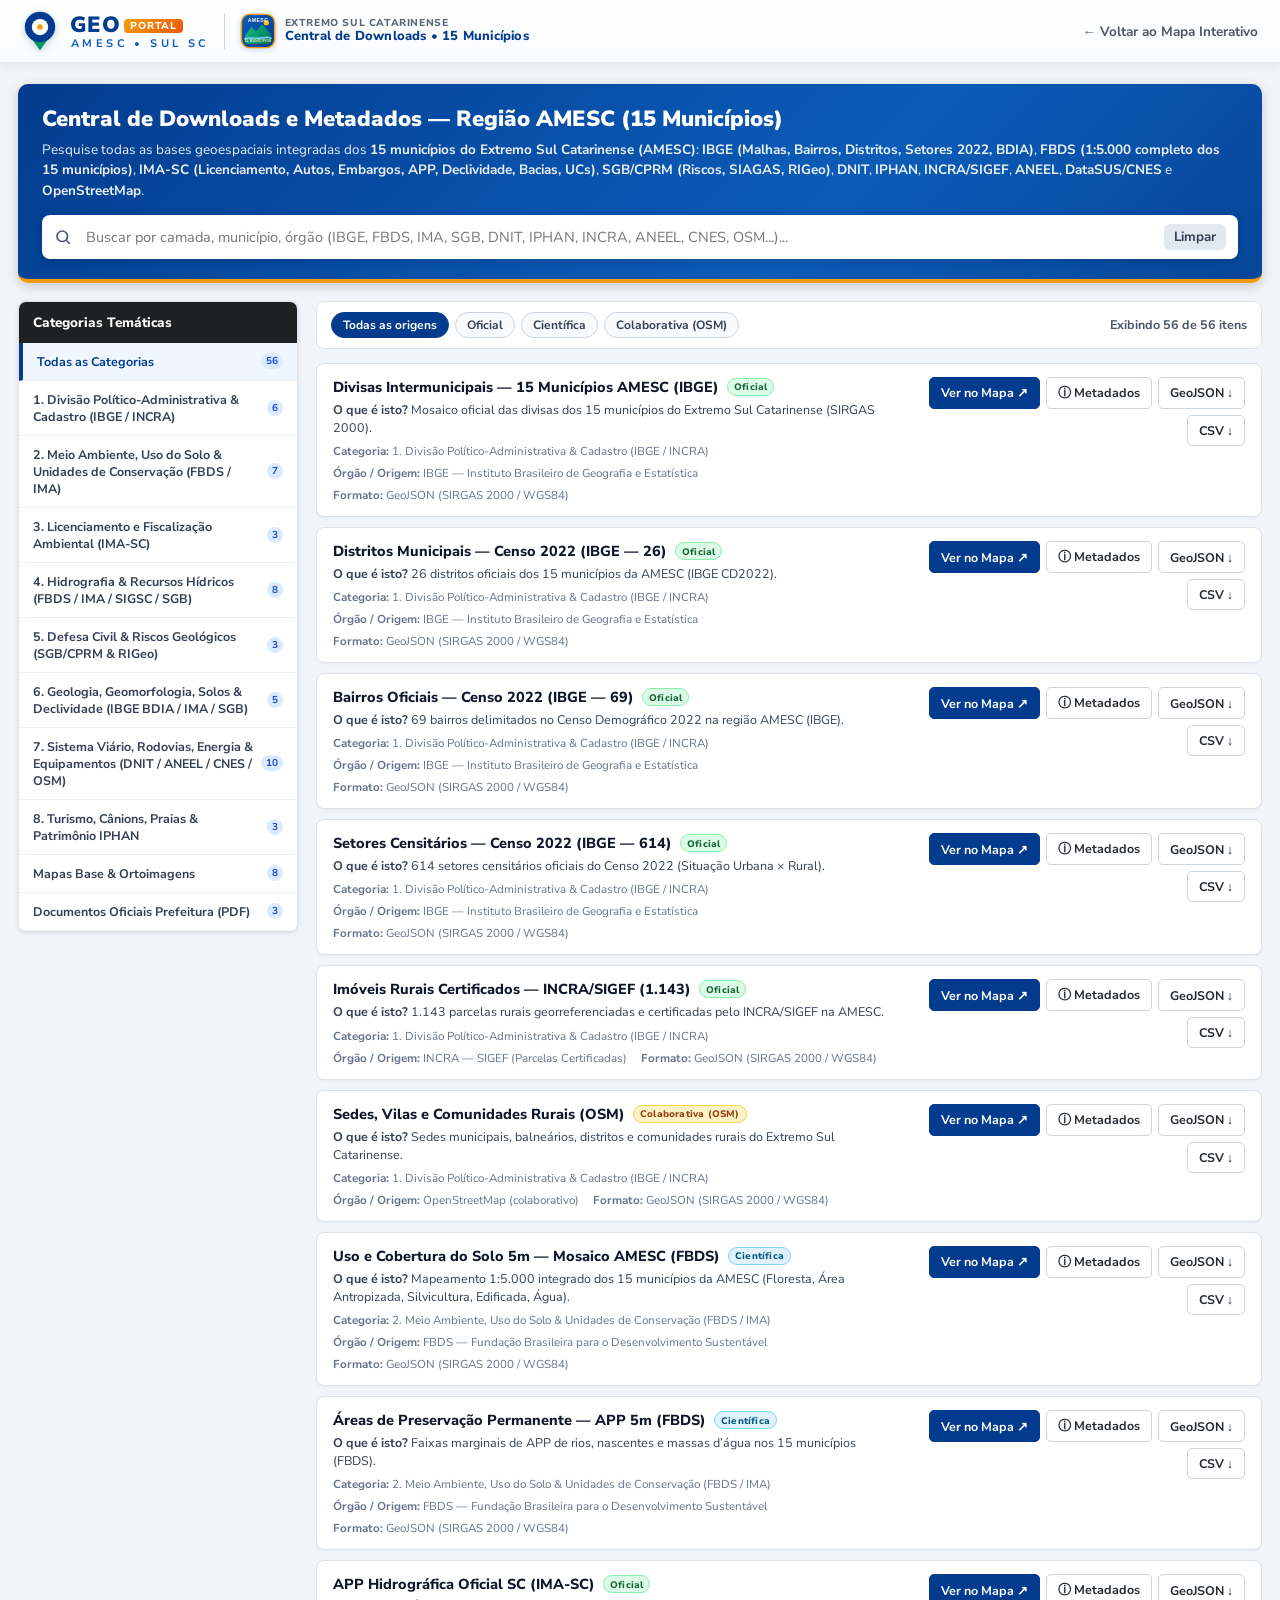
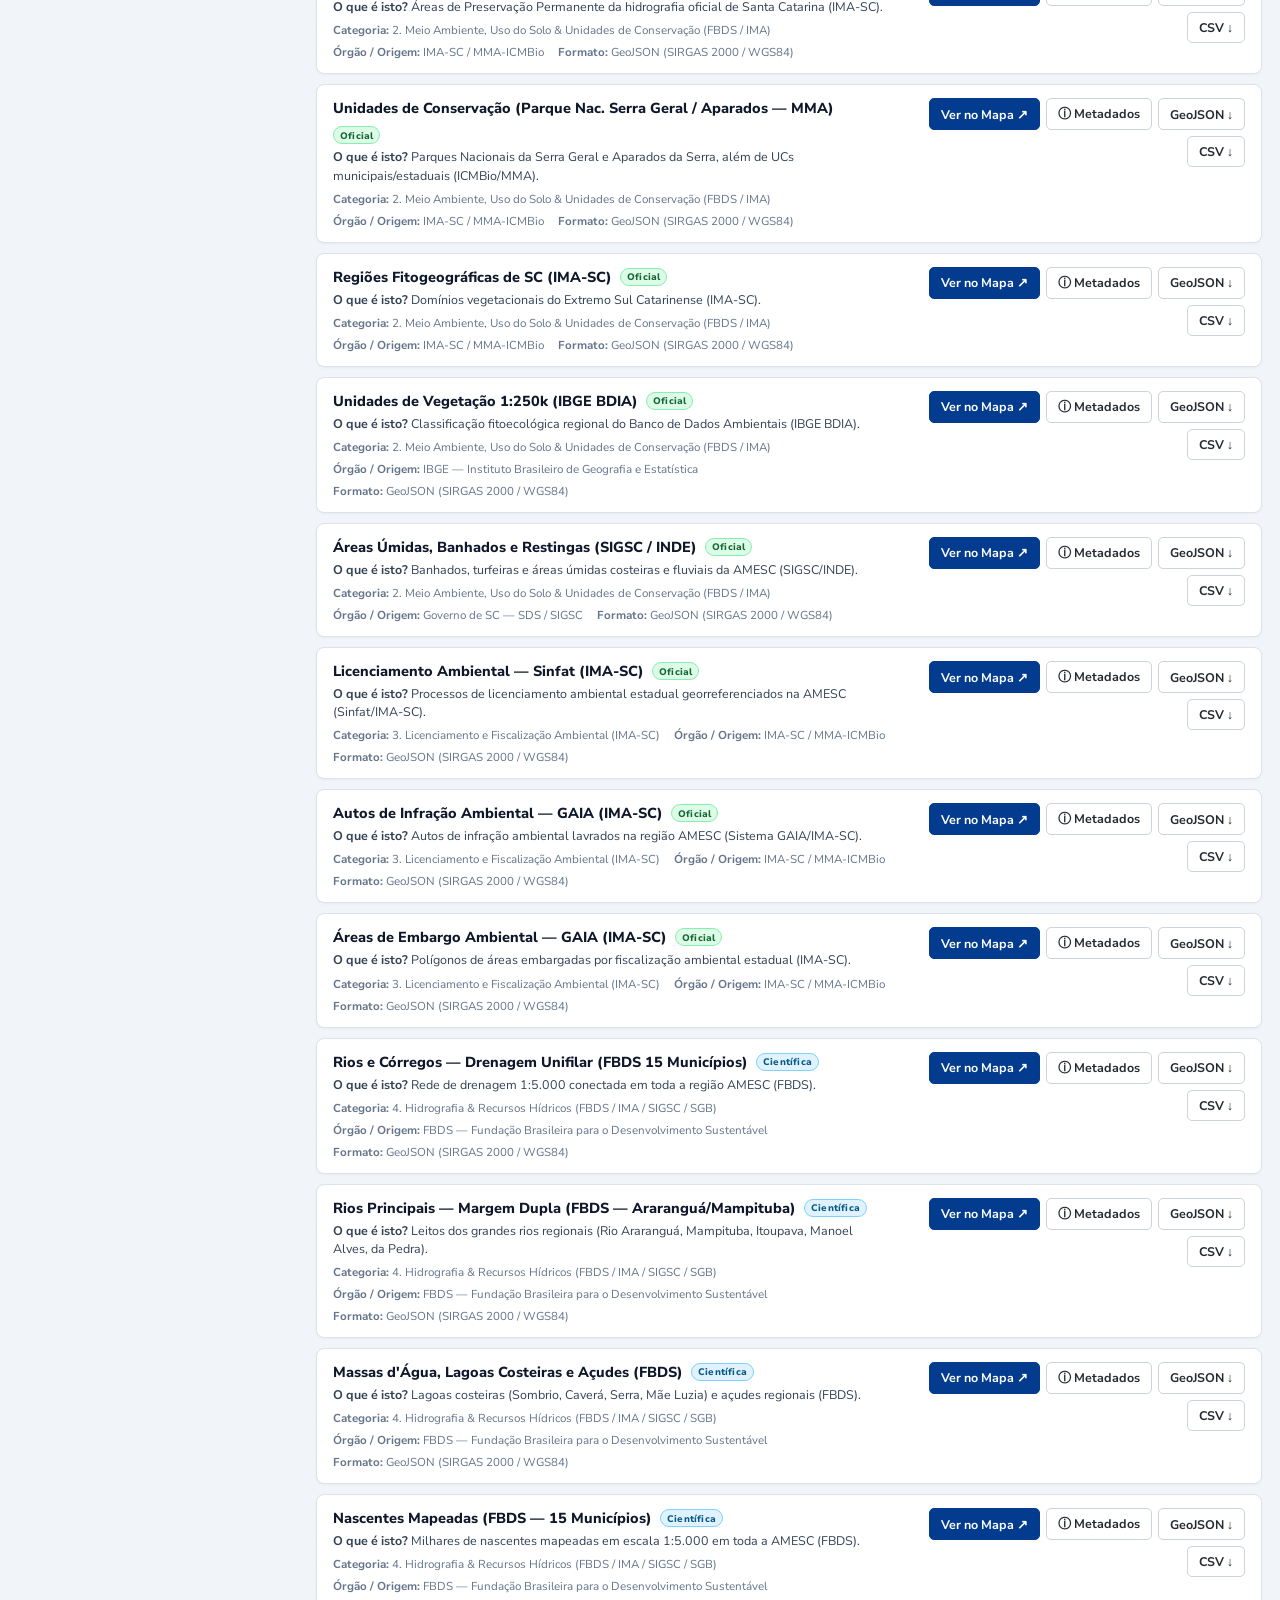
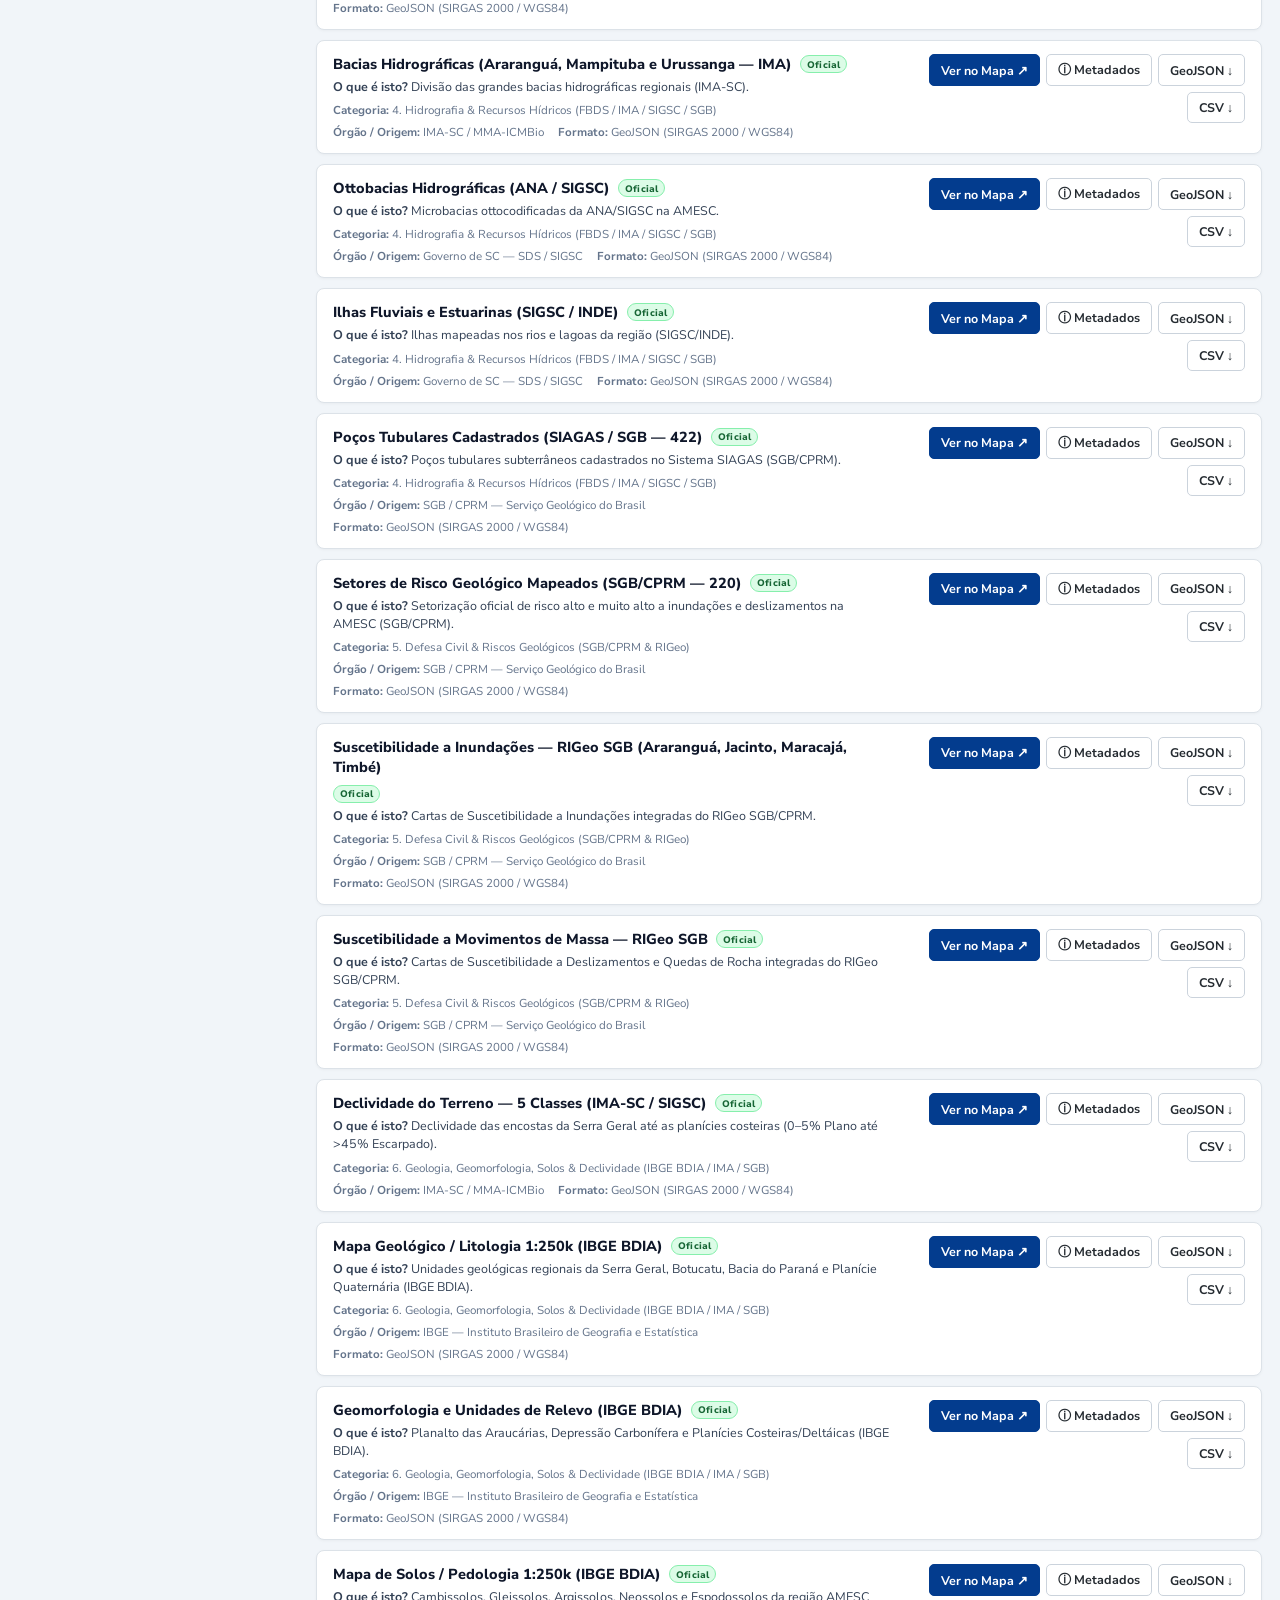
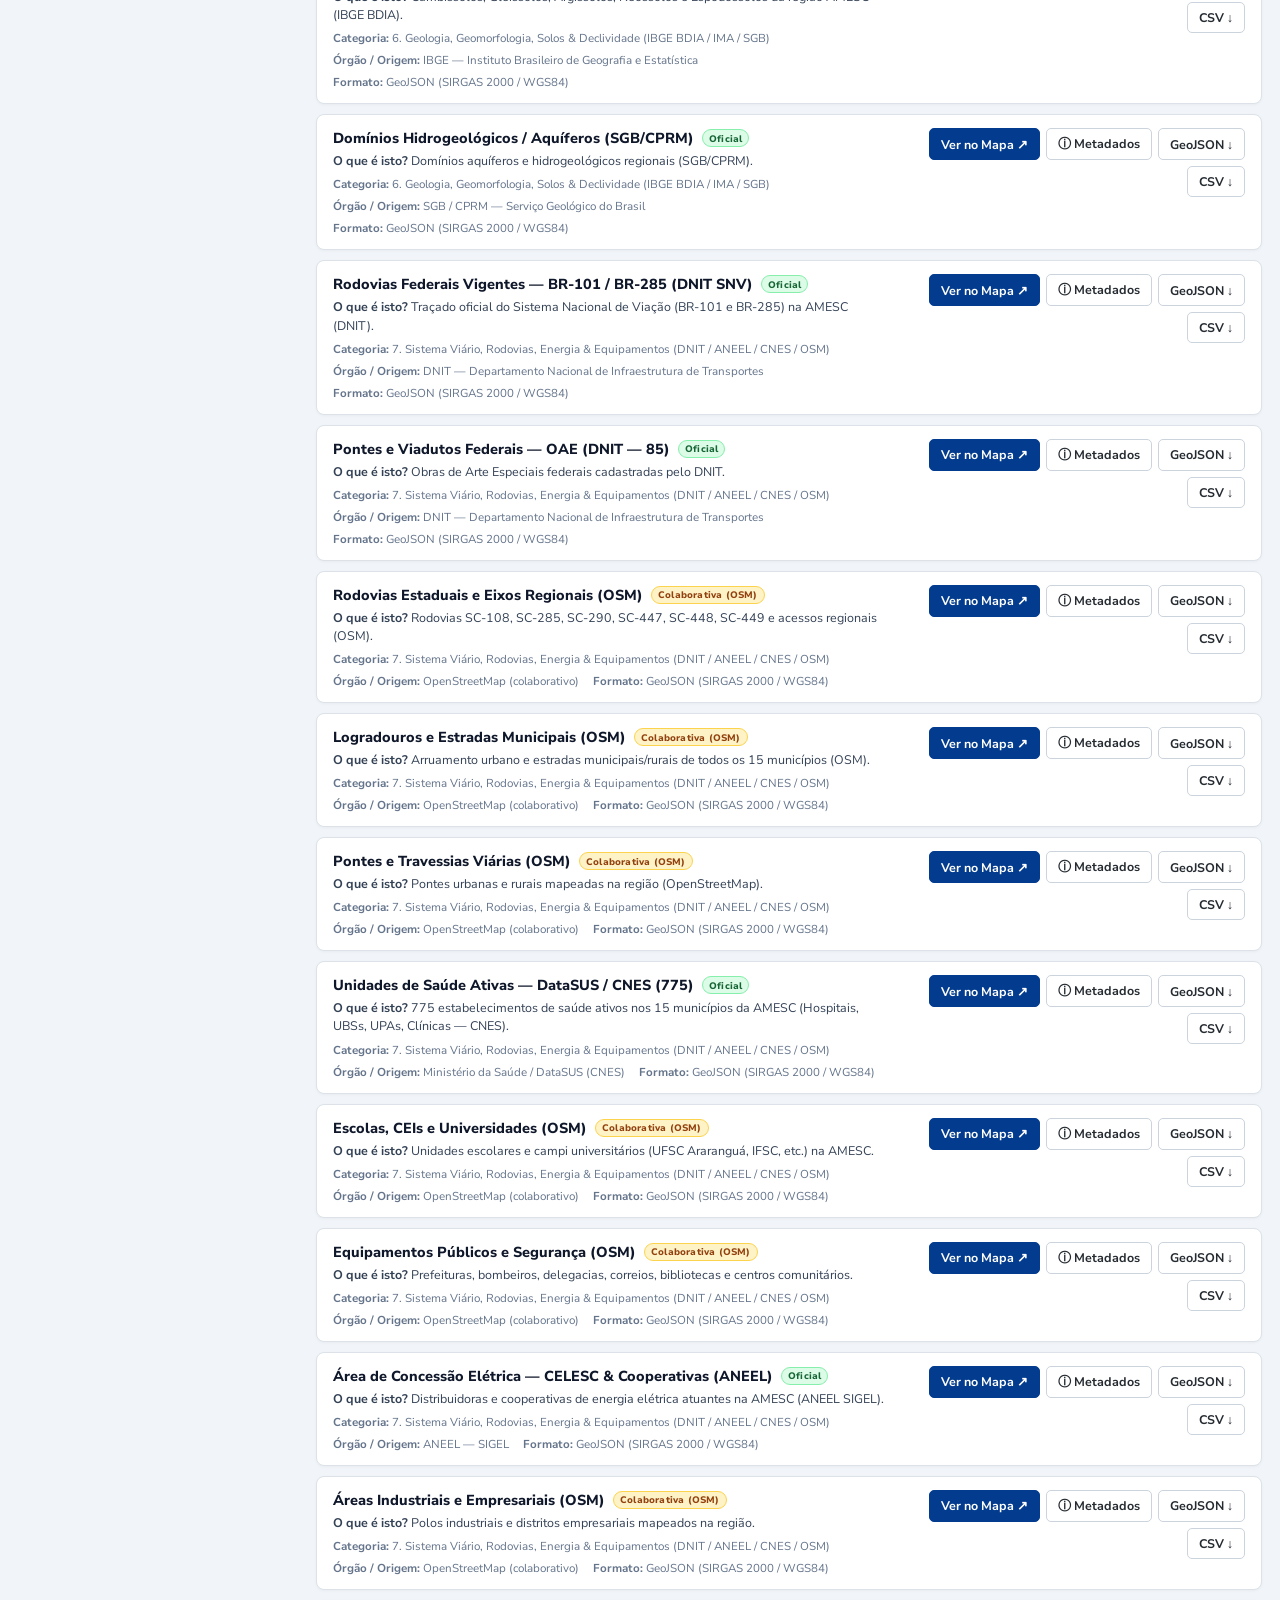
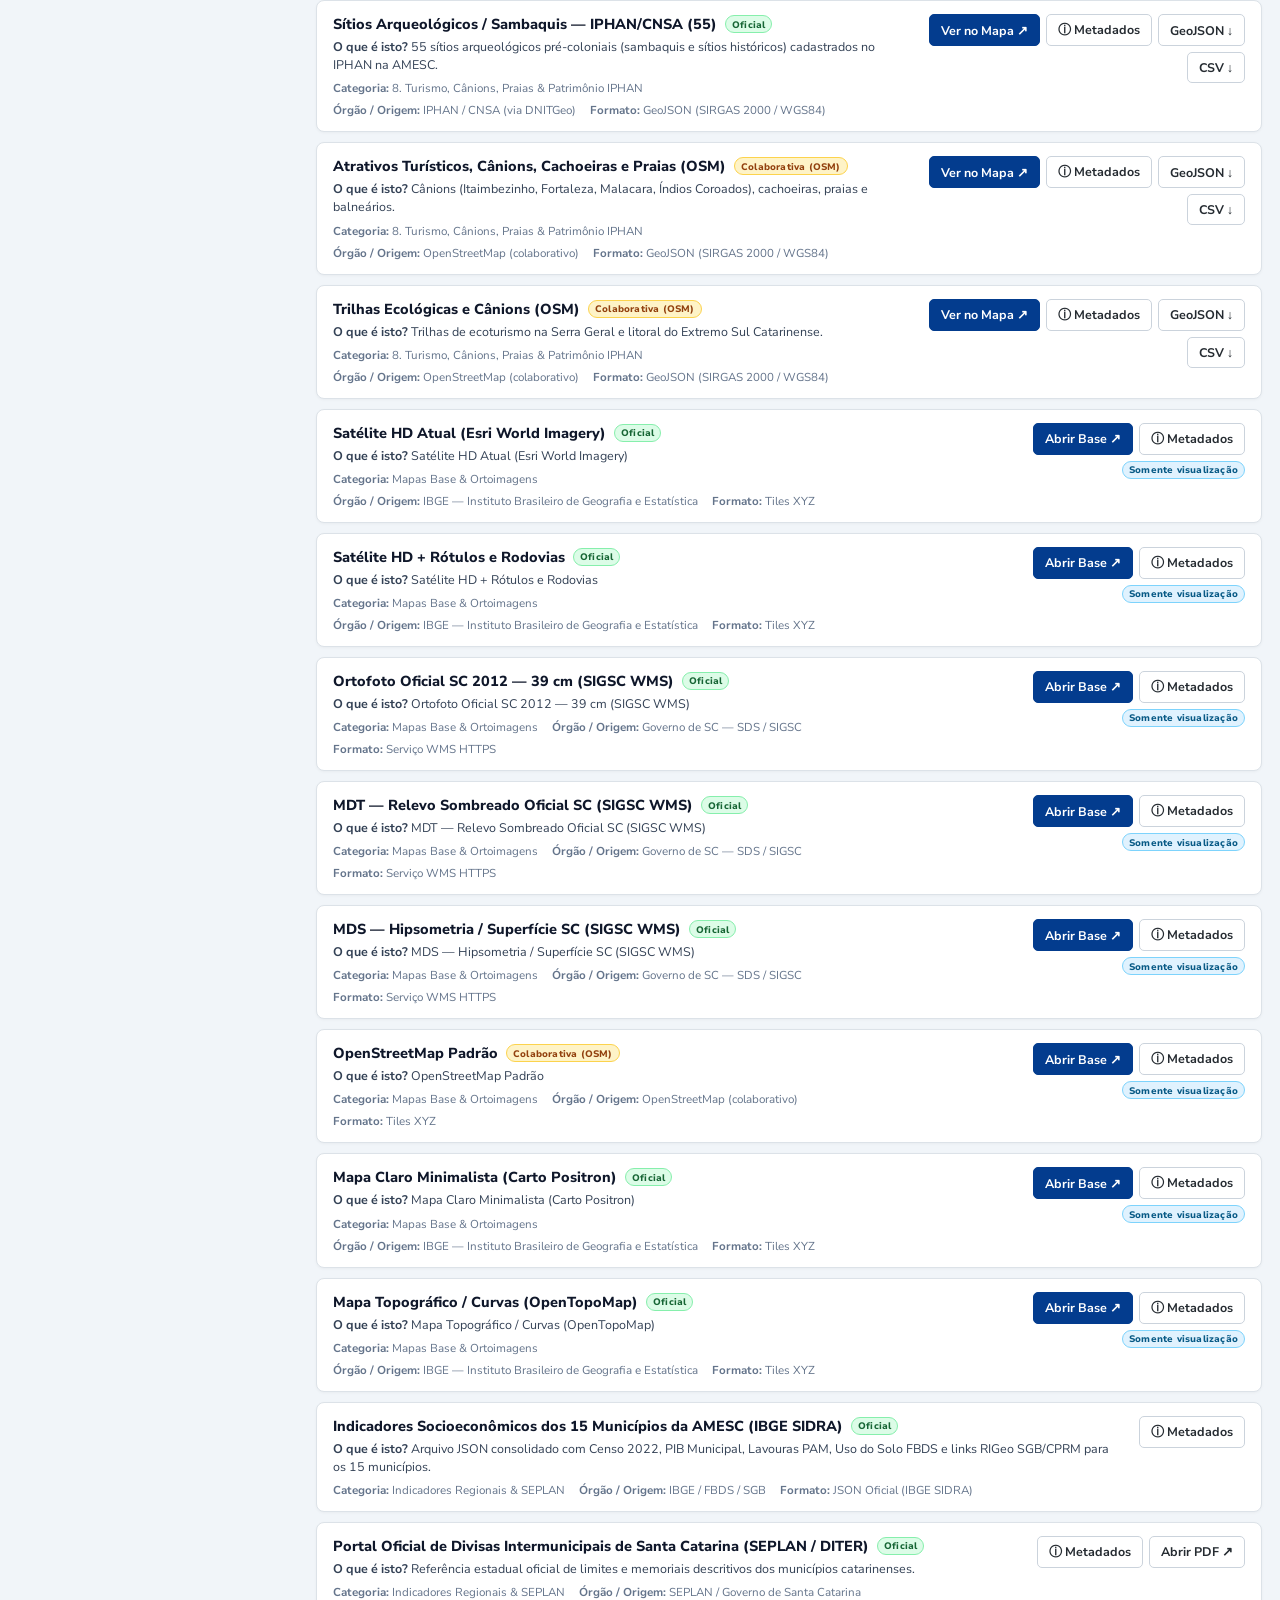
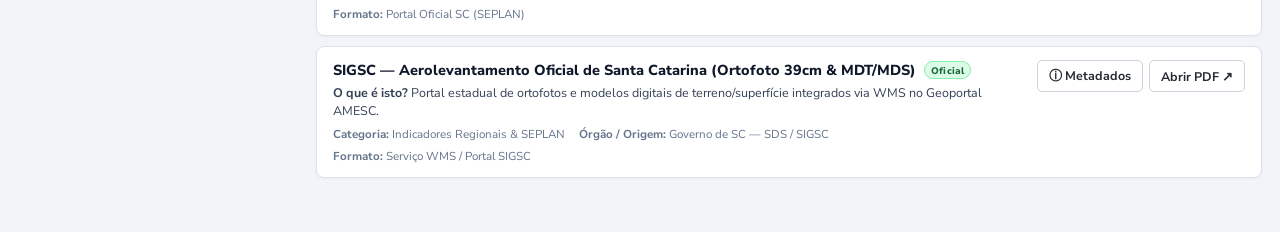
==== downloads.html @ 6fd4a462 "feat: Geoportal Regional da AMESC (15 municipios, mosaico integrado + seletor individual, IBGE, FBDS" ====
<!DOCTYPE html>
<html lang="pt-BR">
<head>
  <meta charset="UTF-8" />
  <meta name="viewport" content="width=device-width, initial-scale=1.0" />
  <title>Central de Downloads &amp; Catálogo — Geoportal AMESC (15 Municípios)</title>
  <link rel="icon" type="image/svg+xml" href="data:image/svg+xml,%3Csvg xmlns='http://www.w3.org/2000/svg' viewBox='0 0 46 50'%3E%3Cpath d='M12.5 32.5L23 47.5L33.5 32.5H12.5Z' fill='%23059669'/%3E%3Ccircle cx='23' cy='20.5' r='17.5' fill='%23033c8e'/%3E%3Ccircle cx='23' cy='20.5' r='9.4' fill='%23ffffff'/%3E%3Ccircle cx='23' cy='20.5' r='3.2' fill='%23f59e0b'/%3E%3C/svg%3E" />
  <link rel="preconnect" href="https://fonts.googleapis.com" />
  <link rel="preconnect" href="https://fonts.gstatic.com" crossorigin />
  <link href="https://fonts.googleapis.com/css2?family=Nunito+Sans:wght@400;600;700;800;900&display=swap" rel="stylesheet" />
  <link rel="stylesheet" href="css/geoportal.css" />
  <script>
    (() => {
      function getAvailableMapOpener() {
        try {
          if (window.opener && !window.opener.closed && window.opener.GeoPortalMapNav) return window.opener;
        } catch {}
        return null;
      }
      function handleReturnToMapClick(e, { layerId = '', basemapId = '' } = {}) {
        if (e.defaultPrevented || e.button !== 0 || e.metaKey || e.ctrlKey || e.shiftKey || e.altKey) return;
        const opener = getAvailableMapOpener();
        if (!opener) return;
        e.preventDefault();
        try {
          if (layerId) opener.GeoPortalMapNav.activateLayer(layerId);
          else if (basemapId) opener.GeoPortalMapNav.activateBasemap(basemapId);
          else opener.GeoPortalMapNav.focusMap();
        } catch {
          const targetEl = e.target instanceof Element ? e.target : e.target?.parentElement;
          const link = targetEl?.closest?.('a[href]');
          if (link) window.location.href = link.href;
          return;
        }
        try { opener.focus(); } catch {}
        try { window.close(); } catch {}
      }
      window.__geoHandleReturnToMapClick = handleReturnToMapClick;
      document.addEventListener('click', (e) => {
        const targetEl = e.target instanceof Element ? e.target : e.target?.parentElement;
        if (targetEl?.closest?.('[data-return-to-map]')) handleReturnToMapClick(e);
      });
    })();
  </script>
  <style>
    html, body { overflow: auto !important; height: auto !important; background: #f1f5f9; }
    .dl-shell { max-width: 1320px; margin: 0 auto; padding: 20px 18px 44px; }
    .dl-hero {
      background: linear-gradient(135deg, #033c8e 0%, #0b5cb8 65%, #074598 100%);
      color: #ffffff; border-radius: 10px; padding: 20px 24px;
      border-bottom: 4px solid #f59e0b; margin-bottom: 18px; box-shadow: var(--shadow-md);
    }
    .dl-hero h1 { margin: 0 0 6px; font-size: 22px; font-weight: 900; }
    .dl-hero p { margin: 0 0 14px; font-size: 13.5px; color: rgba(255,255,255,0.92); line-height: 1.5; }
    .dl-search-box {
      display: flex; align-items: center; gap: 10px; background: #ffffff;
      border-radius: 8px; padding: 6px 12px; box-shadow: 0 2px 10px rgba(0,0,0,0.16);
    }
    .dl-search-box input { flex: 1; border: none; outline: none; font-size: 14.5px; padding: 6px 4px; color: #0f172a; }
    .dl-search-clear { border: none; background: #e2e8f0; color: #334155; border-radius: 6px; padding: 4px 10px; font-weight: 700; cursor: pointer; }
    .dl-layout { display: grid; grid-template-columns: 280px 1fr; gap: 18px; align-items: start; }
    .dl-sidebar { background: #ffffff; border: 1px solid #dfe3e8; border-radius: 8px; overflow: hidden; position: sticky; top: 16px; box-shadow: var(--shadow-sm); }
    .dl-side-head { background: #1e2022; color: #ffffff; padding: 11px 14px; font-weight: 800; font-size: 13.5px; }
    .dl-cat-btn {
      width: 100%; border: none; border-bottom: 1px solid #eef1f4; background: #ffffff;
      padding: 10px 14px; text-align: left; display: flex; align-items: center;
      justify-content: space-between; gap: 8px; cursor: pointer; font-size: 12.5px;
      font-weight: 700; color: #334155; transition: background 0.14s;
    }
    .dl-cat-btn:hover { background: #f1f5f9; color: var(--brand-navy); }
    .dl-cat-btn.active { background: #eff6ff; color: var(--brand-navy); border-left: 4px solid var(--brand-navy); }
    .dl-main { min-width: 0; }
    .dl-filter-bar {
      display: flex; align-items: center; justify-content: space-between; flex-wrap: wrap;
      gap: 10px; background: #ffffff; border: 1px solid #dfe3e8; border-radius: 8px;
      padding: 10px 14px; margin-bottom: 14px;
    }
    .dl-chips { display: flex; flex-wrap: wrap; gap: 6px; }
    .dl-chip { border: 1px solid #cbd5e1; background: #f8fafc; color: #334155; border-radius: 16px; padding: 4px 11px; font-size: 12px; font-weight: 700; cursor: pointer; }
    .dl-chip.active { background: var(--brand-navy); color: #ffffff; border-color: var(--brand-navy); }
    .dl-card {
      background: #ffffff; border: 1px solid #dce2e8; border-radius: 8px; padding: 13px 16px;
      margin-bottom: 10px; display: flex; align-items: flex-start; justify-content: space-between;
      gap: 16px; box-shadow: 0 1px 3px rgba(0,0,0,0.04);
    }
    .dl-card:hover { border-color: var(--brand-blue); box-shadow: var(--shadow-sm); }
    .dl-card-info { flex: 1; min-width: 0; }
    .dl-card-title { font-size: 14.5px; font-weight: 800; color: #0f172a; margin-bottom: 4px; display: flex; align-items: center; gap: 8px; flex-wrap: wrap; }
    .dl-card-what { font-size: 12.5px; color: #334155; line-height: 1.45; margin-bottom: 6px; }
    .dl-card-meta { font-size: 11.5px; color: #64748b; display: flex; flex-wrap: wrap; gap: 6px 14px; }
    .dl-card-actions { display: flex; flex-wrap: wrap; gap: 6px; justify-content: flex-end; flex-shrink: 0; max-width: 340px; }
    @media (max-width: 900px) {
      .dl-layout { grid-template-columns: 1fr; }
      .dl-sidebar { position: static; }
      .dl-card { flex-direction: column; }
      .dl-card-actions { max-width: none; justify-content: flex-start; }
    }
  </style>
</head>
<body>
  <header class="gp-header">
    <div class="gp-brand-group">
      <a href="index.html" class="gp-logo-link" data-return-to-map="1" title="Voltar ao Mapa Interativo do Geoportal Regional AMESC">
        <svg class="gp-geo-pin-svg" viewBox="0 0 46 50" fill="none" xmlns="http://www.w3.org/2000/svg" aria-hidden="true">
          <path d="M12.5 32.5L23 47.5L33.5 32.5H12.5Z" fill="#059669"/>
          <circle cx="23" cy="20.5" r="17.5" fill="#033c8e"/>
          <circle cx="23" cy="20.5" r="9.4" fill="#ffffff"/>
          <circle cx="23" cy="20.5" r="3.2" fill="#f59e0b"/>
        </svg>
        <div class="gp-geo-wordmark">
          <div class="gp-geo-top"><span>GEO</span><span class="gp-geo-portal-tag">PORTAL</span></div>
          <span class="gp-geo-bottom">AMESC • SUL SC</span>
        </div>
      </a>
      <div class="gp-brand-divider" aria-hidden="true"></div>
      <div class="gp-municipal-lockup">
        <img src="assets/logo-amesc.svg" alt="Logo AMESC" class="gp-municipal-logo" width="38" height="38" />
        <div class="gp-municipal-text">
          <span class="gp-municipal-pref">EXTREMO SUL CATARINENSE</span>
          <span class="gp-municipal-city">Central de Downloads • 15 Municípios</span>
        </div>
      </div>
    </div>
    <nav class="gp-nav">
      <a class="gp-nav-btn" href="index.html" data-return-to-map="1" style="text-decoration:none">← Voltar ao Mapa Interativo</a>
    </nav>
  </header>

  <main class="dl-shell">
    <section class="dl-hero">
      <h1>Central de Downloads e Metadados — Região AMESC (15 Municípios)</h1>
      <p>
        Pesquise todas as bases geoespaciais integradas dos <b>15 municípios do Extremo Sul Catarinense (AMESC)</b>:
        <b>IBGE (Malhas, Bairros, Distritos, Setores 2022, BDIA)</b>, <b>FBDS (1:5.000 completo dos 15 municípios)</b>,
        <b>IMA-SC (Licenciamento, Autos, Embargos, APP, Declividade, Bacias, UCs)</b>, <b>SGB/CPRM (Riscos, SIAGAS, RIGeo)</b>,
        <b>DNIT</b>, <b>IPHAN</b>, <b>INCRA/SIGEF</b>, <b>ANEEL</b>, <b>DataSUS/CNES</b> e <b>OpenStreetMap</b>.
      </p>
      <div class="dl-search-box">
        <svg width="18" height="18" viewBox="0 0 24 24" fill="none" stroke="#475569" stroke-width="2.2"><circle cx="11" cy="11" r="7"/><path d="M21 21l-4.35-4.35"/></svg>
        <input type="text" id="dlSearchInput" placeholder="Buscar por camada, município, órgão (IBGE, FBDS, IMA, SGB, DNIT, IPHAN, INCRA, ANEEL, CNES, OSM...)..." autocomplete="off" />
        <button class="dl-search-clear" id="dlSearchClear">Limpar</button>
      </div>
    </section>

    <div class="dl-layout">
      <aside class="dl-sidebar" id="dlSidebar">
        <div class="dl-side-head">Categorias Temáticas</div>
        <div id="dlCategoryList"></div>
      </aside>

      <section class="dl-main">
        <div class="dl-filter-bar">
          <div class="dl-chips" id="dlSourceFilters">
            <button class="dl-chip active" data-src="ALL">Todas as origens</button>
            <button class="dl-chip" data-src="Oficial">Oficial</button>
            <button class="dl-chip" data-src="Científica">Científica</button>
            <button class="dl-chip" data-src="Colaborativa">Colaborativa (OSM)</button>
          </div>
          <div id="dlResultSummary" style="font-size:12.5px;font-weight:700;color:#475569">Carregando...</div>
        </div>
        <div id="dlResults"></div>
      </section>
    </div>
  </main>

  <div class="gp-modal-backdrop" id="dlModalBackdrop" role="dialog" aria-modal="true" style="inset:0">
    <div class="gp-modal">
      <div class="gp-modal-head">
        <h2 id="dlModalTitle">Metadados da Camada</h2>
        <button class="gp-drawer-icon-btn" id="dlModalClose" title="Fechar">×</button>
      </div>
      <div class="gp-modal-body" id="dlModalBody"></div>
    </div>
  </div>

  <script src="js/limite-amesc.js"></script>
  <script src="js/indicadores-amesc.js"></script>
  <script src="js/amesc-bundle.js"></script>
  <script src="js/catalog.js"></script>
  <script src="js/metadata.js"></script>
  <script src="js/downloads-page.js"></script>
</body>
</html>
---- css/geoportal.css ----
/* ==========================================================================
   Geoportal Araquari — Folha de Estilos (Padrão Geoportal Floripa + Identidade Araquari)
   ========================================================================== */
:root {
  --header-h: 64px;
  --drawer-w: 350px;
  --brand-navy: #033c8e;
  --brand-blue: #0b5cb8;
  --brand-cyan: #0891b2;
  --brand-amber: #f59e0b;
  --brand-amber-dark: #d97706;
  --charcoal: #1e2022;
  --statusbar-bg: rgba(38, 43, 49, 0.94);
  --surface: #ffffff;
  --surface-alt: #f4f6f8;
  --border: #dfe3e8;
  --text-main: #242b33;
  --text-muted: #646c75;
  --shadow-sm: 0 1px 4px rgba(0, 0, 0, 0.12);
  --shadow-md: 0 3px 12px rgba(0, 0, 0, 0.18);
  --shadow-lg: 0 10px 30px rgba(0, 0, 0, 0.22);
  --font-sans: 'Nunito Sans', -apple-system, BlinkMacSystemFont, 'Segoe UI', Roboto, Arial, sans-serif;
  --font-mono: 'Consolas', 'SFMono-Regular', Menlo, Monaco, monospace;
}

*,
*::before,
*::after {
  box-sizing: border-box;
}

html,
body {
  margin: 0;
  padding: 0;
  width: 100%;
  height: 100%;
  overflow: hidden;
  font-family: var(--font-sans);
  font-size: 13.5px;
  color: var(--text-main);
  background: #ffffff;
  -webkit-font-smoothing: antialiased;
}

button,
input,
select {
  font-family: inherit;
}

/* =========================== CABEÇALHO SUPERIOR =========================== */
.gp-header {
  height: var(--header-h);
  background: linear-gradient(180deg, #ffffff 0%, #fafbfd 100%);
  border-bottom: 2px solid #e6ebf0;
  box-shadow: 0 2px 8px rgba(13, 75, 117, 0.07);
  display: flex;
  align-items: center;
  justify-content: space-between;
  padding: 0 20px;
  position: relative;
  z-index: 1500;
  user-select: none;
}

.gp-brand-group {
  display: flex;
  align-items: center;
  gap: 14px;
  min-width: 0;
}

.gp-logo-link {
  display: flex;
  align-items: center;
  gap: 10px;
  text-decoration: none;
  color: inherit;
}

/* Logo Principal GEO PORTAL ARAQUARI */
.gp-geo-pin-svg {
  width: 40px;
  height: 44px;
  flex-shrink: 0;
  filter: drop-shadow(0 2px 4px rgba(13, 75, 117, 0.22));
}

.gp-geo-wordmark {
  display: flex;
  flex-direction: column;
  line-height: 1;
}

.gp-geo-top {
  font-size: 22px;
  font-weight: 900;
  letter-spacing: 0.8px;
  color: var(--brand-navy);
  display: flex;
  align-items: baseline;
  gap: 4px;
}

.gp-geo-portal-tag {
  font-size: 10px;
  font-weight: 800;
  letter-spacing: 0.7px;
  text-transform: uppercase;
  background: linear-gradient(135deg, #f59e0b 0%, #ea580c 100%);
  color: #ffffff;
  padding: 2px 6px;
  border-radius: 4px;
  transform: translateY(-3px);
}

.gp-geo-bottom {
  font-size: 11px;
  font-weight: 700;
  letter-spacing: 3.4px;
  color: var(--brand-blue);
  text-transform: uppercase;
  margin-top: 2px;
  padding-left: 1px;
}

.gp-brand-divider {
  width: 1px;
  height: 36px;
  background: #d0d7e0;
}

.gp-municipal-lockup {
  display: flex;
  align-items: center;
  gap: 8px;
}

.gp-municipal-logo {
  width: 38px;
  height: 38px;
  object-fit: contain;
  flex-shrink: 0;
  display: block;
  filter: drop-shadow(0 1px 3px rgba(3, 60, 142, 0.22));
}

.gp-municipal-text {
  display: flex;
  flex-direction: column;
  line-height: 1.15;
}

.gp-municipal-pref {
  font-size: 10px;
  font-weight: 800;
  letter-spacing: 0.6px;
  color: #5b6774;
  text-transform: uppercase;
}

.gp-municipal-city {
  font-size: 13px;
  font-weight: 800;
  color: var(--brand-navy);
  letter-spacing: 0.2px;
}

/* Navegação Direita (padrão Floripa com destaque âmbar/ciano) */
.gp-nav {
  display: flex;
  align-items: center;
  gap: 22px;
}

.gp-nav-btn {
  background: none;
  border: none;
  padding: 6px 2px;
  font-size: 13.5px;
  font-weight: 700;
  color: #4f5760;
  cursor: pointer;
  position: relative;
  transition: color 0.16s ease;
  white-space: nowrap;
}

.gp-nav-btn:hover {
  color: var(--brand-navy);
}

.gp-nav-btn.active {
  color: var(--brand-amber-dark);
  font-weight: 800;
}

.gp-nav-btn.highlight-doc {
  color: var(--brand-navy);
  border-bottom: 2px solid var(--brand-cyan);
  padding-bottom: 4px;
}

.gp-nav-btn.highlight-doc:hover,
.gp-nav-btn.highlight-doc.active {
  color: var(--brand-blue);
  border-bottom-color: var(--brand-amber);
}

.gp-mobile-menu-btn {
  display: none;
  background: none;
  border: 1px solid #d5dbe2;
  border-radius: 5px;
  padding: 6px 8px;
  cursor: pointer;
  color: var(--text-main);
}

/* =========================== ÁREA DO MAPA =========================== */
.gp-workspace {
  position: relative;
  width: 100%;
  height: calc(100vh - var(--header-h));
  overflow: hidden;
  background: #ffffff;
}

#map {
  width: 100%;
  height: 100%;
  background-color: #1b2631;
  z-index: 1;
}

#map.map-light-bg {
  background-color: #eef2f6;
}

.leaflet-tile-container img {
  outline: 1px solid transparent;
}

#map.cursor-crosshair { cursor: crosshair !important; }
#map.cursor-identify { cursor: help !important; }
#map.cursor-zoombox { cursor: zoom-in !important; }

.leaflet-control-zoom {
  display: none !important;
}

.leaflet-control-attribution {
  background: rgba(255, 255, 255, 0.8) !important;
  font-size: 10px !important;
  color: #555 !important;
  padding: 1px 6px !important;
  margin-right: 4px !important;
}

/* ==================== BUSCA FLUTUANTE TOPO ESQUERDO ==================== */
.gp-search-wrap {
  position: absolute;
  top: 12px;
  left: 12px;
  z-index: 1050;
  display: flex;
  flex-direction: column;
  align-items: flex-start;
}

.gp-search-bar {
  display: flex;
  align-items: center;
  background: #ffffff;
  border: 1px solid rgba(0, 0, 0, 0.14);
  border-radius: 6px;
  box-shadow: var(--shadow-md);
  height: 38px;
  width: 38px;
  overflow: hidden;
  transition: width 0.22s ease;
}

.gp-search-bar.expanded {
  width: 345px;
}

.gp-search-toggle {
  width: 38px;
  height: 36px;
  border: none;
  background: transparent;
  display: flex;
  align-items: center;
  justify-content: center;
  cursor: pointer;
  color: #2b3036;
  flex-shrink: 0;
}

.gp-search-toggle:hover {
  background: #f0f3f6;
}

.gp-search-input {
  flex: 1;
  border: none;
  outline: none;
  font-size: 13px;
  color: var(--text-main);
  padding: 0 6px;
  min-width: 0;
  display: none;
}

.gp-search-bar.expanded .gp-search-input {
  display: block;
}

.gp-search-clear {
  border: none;
  background: none;
  color: #7c858f;
  cursor: pointer;
  padding: 0 10px;
  font-size: 16px;
  display: none;
}

.gp-search-bar.expanded.has-text .gp-search-clear {
  display: block;
}

.gp-search-results {
  margin-top: 6px;
  width: 345px;
  max-height: 340px;
  overflow-y: auto;
  background: #ffffff;
  border-radius: 6px;
  box-shadow: var(--shadow-lg);
  border: 1px solid #dfe3e8;
  display: none;
}

.gp-search-results.open {
  display: block;
}

.gp-search-item {
  padding: 9px 12px;
  border-bottom: 1px solid #eef0f3;
  cursor: pointer;
  display: flex;
  align-items: flex-start;
  gap: 9px;
}

.gp-search-item:last-child {
  border-bottom: none;
}

.gp-search-item:hover {
  background: #f0f7fc;
}

.gp-search-badge {
  font-size: 10px;
  font-weight: 700;
  text-transform: uppercase;
  padding: 2px 6px;
  border-radius: 4px;
  background: #e6f2fa;
  color: var(--brand-navy);
  flex-shrink: 0;
  margin-top: 2px;
}

.gp-search-item-title {
  font-weight: 700;
  font-size: 13px;
  color: #1f252b;
}

.gp-search-item-sub {
  font-size: 11.5px;
  color: #6b7280;
  margin-top: 1px;
}

.gp-search-empty {
  padding: 12px;
  font-size: 12.5px;
  color: #6b7280;
  text-align: center;
}

/* ================= BARRA VERTICAL ESQUERDA (NAVEGAÇÃO) ================= */
.gp-left-toolbar {
  position: absolute;
  bottom: 22px;
  left: 12px;
  z-index: 1040;
  background: #ffffff;
  border-radius: 8px;
  box-shadow: var(--shadow-md);
  border: 1px solid rgba(0, 0, 0, 0.12);
  display: flex;
  flex-direction: column;
  padding: 4px 0;
  width: 38px;
}

/* ================= BARRA VERTICAL DIREITA (FERRAMENTAS) ================ */
.gp-right-toolbar {
  position: absolute;
  top: 12px;
  right: calc(var(--drawer-w) + 12px);
  z-index: 1045;
  background: #ffffff;
  border-radius: 8px;
  box-shadow: var(--shadow-md);
  border: 1px solid rgba(0, 0, 0, 0.12);
  display: flex;
  flex-direction: column;
  padding: 4px 0;
  width: 38px;
  transition: right 0.24s ease;
}

.gp-workspace.drawer-closed .gp-right-toolbar {
  right: 12px;
}

.gp-tool-btn {
  width: 36px;
  height: 34px;
  border: none;
  background: transparent;
  color: #2c3238;
  display: flex;
  align-items: center;
  justify-content: center;
  cursor: pointer;
  position: relative;
  transition: background 0.15s ease, color 0.15s ease;
}

.gp-tool-btn:hover {
  background: #eef3f7;
  color: var(--brand-navy);
}

.gp-tool-btn.active {
  background: #e2f1fb;
  color: var(--brand-navy);
}

.gp-tool-btn.active::before {
  content: '';
  position: absolute;
  left: 0;
  top: 6px;
  bottom: 6px;
  width: 3px;
  border-radius: 0 3px 3px 0;
  background: var(--brand-navy);
}

.gp-tool-btn:disabled {
  opacity: 0.35;
  cursor: not-allowed;
}

/* ==================== PAINEL CONTROLE DE CAMADAS ==================== */
.gp-drawer {
  position: absolute;
  top: 0;
  right: 0;
  width: var(--drawer-w);
  height: 100%;
  background: #f4f5f7;
  border-left: 1px solid #d5d9df;
  box-shadow: -3px 0 14px rgba(0, 0, 0, 0.14);
  z-index: 1060;
  display: flex;
  flex-direction: column;
  transition: transform 0.24s ease;
}

.gp-workspace.drawer-closed .gp-drawer {
  transform: translateX(100%);
}

.gp-drawer-header {
  height: 44px;
  background: var(--charcoal);
  color: #ffffff;
  display: flex;
  align-items: center;
  justify-content: space-between;
  padding: 0 12px 0 14px;
  flex-shrink: 0;
}

.gp-drawer-title {
  font-size: 14px;
  font-weight: 700;
  letter-spacing: 0.15px;
}

.gp-drawer-header-actions {
  display: flex;
  align-items: center;
  gap: 6px;
}

.gp-drawer-icon-btn {
  width: 26px;
  height: 26px;
  border: none;
  background: transparent;
  color: #e4e7eb;
  border-radius: 4px;
  cursor: pointer;
  display: flex;
  align-items: center;
  justify-content: center;
  font-size: 16px;
  line-height: 1;
}

.gp-drawer-icon-btn:hover {
  background: rgba(255, 255, 255, 0.15);
  color: #ffffff;
}

.gp-drawer-search-box {
  background: #ffffff;
  border-bottom: 1px solid #dfe3e8;
  padding: 8px 12px;
  flex-shrink: 0;
}

.gp-drawer-search-input {
  width: 100%;
  border: 1px solid #d9dee4;
  border-radius: 4px;
  padding: 7px 10px;
  font-size: 13px;
  color: var(--text-main);
  outline: none;
  transition: border-color 0.15s;
}

.gp-drawer-search-input:focus {
  border-color: var(--brand-cyan);
}

.gp-drawer-subbar {
  display: flex;
  align-items: center;
  justify-content: space-between;
  padding: 6px 10px;
  background: #eceff2;
  border-bottom: 1px solid #dcdfe4;
  font-size: 11.5px;
  flex-shrink: 0;
}

.gp-drawer-tabs {
  display: flex;
  gap: 3px;
}

.gp-tab-pill {
  border: 1px solid transparent;
  background: transparent;
  color: #505862;
  padding: 3px 8px;
  border-radius: 4px;
  font-size: 11.5px;
  font-weight: 700;
  cursor: pointer;
}

.gp-tab-pill.active {
  background: #ffffff;
  color: var(--brand-navy);
  border-color: #d0d7de;
  box-shadow: 0 1px 2px rgba(0, 0, 0, 0.05);
}

.gp-clear-layers-btn {
  border: none;
  background: none;
  color: #b91c1c;
  font-size: 11.5px;
  font-weight: 700;
  cursor: pointer;
  padding: 2px 4px;
}

.gp-clear-layers-btn:hover {
  text-decoration: underline;
}

.gp-drawer-body {
  flex: 1;
  overflow-y: auto;
  padding: 4px 0 18px;
}

.gp-drawer-body::-webkit-scrollbar {
  width: 6px;
}
.gp-drawer-body::-webkit-scrollbar-thumb {
  background: #c4cbd3;
  border-radius: 3px;
}

.gp-layer-row {
  display: flex;
  align-items: center;
  gap: 8px;
  padding: 8px 10px 8px 12px;
  border-bottom: 1px solid #e7eaee;
  background: #f4f5f7;
  transition: background 0.14s;
}

.gp-layer-row:hover {
  background: #eaedf1;
}

.gp-layer-row.is-basemap {
  background: #ffffff;
  font-weight: 700;
}

.gp-layer-row.is-clip-toggle {
  background: #f0f7fc;
  font-size: 12px;
  font-weight: 700;
  color: var(--brand-navy);
  padding: 6px 10px 6px 12px;
  border-bottom: 1px solid #d5e6f2;
}

.gp-layer-row.is-group {
  font-weight: 700;
  color: #222830;
  cursor: pointer;
}

.gp-layer-row.is-child {
  padding-left: 26px;
  background: #fbfcfd;
  font-weight: 600;
  font-size: 12.6px;
  color: #363e47;
}

.gp-layer-row.is-child:hover {
  background: #eef5fb;
}

.gp-checkbox {
  width: 15px;
  height: 15px;
  accent-color: var(--brand-navy);
  cursor: pointer;
  flex-shrink: 0;
  margin: 0;
}

.gp-swatch {
  width: 13px;
  height: 13px;
  border-radius: 3px;
  flex-shrink: 0;
  border: 1px solid rgba(0, 0, 0, 0.28);
}

.gp-swatch.is-line {
  height: 4px;
  border-radius: 2px;
  border: none;
}

.gp-swatch.is-point {
  width: 10px;
  height: 10px;
  border-radius: 50%;
  border: 1.5px solid #ffffff;
  box-shadow: 0 0 0 1px rgba(0, 0, 0, 0.25);
}

.gp-layer-label {
  flex: 1;
  min-width: 0;
  line-height: 1.28;
  cursor: pointer;
  word-break: break-word;
}

.gp-layer-meta-inline {
  display: flex;
  align-items: center;
  gap: 4px;
  flex-shrink: 0;
}

.gp-badge-count {
  font-size: 10px;
  font-weight: 700;
  padding: 1px 5px;
  border-radius: 10px;
  background: #dbeafe;
  color: #1d4ed8;
}

.gp-badge-zoom {
  font-size: 10px;
  font-weight: 700;
  padding: 1px 6px;
  border-radius: 10px;
  background: #fef3c7;
  color: #b45309;
  border: 1px solid #fcd34d;
  cursor: pointer;
}

.gp-badge-zoom:hover {
  background: #fde68a;
}

.gp-badge-fallback {
  font-size: 9.5px;
  font-weight: 700;
  padding: 1px 5px;
  border-radius: 10px;
  background: #e0f2fe;
  color: #0369a1;
  border: 1px solid #bae6fd;
}

.gp-badge-error {
  font-size: 9.5px;
  font-weight: 700;
  padding: 1px 6px;
  border-radius: 10px;
  background: #fee2e2;
  color: #b91c1c;
  border: 1px solid #fecaca;
  cursor: pointer;
}

.gp-badge-error:hover {
  background: #fecaca;
}

.gp-conn-banner {
  margin: 6px 10px;
  padding: 7px 10px;
  border-radius: 6px;
  font-size: 11px;
  line-height: 1.38;
  display: flex;
  align-items: center;
  justify-content: space-between;
  gap: 8px;
}

.gp-conn-banner.is-contingency {
  background: #eff6ff;
  border: 1px solid #bfdbfe;
  color: #1e40af;
}

.gp-conn-banner.is-live {
  background: #ecfdf5;
  border: 1px solid #a7f3d0;
  color: #065f46;
}

.gp-conn-retry-btn {
  border: 1px solid currentColor;
  background: #ffffff;
  color: inherit;
  border-radius: 4px;
  padding: 2px 7px;
  font-size: 10.5px;
  font-weight: 700;
  cursor: pointer;
  flex-shrink: 0;
}

.gp-conn-retry-btn:hover {
  opacity: 0.85;
}

.gp-spinner {
  width: 13px;
  height: 13px;
  border: 2px solid #cbd5e1;
  border-top-color: var(--brand-navy);
  border-radius: 50%;
  animation: gpSpin 0.65s linear infinite;
  flex-shrink: 0;
}

@keyframes gpSpin {
  to { transform: rotate(360deg); }
}

.gp-row-btn {
  width: 24px;
  height: 24px;
  border: none;
  background: transparent;
  color: #5b636c;
  border-radius: 4px;
  cursor: pointer;
  display: flex;
  align-items: center;
  justify-content: center;
  flex-shrink: 0;
  font-size: 14px;
}

.gp-row-btn:hover {
  background: rgba(0, 0, 0, 0.08);
  color: #111;
}

.gp-row-btn:disabled {
  opacity: 0.28;
  cursor: not-allowed;
}

.gp-chevron {
  transition: transform 0.18s ease;
}

.gp-group.expanded > .gp-layer-row .gp-chevron {
  transform: rotate(180deg);
}

.gp-group-children {
  display: none;
}

.gp-group.expanded > .gp-group-children {
  display: block;
}

.gp-layer-options {
  background: #eef2f6;
  border-bottom: 1px solid #dce2e8;
  padding: 8px 14px 10px 28px;
  font-size: 12px;
  display: flex;
  flex-direction: column;
  gap: 7px;
}

.gp-opacity-row {
  display: flex;
  align-items: center;
  gap: 8px;
}

.gp-opacity-row input[type='range'] {
  flex: 1;
  accent-color: var(--brand-navy);
}

.gp-opt-actions {
  display: flex;
  flex-wrap: wrap;
  gap: 5px;
}

.gp-opt-btn {
  border: 1px solid #cbd3dc;
  background: #ffffff;
  color: #2c343d;
  border-radius: 4px;
  padding: 3px 8px;
  font-size: 11px;
  font-weight: 700;
  cursor: pointer;
  text-decoration: none;
  display: inline-flex;
  align-items: center;
  gap: 4px;
}

.gp-opt-btn:hover {
  border-color: var(--brand-navy);
  color: var(--brand-navy);
  background: #f0f7fc;
}

.gp-opt-desc {
  color: #5a636e;
  font-size: 11.5px;
  line-height: 1.35;
}

/* Aba Ordem de Empilhamento */
.gp-order-panel {
  padding: 10px 12px;
}

.gp-order-hint {
  font-size: 11.5px;
  color: #55606e;
  background: #e9f3fa;
  border: 1px solid #cfe3f2;
  border-radius: 5px;
  padding: 7px 9px;
  margin-bottom: 10px;
  line-height: 1.4;
}

.gp-order-card {
  background: #ffffff;
  border: 1px solid #dde2e8;
  border-radius: 6px;
  padding: 8px 10px;
  margin-bottom: 8px;
  box-shadow: 0 1px 2px rgba(0, 0, 0, 0.04);
}

.gp-order-top {
  display: flex;
  align-items: center;
  gap: 7px;
  margin-bottom: 6px;
}

.gp-order-rank {
  font-size: 10px;
  font-weight: 800;
  color: #ffffff;
  background: var(--brand-navy);
  border-radius: 4px;
  padding: 1px 5px;
  flex-shrink: 0;
}

.gp-order-name {
  flex: 1;
  font-size: 12.2px;
  font-weight: 700;
  color: #1f2937;
  line-height: 1.25;
}

/* Aba Legenda Ativa */
.gp-legend-panel {
  padding: 10px 14px;
}

.gp-legend-card {
  background: #ffffff;
  border: 1px solid #e1e5ea;
  border-radius: 6px;
  padding: 10px 12px;
  margin-bottom: 10px;
}

.gp-legend-title {
  font-weight: 700;
  font-size: 12.5px;
  color: #1f252b;
  margin-bottom: 8px;
}

.gp-legend-grid {
  display: grid;
  grid-template-columns: repeat(2, minmax(0, 1fr));
  gap: 5px 8px;
}

.gp-legend-item {
  display: flex;
  align-items: center;
  gap: 6px;
  font-size: 11.5px;
  color: #3d454e;
}

/* ================= BARRA DE STATUS INFERIOR ================= */
.gp-statusbar {
  position: absolute;
  bottom: 0;
  right: calc(var(--drawer-w) + 12px);
  z-index: 1040;
  height: 27px;
  background: var(--statusbar-bg);
  color: #f1f3f5;
  display: flex;
  align-items: center;
  gap: 10px;
  padding: 0 10px;
  border-radius: 4px 4px 0 0;
  font-size: 11.5px;
  font-family: var(--font-mono);
  box-shadow: 0 -1px 8px rgba(0, 0, 0, 0.22);
  transition: right 0.24s ease;
  user-select: none;
}

.gp-workspace.drawer-closed .gp-statusbar {
  right: 12px;
}

.gp-status-sep {
  width: 1px;
  height: 15px;
  background: rgba(255, 255, 255, 0.25);
}

.gp-status-select {
  background: transparent;
  color: #f8fafc;
  border: none;
  outline: none;
  font-family: var(--font-mono);
  font-size: 11.5px;
  cursor: pointer;
}

.gp-status-select option {
  background: #2b2f33;
  color: #ffffff;
}

.gp-scale-bar-wrap {
  display: flex;
  align-items: center;
  gap: 6px;
}

.gp-scale-line {
  height: 8px;
  border-left: 2px solid #ffffff;
  border-right: 2px solid #ffffff;
  border-bottom: 2px solid #ffffff;
  display: flex;
  align-items: flex-end;
  justify-content: center;
  font-size: 10.5px;
  padding-bottom: 2px;
  min-width: 56px;
  line-height: 1;
}

/* ==================== PAINÉIS FLUTUANTES DE FERRAMENTAS ==================== */
.gp-floating-panel {
  position: absolute;
  top: 12px;
  right: calc(var(--drawer-w) + 60px);
  width: 330px;
  max-height: calc(100% - 56px);
  background: #ffffff;
  border-radius: 7px;
  box-shadow: var(--shadow-lg);
  border: 1px solid #d5dbe2;
  z-index: 1070;
  display: none;
  flex-direction: column;
  overflow: hidden;
  transition: right 0.24s ease;
}

.gp-workspace.drawer-closed .gp-floating-panel {
  right: 60px;
}

.gp-floating-panel.open {
  display: flex;
}

.gp-fp-header {
  background: var(--charcoal);
  color: #ffffff;
  padding: 9px 12px;
  display: flex;
  align-items: center;
  justify-content: space-between;
  font-weight: 700;
  font-size: 13px;
}

.gp-fp-close {
  background: none;
  border: none;
  color: #d1d5db;
  font-size: 18px;
  cursor: pointer;
  line-height: 1;
  padding: 0 4px;
}

.gp-fp-close:hover {
  color: #ffffff;
}

.gp-fp-body {
  padding: 12px;
  overflow-y: auto;
  font-size: 12.5px;
}

.gp-btn-row {
  display: flex;
  gap: 6px;
  flex-wrap: wrap;
  margin-bottom: 10px;
}

.gp-btn {
  border: 1px solid #cbd3dc;
  background: #ffffff;
  color: #252b31;
  padding: 6px 11px;
  border-radius: 5px;
  font-size: 12.5px;
  font-weight: 700;
  cursor: pointer;
  display: inline-flex;
  align-items: center;
  gap: 5px;
  text-decoration: none;
  transition: all 0.14s;
}

.gp-btn:hover {
  background: #f1f5f9;
  border-color: #94a3b8;
}

.gp-btn.primary {
  background: var(--brand-navy);
  color: #ffffff;
  border-color: var(--brand-navy);
}

.gp-btn.primary:hover {
  background: #093859;
}

.gp-btn.danger {
  color: #b91c1c;
  border-color: #fecaca;
  background: #fef2f2;
}

.gp-btn.danger:hover {
  background: #fee2e2;
}

.gp-btn.active {
  background: #e0f2fe;
  color: var(--brand-navy);
  border-color: var(--brand-navy);
}

/* Cards de Mapas Base */
.gp-basemap-grid {
  display: grid;
  grid-template-columns: repeat(2, 1fr);
  gap: 8px;
  margin-bottom: 12px;
}

.gp-basemap-card {
  border: 1.5px solid #d9dfe6;
  border-radius: 6px;
  padding: 8px 9px;
  cursor: pointer;
  background: #fbfcfd;
  transition: all 0.14s;
}

.gp-basemap-card:hover {
  border-color: var(--brand-cyan);
  background: #f0f9ff;
}

.gp-basemap-card.active {
  border-color: var(--brand-navy);
  background: #e6f3fb;
  box-shadow: 0 0 0 1px var(--brand-navy);
}

.gp-basemap-year {
  display: inline-block;
  font-size: 10px;
  font-weight: 800;
  padding: 1px 6px;
  border-radius: 10px;
  background: var(--brand-navy);
  color: #ffffff;
  margin-bottom: 4px;
}

.gp-basemap-name {
  font-weight: 700;
  font-size: 12px;
  color: #1e252c;
  line-height: 1.25;
}

/* Cortina Temporal (Swipe) */
.gp-swipe-divider {
  position: absolute;
  top: 0;
  bottom: 0;
  width: 4px;
  background: #ffffff;
  box-shadow: 0 0 10px rgba(0, 0, 0, 0.55);
  z-index: 1030;
  cursor: ew-resize;
  display: none;
}

.gp-swipe-divider.active {
  display: block;
}

.gp-swipe-handle {
  position: absolute;
  top: 50%;
  left: 50%;
  transform: translate(-50%, -50%);
  width: 36px;
  height: 36px;
  border-radius: 50%;
  background: var(--brand-navy);
  border: 2.5px solid #ffffff;
  color: #ffffff;
  display: flex;
  align-items: center;
  justify-content: center;
  box-shadow: 0 2px 10px rgba(0, 0, 0, 0.4);
  font-weight: 800;
  font-size: 13px;
}

.gp-swipe-tag {
  position: absolute;
  top: 14px;
  padding: 4px 10px;
  border-radius: 4px;
  background: rgba(13, 75, 117, 0.9);
  color: #ffffff;
  font-size: 12px;
  font-weight: 700;
  white-space: nowrap;
  pointer-events: none;
}

.gp-swipe-tag.left { right: 14px; }
.gp-swipe-tag.right { left: 14px; }

/* ==================== IDENTIFICAR / RAIO-X DO PONTO ==================== */
.gp-id-coords {
  background: #f1f5f9;
  border: 1px solid #dbe2ea;
  border-radius: 5px;
  padding: 8px 10px;
  margin-bottom: 10px;
  font-family: var(--font-mono);
  font-size: 11.5px;
  line-height: 1.5;
}

.gp-id-section {
  border: 1px solid #e1e6ec;
  border-radius: 6px;
  margin-bottom: 9px;
  overflow: hidden;
}

.gp-id-section-head {
  background: #f4f6f8;
  padding: 6px 10px;
  font-weight: 700;
  font-size: 12px;
  color: #1f2937;
  display: flex;
  align-items: center;
  justify-content: space-between;
  border-bottom: 1px solid #e5e9ef;
}

.gp-id-tag {
  font-size: 10px;
  font-weight: 700;
  padding: 1px 6px;
  border-radius: 8px;
  background: #e0f2fe;
  color: var(--brand-navy);
}

.gp-id-table {
  width: 100%;
  border-collapse: collapse;
  font-size: 12px;
}

.gp-id-table th,
.gp-id-table td {
  padding: 4px 8px;
  border-bottom: 1px solid #f0f2f5;
  text-align: left;
  vertical-align: top;
}

.gp-id-table th {
  width: 40%;
  color: #5b6470;
  font-weight: 700;
}

/* ==================== POPUPS E RÓTULOS DO MAPA ==================== */
.geo-custom-popup .leaflet-popup-content-wrapper {
  padding: 0;
  border-radius: 7px;
  overflow: hidden;
  box-shadow: var(--shadow-lg);
}

.geo-custom-popup .leaflet-popup-content {
  margin: 0;
  min-width: 240px;
}

.geo-popup-header {
  background: var(--brand-navy);
  color: #ffffff;
  padding: 9px 12px;
  font-weight: 700;
  font-size: 12.5px;
  padding-right: 26px;
}

.geo-popup-body {
  padding: 9px 11px;
  max-height: 270px;
  overflow-y: auto;
}

.geo-popup-table {
  width: 100%;
  border-collapse: collapse;
  font-size: 12px;
}

.geo-popup-table th,
.geo-popup-table td {
  padding: 4px 6px;
  border-bottom: 1px solid #eef0f3;
  text-align: left;
  vertical-align: top;
}

.geo-popup-table th {
  color: #5c6570;
  font-weight: 700;
  width: 42%;
}

.geo-popup-actions {
  margin-top: 8px;
  display: flex;
  gap: 6px;
}

.geo-popup-btn {
  display: inline-block;
  background: var(--brand-navy);
  color: #ffffff !important;
  text-decoration: none;
  padding: 5px 10px;
  border-radius: 4px;
  font-size: 11.5px;
  font-weight: 700;
}

.geo-popup-btn:hover {
  background: #083757;
}

.geo-map-label {
  background: transparent;
  border: none;
  pointer-events: none;
}

.geo-label-bairro span {
  display: inline-block;
  transform: translate(-50%, -50%);
  color: #ffffff;
  font-size: 11px;
  font-weight: 800;
  text-transform: uppercase;
  letter-spacing: 0.4px;
  text-shadow: 0 1px 3px rgba(0, 0, 0, 0.9), 0 0 6px rgba(0, 0, 0, 0.75);
  white-space: nowrap;
}

.geo-label-zona span {
  display: inline-block;
  transform: translate(-50%, -50%);
  background: rgba(255, 255, 255, 0.86);
  color: #111827;
  padding: 1px 5px;
  border-radius: 3px;
  font-size: 10.5px;
  font-weight: 800;
  border: 1px solid rgba(0, 0, 0, 0.25);
  white-space: nowrap;
}

.geo-measure-badge span {
  display: inline-block;
  transform: translate(10px, -16px);
  background: #e11d48;
  color: #ffffff;
  padding: 3px 8px;
  border-radius: 4px;
  font-size: 11.5px;
  font-weight: 800;
  white-space: nowrap;
  border: 1.5px solid #ffffff;
  box-shadow: 0 2px 8px rgba(0, 0, 0, 0.35);
}

.geo-measure-badge.live span {
  background: rgba(13, 75, 117, 0.94);
}

.geo-hover-tooltip {
  background: rgba(26, 30, 35, 0.92);
  color: #ffffff;
  border: none;
  font-size: 11.5px;
  font-weight: 700;
  padding: 3px 8px;
  border-radius: 4px;
}

/* ==================== MODAIS / TELAS DE NAVEGAÇÃO ==================== */
.gp-modal-backdrop {
  position: fixed;
  inset: var(--header-h) 0 0 0;
  background: rgba(18, 22, 27, 0.55);
  backdrop-filter: blur(2px);
  z-index: 1400;
  display: none;
  align-items: flex-start;
  justify-content: center;
  padding: 24px 16px;
  overflow-y: auto;
}

.gp-modal-backdrop.open {
  display: flex;
}

.gp-modal {
  width: 100%;
  max-width: 960px;
  background: #ffffff;
  border-radius: 8px;
  box-shadow: var(--shadow-lg);
  overflow: hidden;
  animation: gpFadeUp 0.18s ease;
}

@keyframes gpFadeUp {
  from { opacity: 0; transform: translateY(10px); }
  to { opacity: 1; transform: translateY(0); }
}

.gp-modal-head {
  background: linear-gradient(135deg, #0d4b75 0%, #162e49 100%);
  color: #ffffff;
  padding: 14px 20px;
  display: flex;
  align-items: center;
  justify-content: space-between;
}

.gp-modal-head h2 {
  margin: 0;
  font-size: 17px;
  font-weight: 800;
}

.gp-modal-body {
  padding: 20px 22px 24px;
  max-height: calc(100vh - var(--header-h) - 115px);
  overflow-y: auto;
}

.gp-hero-banner {
  background: linear-gradient(135deg, #0d4b75 0%, #136796 60%, #0f3b5c 100%);
  color: #ffffff;
  border-radius: 8px;
  padding: 20px 22px;
  margin-bottom: 18px;
  border-bottom: 3px solid var(--brand-amber);
}

.gp-hero-banner h3 {
  margin: 0 0 6px;
  font-size: 19px;
  font-weight: 800;
}

.gp-hero-banner p {
  margin: 0 0 12px;
  font-size: 13.5px;
  color: rgba(255, 255, 255, 0.92);
  line-height: 1.5;
}

.gp-stats-strip {
  display: flex;
  flex-wrap: wrap;
  gap: 10px;
}

.gp-stat-chip {
  background: rgba(255, 255, 255, 0.16);
  border: 1px solid rgba(255, 255, 255, 0.24);
  border-radius: 5px;
  padding: 5px 11px;
  font-size: 12px;
  font-weight: 700;
}

.gp-preset-grid {
  display: grid;
  grid-template-columns: repeat(auto-fill, minmax(265px, 1fr));
  gap: 12px;
}

.gp-preset-card {
  border: 1px solid #dce2e9;
  border-radius: 7px;
  padding: 14px;
  background: #fbfcfd;
  display: flex;
  flex-direction: column;
  justify-content: space-between;
  gap: 10px;
  transition: transform 0.14s, box-shadow 0.14s;
}

.gp-preset-card:hover {
  transform: translateY(-2px);
  box-shadow: var(--shadow-md);
  border-color: var(--brand-cyan);
}

.gp-preset-title {
  font-size: 14.5px;
  font-weight: 800;
  color: #1a232e;
  margin-bottom: 4px;
}

.gp-preset-desc {
  font-size: 12.5px;
  color: #5b6470;
  line-height: 1.45;
}

.gp-dl-cat {
  margin-bottom: 18px;
  border: 1px solid #dfe4ea;
  border-radius: 7px;
  overflow: hidden;
}

.gp-dl-cat-head {
  background: #f1f5f9;
  padding: 10px 14px;
  font-weight: 800;
  font-size: 14px;
  color: #1e293b;
  border-bottom: 1px solid #dfe4ea;
  display: flex;
  align-items: center;
  justify-content: space-between;
}

.gp-dl-list {
  display: flex;
  flex-direction: column;
}

.gp-dl-row {
  display: flex;
  align-items: center;
  justify-content: space-between;
  gap: 12px;
  padding: 9px 14px;
  border-bottom: 1px solid #eef1f4;
}

.gp-dl-row:last-child {
  border-bottom: none;
}

.gp-dl-row:hover {
  background: #f8fbfe;
}

.gp-dl-name {
  font-weight: 700;
  color: #1f2937;
  font-size: 13px;
}

.gp-dl-fmt {
  font-size: 11.5px;
  color: #6b7280;
}

.gp-dl-actions {
  display: flex;
  gap: 6px;
  flex-shrink: 0;
}

.gp-dropzone {
  border: 2px dashed #94a3b8;
  border-radius: 8px;
  padding: 20px 14px;
  text-align: center;
  background: #f8fafc;
  cursor: pointer;
  transition: all 0.16s;
  margin-bottom: 12px;
}

.gp-dropzone:hover,
.gp-dropzone.dragover {
  border-color: var(--brand-navy);
  background: #e0f2fe;
}

/* Toast Notifications (com suporte a botão de ação, ex: Aproximar agora) */
.gp-toast-wrap {
  position: fixed;
  top: calc(var(--header-h) + 12px);
  left: 50%;
  transform: translateX(-50%);
  z-index: 2000;
  display: flex;
  flex-direction: column;
  gap: 6px;
  pointer-events: none;
}

.gp-toast {
  background: #1f2429;
  color: #ffffff;
  padding: 9px 16px;
  border-radius: 6px;
  font-size: 13px;
  font-weight: 600;
  box-shadow: var(--shadow-lg);
  pointer-events: auto;
  display: flex;
  align-items: center;
  gap: 10px;
  animation: gpFadeUp 0.18s ease;
}

.gp-toast.success { background: #15803d; }
.gp-toast.error { background: #b91c1c; }
.gp-toast.info { background: #0d4b75; }

.gp-toast-action {
  background: #f59e0b;
  color: #111827;
  border: none;
  border-radius: 4px;
  padding: 3px 9px;
  font-size: 11.5px;
  font-weight: 800;
  cursor: pointer;
}

.gp-toast-action:hover {
  background: #fbbf24;
}

/* Banner de Modo Ativo (reposicionado em baixo à esquerda — NUNCA colide com painéis!) */
.gp-mode-banner {
  position: absolute;
  bottom: 36px;
  left: 62px;
  z-index: 1045;
  background: rgba(13, 75, 117, 0.95);
  color: #ffffff;
  padding: 6px 14px;
  border-radius: 20px;
  font-size: 12.5px;
  font-weight: 700;
  display: none;
  align-items: center;
  gap: 10px;
  box-shadow: var(--shadow-md);
  border: 1px solid rgba(255, 255, 255, 0.2);
}

.gp-mode-banner.open {
  display: flex;
}

.gp-mode-cancel {
  background: rgba(255, 255, 255, 0.2);
  border: none;
  color: #ffffff;
  border-radius: 12px;
  padding: 2px 9px;
  font-size: 11.5px;
  font-weight: 700;
  cursor: pointer;
}

.gp-mode-cancel:hover {
  background: rgba(255, 255, 255, 0.34);
}

/* =========================== RESPONSIVIDADE =========================== */
/* Selos de Origem (Oficial / Científica / Colaborativa / Digitalização), Popups Didáticos & Metadados */
.gp-src-pill {
  display: inline-flex;
  align-items: center;
  font-size: 9.5px;
  font-weight: 800;
  letter-spacing: 0.2px;
  padding: 1.5px 6px;
  border-radius: 10px;
  white-space: nowrap;
  flex-shrink: 0;
}

.gp-src-pill.src-oficial {
  background: #dcfce7;
  color: #166534;
  border: 1px solid #86efac;
}

.gp-src-pill.src-cientifica {
  background: #e0f2fe;
  color: #075985;
  border: 1px solid #7dd3fc;
}

.gp-src-pill.src-colaborativa {
  background: #fef3c7;
  color: #92400e;
  border: 1px solid #fcd34d;
}

.gp-src-pill.src-digitalizacao {
  background: #ffedd5;
  color: #9a3412;
  border: 1px solid #fdba74;
}

.geo-popup-header {
  display: flex;
  align-items: center;
  justify-content: space-between;
  gap: 8px;
}

.geo-popup-title-txt {
  flex: 1;
  min-width: 0;
  line-height: 1.3;
}

.geo-popup-what {
  background: #eff6ff;
  border-left: 3px solid var(--brand-blue);
  padding: 7px 9px;
  margin-bottom: 8px;
  border-radius: 4px;
  font-size: 11.5px;
  color: #1e293b;
  line-height: 1.42;
}

.geo-popup-class-meaning {
  margin-top: 5px;
  padding-top: 5px;
  border-top: 1px dashed #bfdbfe;
  color: #033c8e;
}

.geo-popup-warn {
  background: #fffbeb;
  border: 1px solid #fcd34d;
  color: #92400e;
  padding: 5px 8px;
  border-radius: 4px;
  font-size: 11px;
  margin-bottom: 7px;
  line-height: 1.35;
}

.geo-popup-pager {
  display: flex;
  align-items: center;
  justify-content: space-between;
  gap: 6px;
  background: #f1f5f9;
  padding: 5px 8px;
  border-radius: 4px;
  margin-bottom: 8px;
  font-size: 11px;
}

.geo-popup-footer {
  margin-top: 8px;
  padding-top: 7px;
  border-top: 1px solid #e2e8f0;
  display: flex;
  align-items: center;
  justify-content: space-between;
  gap: 8px;
}

.geo-popup-src-txt {
  font-size: 10.5px;
  color: #64748b;
  line-height: 1.25;
}

.gp-legend-head {
  display: flex;
  align-items: flex-start;
  justify-content: space-between;
  gap: 6px;
  margin-bottom: 5px;
}

.gp-legend-head .gp-legend-title {
  margin-bottom: 0;
}

.gp-legend-what {
  font-size: 11.5px;
  color: #475569;
  background: #f8fafc;
  border-left: 2.5px solid var(--brand-cyan);
  padding: 5px 8px;
  border-radius: 3px;
  margin-bottom: 8px;
  line-height: 1.4;
}

.gp-legend-grid.is-detailed {
  grid-template-columns: 1fr;
  gap: 6px;
}

.gp-legend-item.has-meaning {
  flex-direction: column;
  align-items: stretch;
  gap: 2px;
  padding-bottom: 5px;
  border-bottom: 1px solid #f1f5f9;
}

.gp-legend-row-head {
  display: flex;
  align-items: center;
  gap: 6px;
}

.gp-legend-lbl {
  font-weight: 700;
  color: #1e293b;
}

.gp-legend-meaning {
  font-size: 11px;
  color: #55606e;
  padding-left: 19px;
  line-height: 1.35;
}

.gp-meta-hero {
  background: #f1f5f9;
  border: 1px solid #cbd5e1;
  border-radius: 6px;
  padding: 12px 14px;
  margin-bottom: 12px;
}

.gp-meta-table {
  width: 100%;
  border-collapse: collapse;
  font-size: 12.5px;
}

.gp-meta-table th,
.gp-meta-table td {
  padding: 7px 10px;
  border-bottom: 1px solid #e2e8f0;
  text-align: left;
  vertical-align: top;
}

.gp-meta-table th {
  width: 34%;
  background: #f8fafc;
  color: #334155;
  font-weight: 800;
}

.gp-meta-classes {
  background: #f8fafc;
  border: 1px solid #e2e8f0;
  border-radius: 6px;
  padding: 10px 12px;
  font-size: 12px;
  line-height: 1.5;
  display: flex;
  flex-direction: column;
  gap: 5px;
}

@media (max-width: 980px) {
  .gp-municipal-lockup,
  .gp-brand-divider {
    display: none;
  }
  .gp-nav {
    gap: 14px;
  }
}

@media (max-width: 760px) {
  :root {
    --drawer-w: 304px;
  }
  .gp-header {
    padding: 0 12px;
  }
  .gp-mobile-menu-btn {
    display: inline-flex;
  }
  .gp-nav {
    position: fixed;
    top: var(--header-h);
    left: 0;
    right: 0;
    background: #ffffff;
    border-bottom: 1px solid #d9dfe6;
    box-shadow: var(--shadow-md);
    flex-direction: column;
    align-items: stretch;
    gap: 0;
    padding: 6px 14px 10px;
    display: none;
    z-index: 1600;
  }
  .gp-nav.mobile-open {
    display: flex;
  }
  .gp-nav-btn {
    text-align: left;
    padding: 10px 6px;
    border-bottom: 1px solid #f0f2f5;
  }
  .gp-search-bar.expanded,
  .gp-search-results {
    width: calc(100vw - 80px);
  }
  .gp-statusbar {
    right: 6px !important;
    font-size: 10px;
    gap: 5px;
    padding: 0 6px;
  }
  .gp-floating-panel {
    right: 10px !important;
    left: 10px;
    width: auto;
  }
  .gp-mode-banner {
    left: 56px;
    right: 10px;
    font-size: 11.5px;
  }
}

@media print {
  .gp-left-toolbar,
  .gp-right-toolbar,
  .gp-drawer,
  .gp-search-wrap,
  .gp-floating-panel,
  .gp-mode-banner,
  .gp-toast-wrap,
  .gp-nav,
  .gp-modal-backdrop {
    display: none !important;
  }
  .gp-workspace {
    height: calc(100vh - var(--header-h));
  }
  .gp-statusbar {
    right: 12px !important;
  }
}

/* ==================== LEGENDA INLINE POR CAMADA & LEGENDA FLUTUANTE ==================== */
.gp-inline-legend {
  margin: 0 10px 6px 28px;
  padding: 7px 9px;
  background: #f8fafc;
  border: 1px solid #e2e8f0;
  border-left: 3px solid var(--brand-blue, #0b5cb8);
  border-radius: 6px;
  font-size: 11px;
}
.gp-inline-legend-title {
  font-weight: 800;
  color: #1e293b;
  margin-bottom: 5px;
  display: flex;
  justify-content: space-between;
  align-items: center;
  font-size: 10.5px;
  text-transform: uppercase;
  letter-spacing: 0.3px;
}
.gp-inline-legend-row {
  display: flex;
  align-items: flex-start;
  gap: 7px;
  padding: 3px 0;
  border-top: 1px solid #eef2f6;
}
.gp-inline-legend-row:first-of-type { border-top: none; }
.gp-inline-legend-row .gp-swatch { margin-top: 2px; flex-shrink: 0; }
.gp-inline-legend-text { min-width: 0; line-height: 1.35; }
.gp-inline-legend-lbl { font-weight: 700; color: #0f172a; display: block; }
.gp-inline-legend-desc { color: #475569; font-size: 10.5px; display: block; }

.gp-map-legend-box {
  position: absolute;
  left: 58px;
  bottom: 46px;
  z-index: 520;
  width: 310px;
  max-width: calc(100vw - 120px);
  max-height: 44vh;
  background: rgba(255, 255, 255, 0.96);
  backdrop-filter: blur(6px);
  border: 1px solid #cbd5e1;
  border-radius: 8px;
  box-shadow: 0 6px 22px rgba(15, 23, 42, 0.16);
  display: none;
  flex-direction: column;
  overflow: hidden;
}
.gp-map-legend-box.visible { display: flex; }
.gp-map-legend-box.collapsed .gp-map-legend-body { display: none; }
.gp-map-legend-head {
  background: #033c8e;
  color: #ffffff;
  padding: 7px 10px;
  font-size: 12px;
  font-weight: 800;
  display: flex;
  align-items: center;
  justify-content: space-between;
  cursor: pointer;
  user-select: none;
}
.gp-map-legend-body {
  padding: 8px 10px;
  overflow-y: auto;
  font-size: 11.5px;
}
.gp-map-legend-group {
  margin-bottom: 9px;
  padding-bottom: 7px;
  border-bottom: 1px solid #e2e8f0;
}
.gp-map-legend-group:last-child { margin-bottom: 0; padding-bottom: 0; border-bottom: none; }
.gp-map-legend-gname {
  font-weight: 800;
  color: #033c8e;
  font-size: 11.5px;
  margin-bottom: 4px;
}
@media (max-width: 760px) {
  .gp-map-legend-box { left: 10px; bottom: 52px; width: 250px; max-height: 32vh; }
}

/* ==================== SELETOR REGIONAL & ABA 15 MUNICÍPIOS (AMESC) ==================== */
.gp-mun-select-wrap {
  display: flex;
  align-items: center;
  gap: 6px;
  background: #f1f5f9;
  border: 1px solid #cbd5e1;
  border-radius: 7px;
  padding: 3px 8px;
  margin-right: 6px;
}
.gp-mun-select-wrap label {
  font-size: 11px;
  font-weight: 800;
  color: #033c8e;
  white-space: nowrap;
}
.gp-mun-select {
  border: none;
  background: transparent;
  font-family: inherit;
  font-size: 12px;
  font-weight: 800;
  color: #0f172a;
  outline: none;
  cursor: pointer;
  max-width: 195px;
}
.gp-mun-list {
  padding: 8px 10px 14px;
  display: flex;
  flex-direction: column;
  gap: 6px;
}
.gp-mun-card {
  border: 1px solid #dce3eb;
  border-radius: 8px;
  padding: 9px 11px;
  background: #ffffff;
  cursor: pointer;
  transition: border-color 0.14s, background 0.14s, box-shadow 0.14s;
}
.gp-mun-card:hover {
  border-color: #0b5cb8;
  background: #f8fafc;
}
.gp-mun-card.active {
  border-color: #033c8e;
  border-left: 4px solid #f59e0b;
  background: #eff6ff;
  box-shadow: 0 2px 8px rgba(3, 60, 142, 0.1);
}
.gp-mun-card-top {
  display: flex;
  align-items: center;
  justify-content: space-between;
  gap: 8px;
  margin-bottom: 4px;
}
.gp-mun-card-name {
  font-size: 13px;
  font-weight: 800;
  color: #0f172a;
}
.gp-mun-card-code {
  font-size: 10.5px;
  font-weight: 700;
  color: #033c8e;
  background: #dbeafe;
  padding: 2px 6px;
  border-radius: 10px;
}
.gp-mun-card-stats {
  font-size: 11px;
  color: #475569;
  display: flex;
  flex-wrap: wrap;
  gap: 4px 10px;
}
.gp-mun-card-actions {
  display: flex;
  gap: 6px;
  margin-top: 7px;
  flex-wrap: wrap;
}
.gp-mun-grid-modal {
  display: grid;
  grid-template-columns: repeat(auto-fill, minmax(255px, 1fr));
  gap: 10px;
}
@media (max-width: 1120px) {
  .gp-mun-select-wrap { display: none; }
}
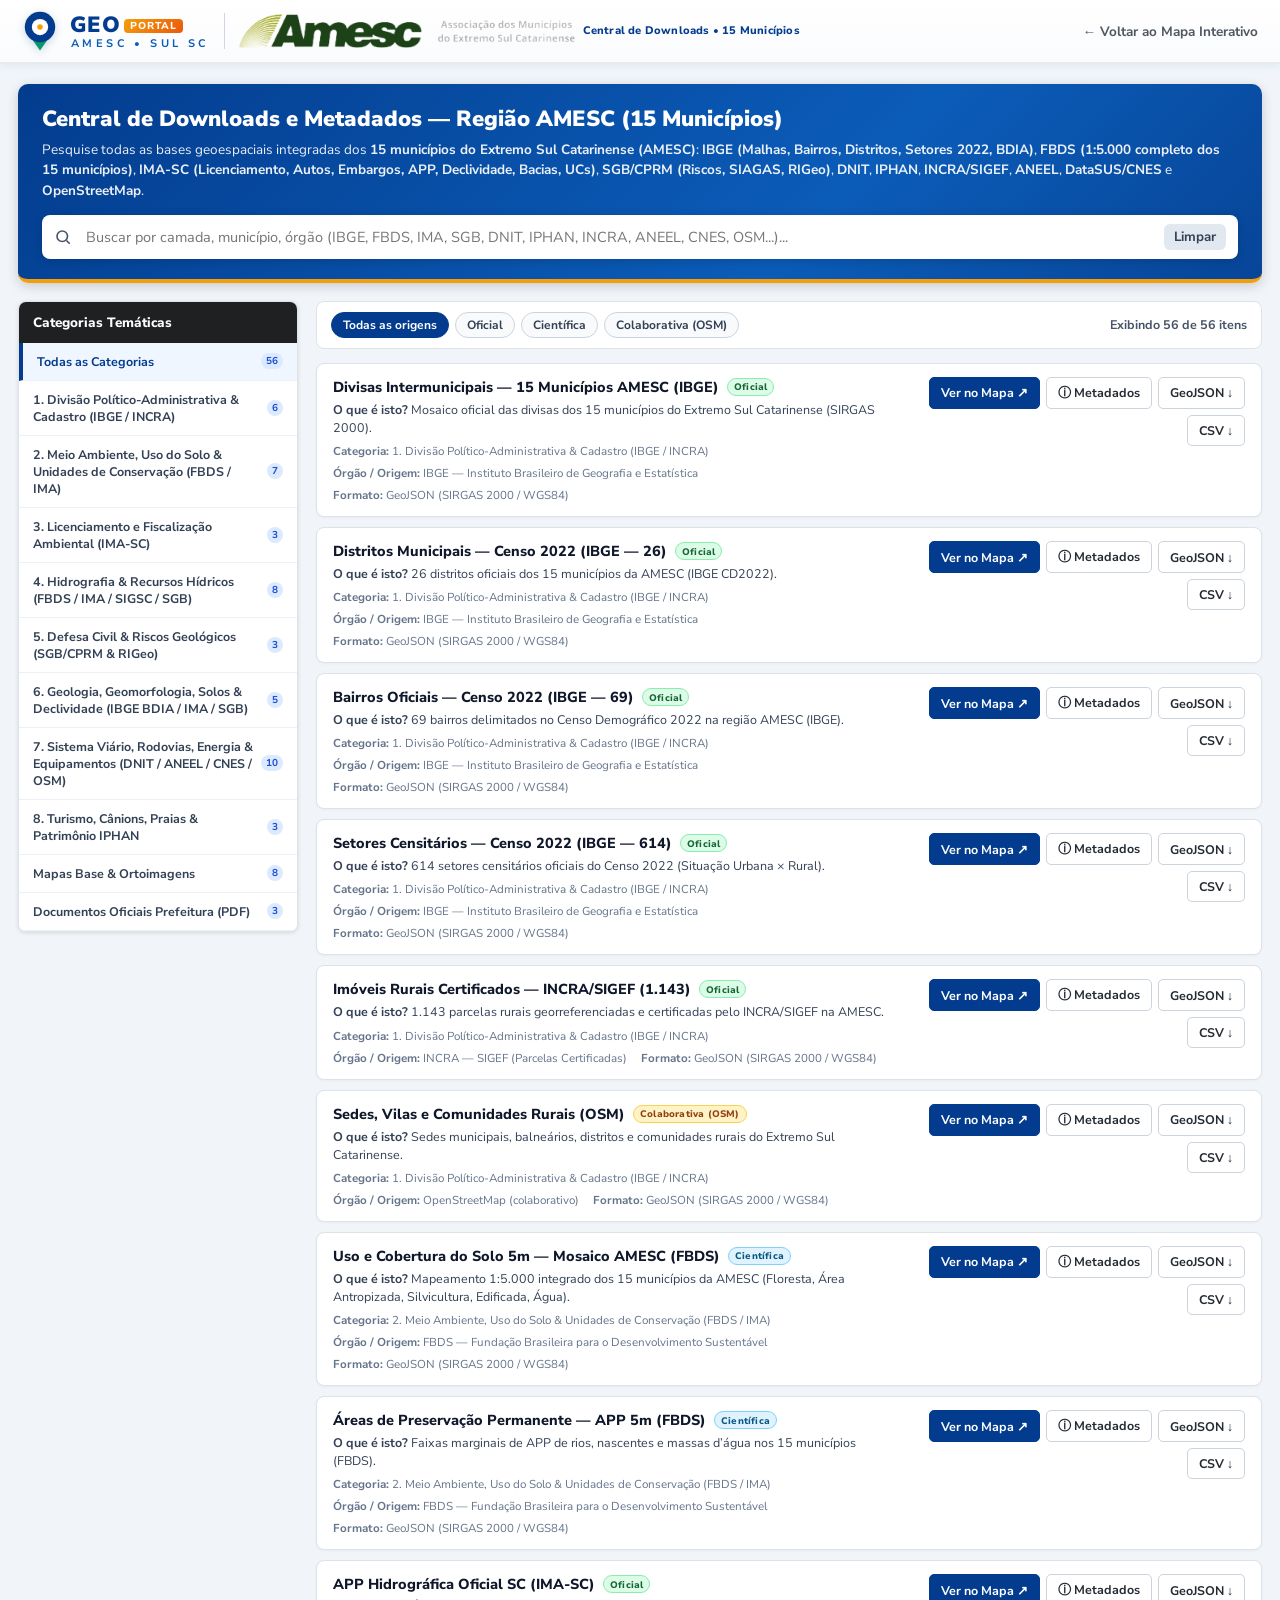
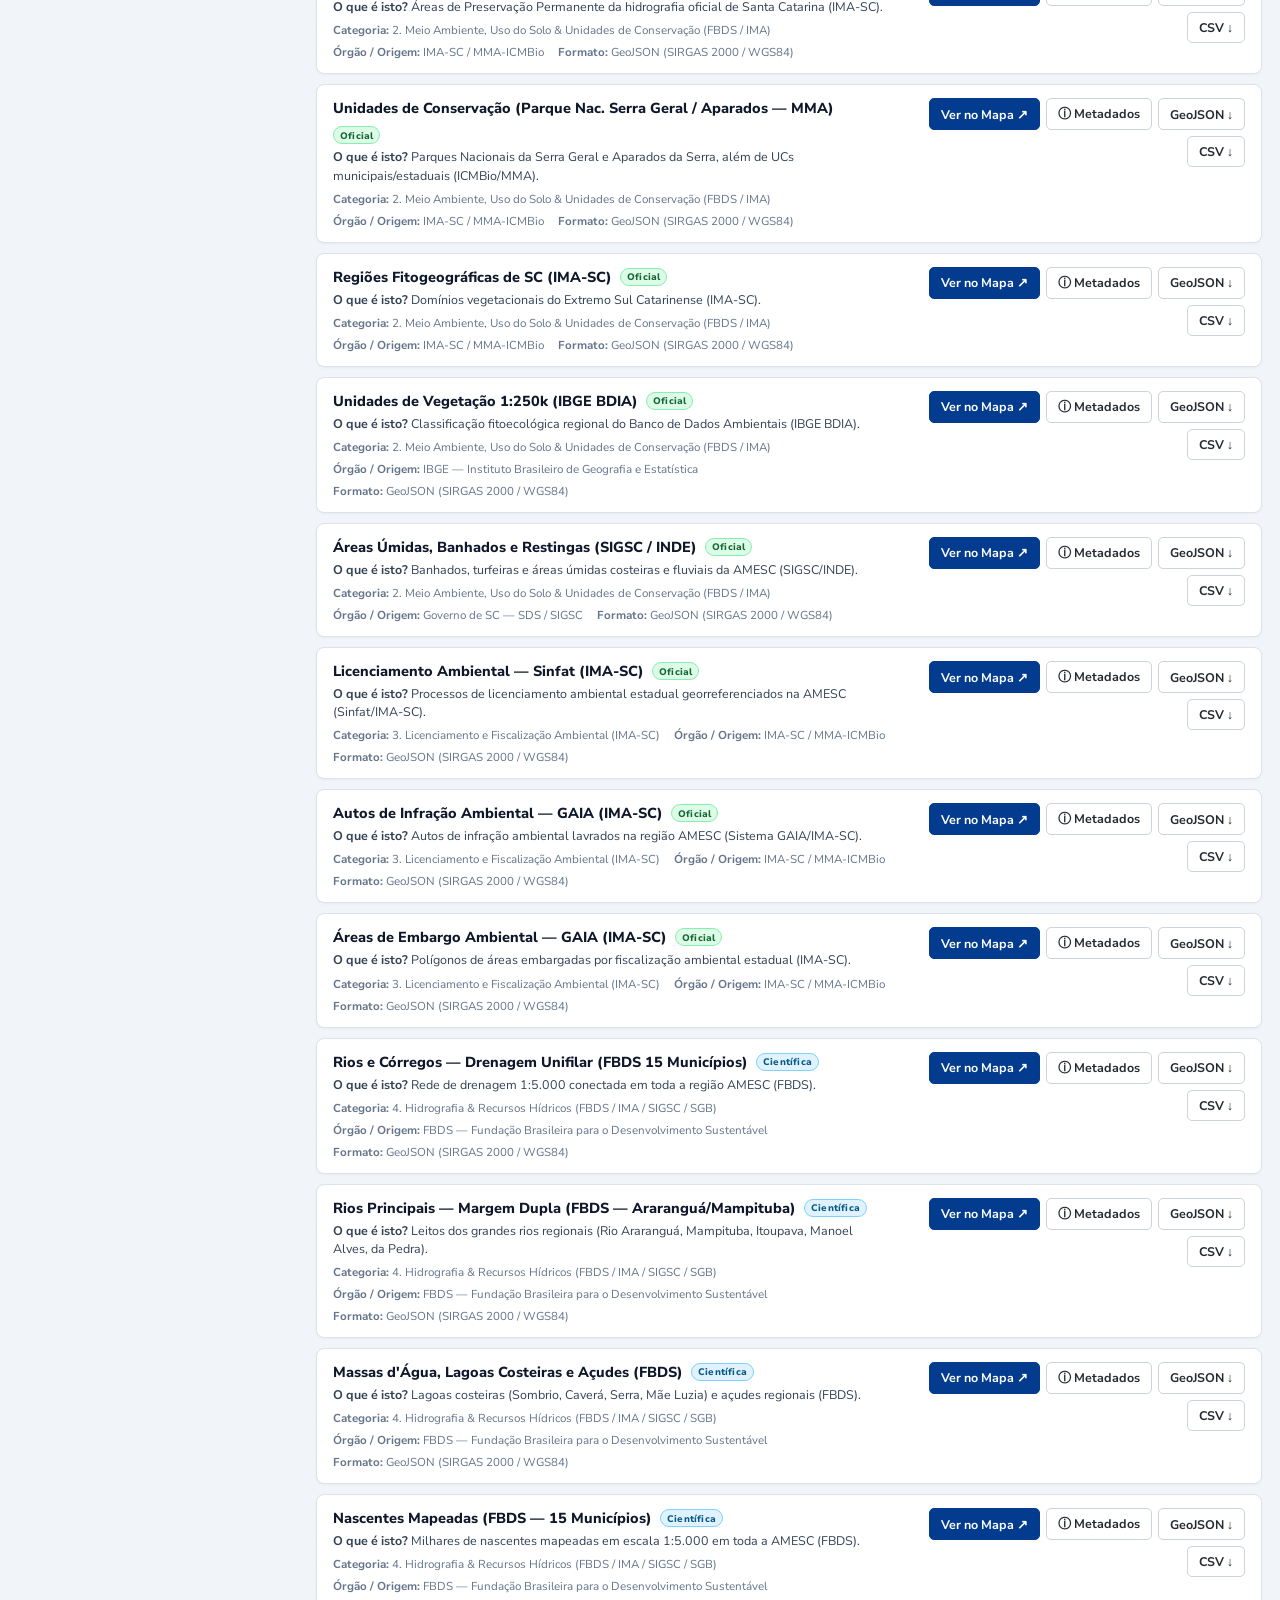
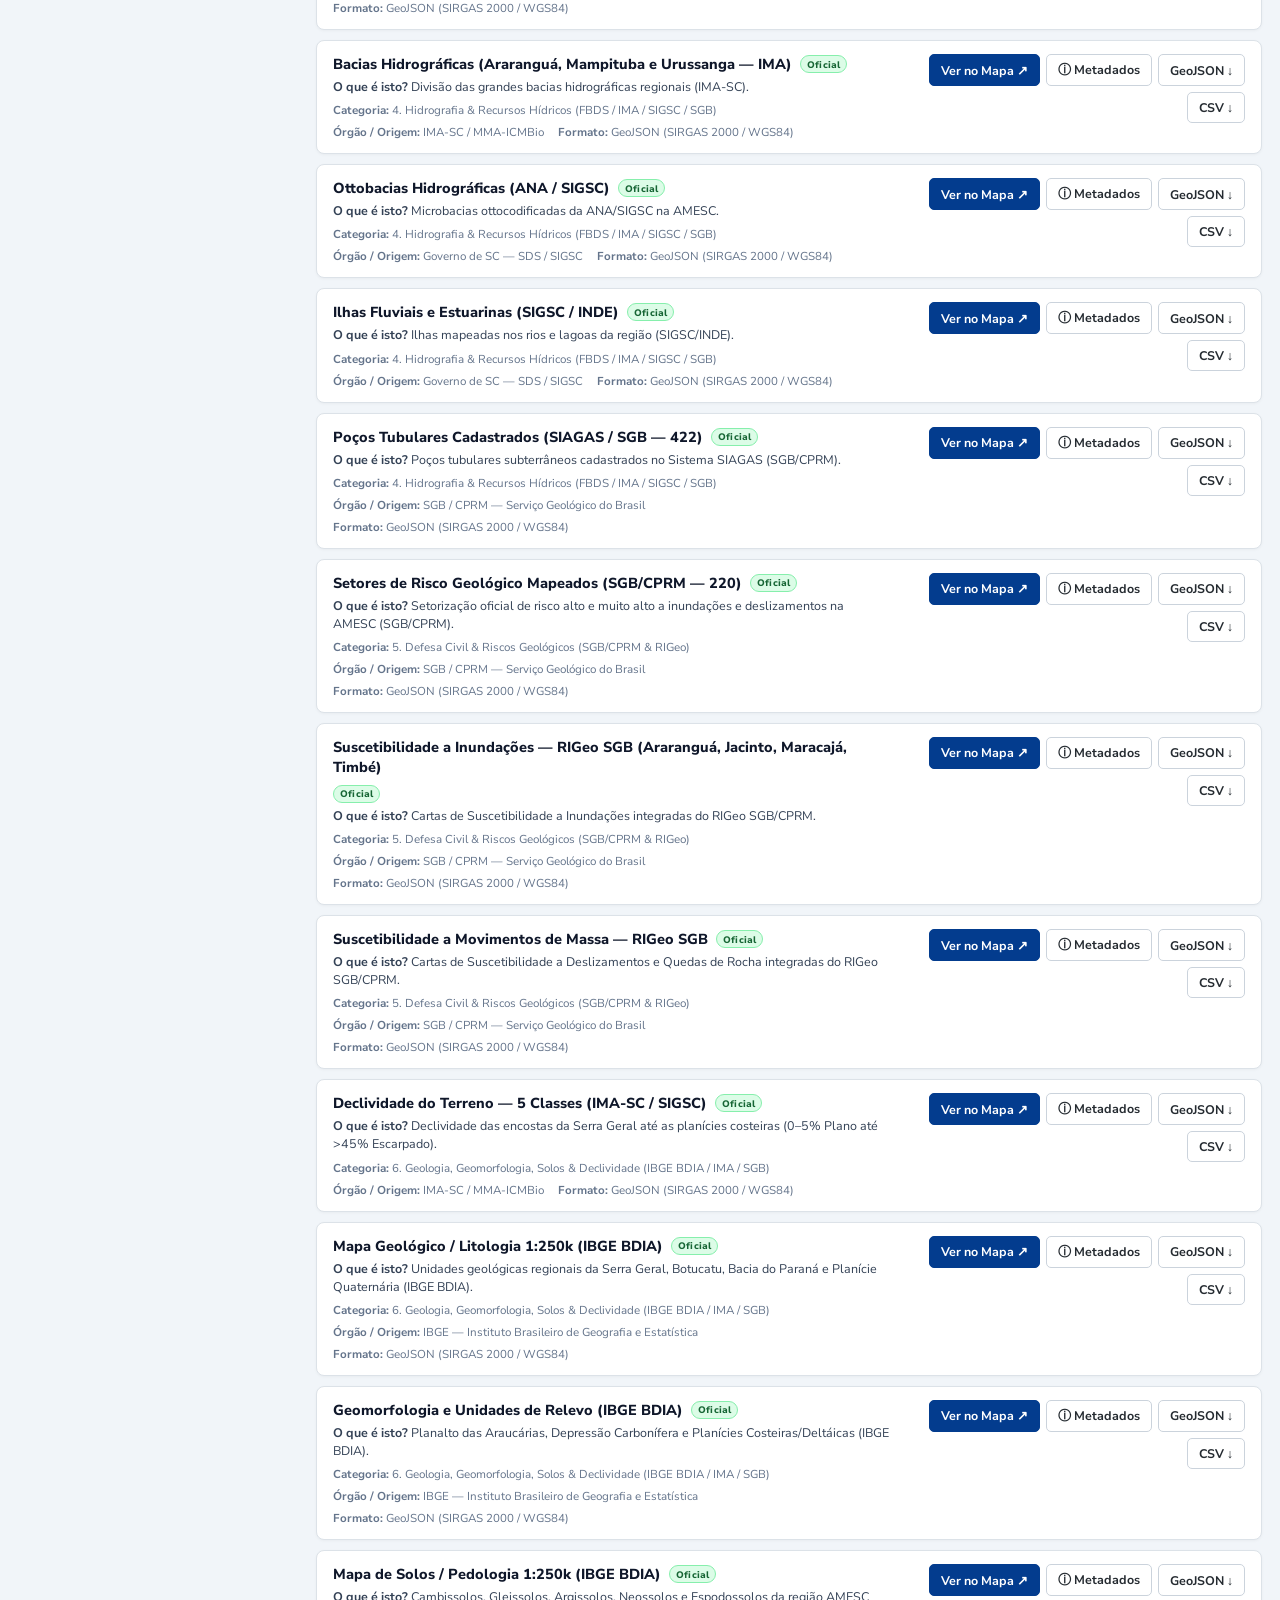
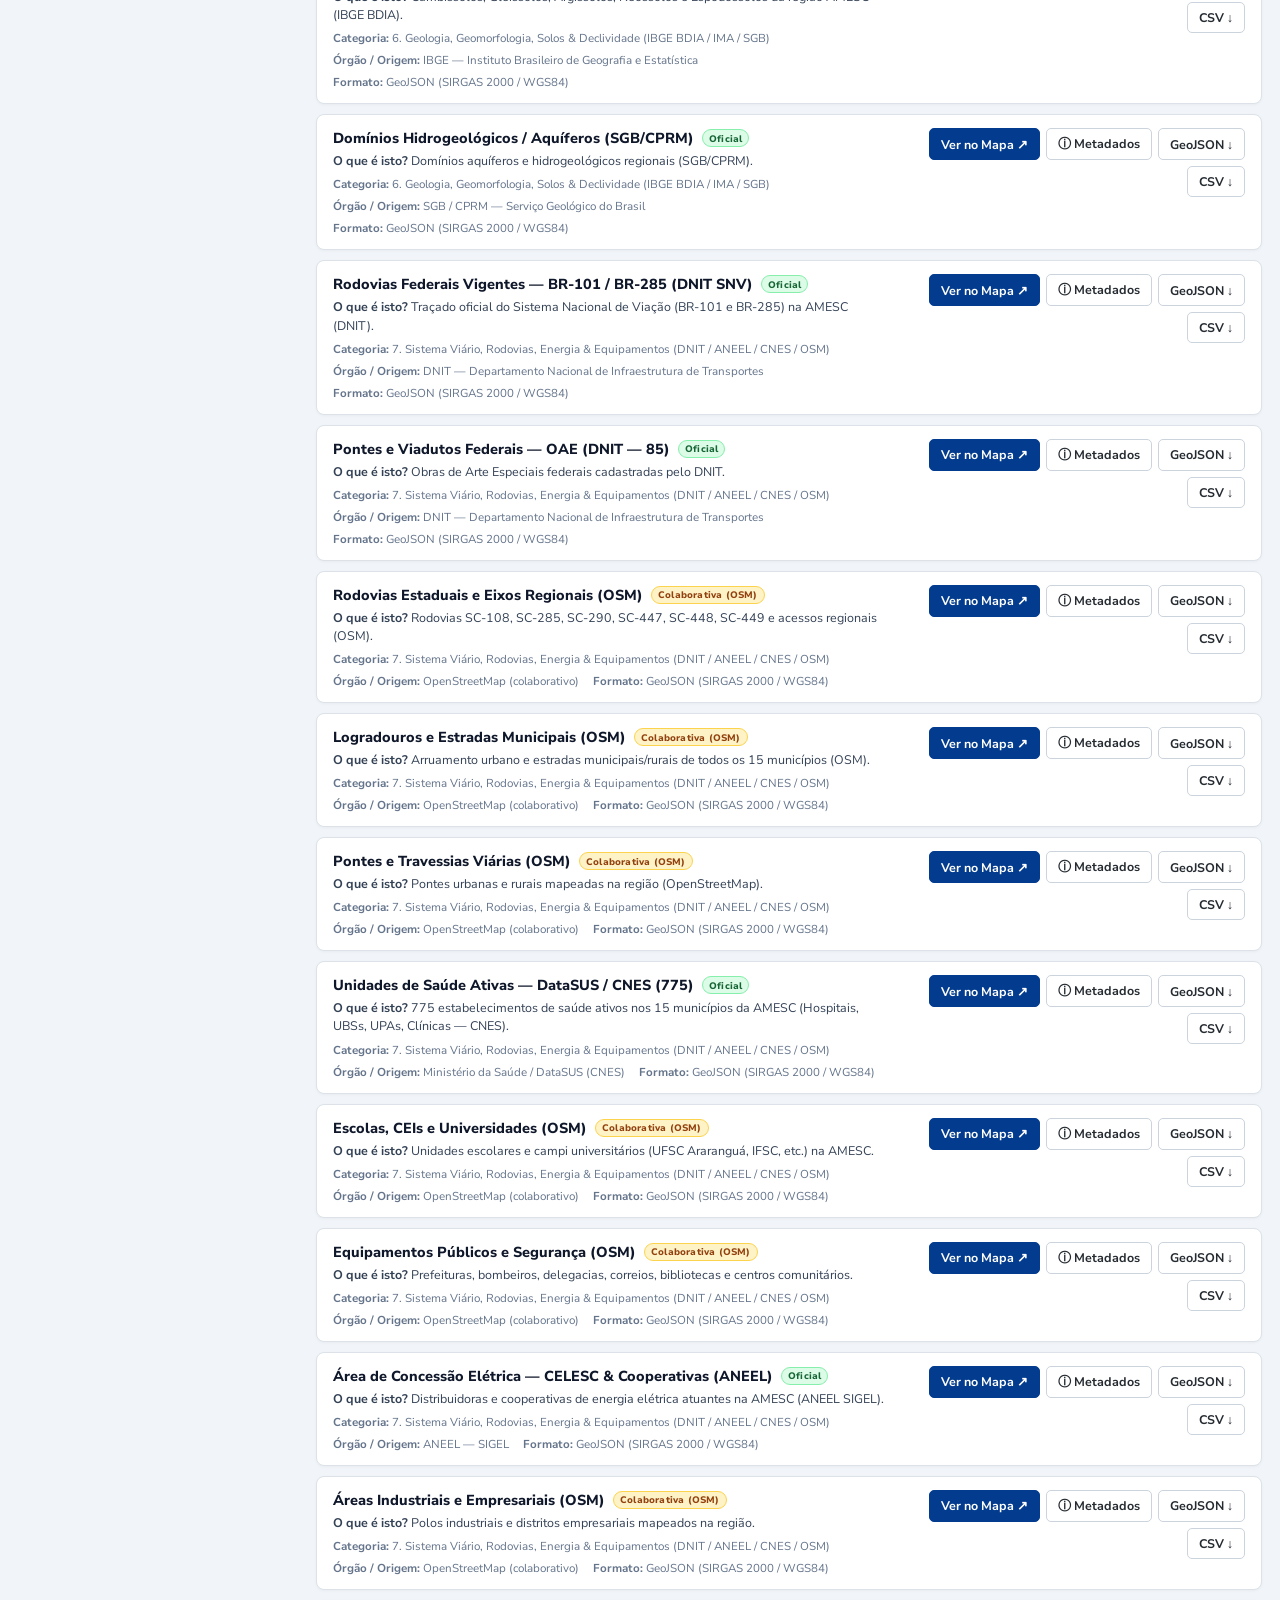
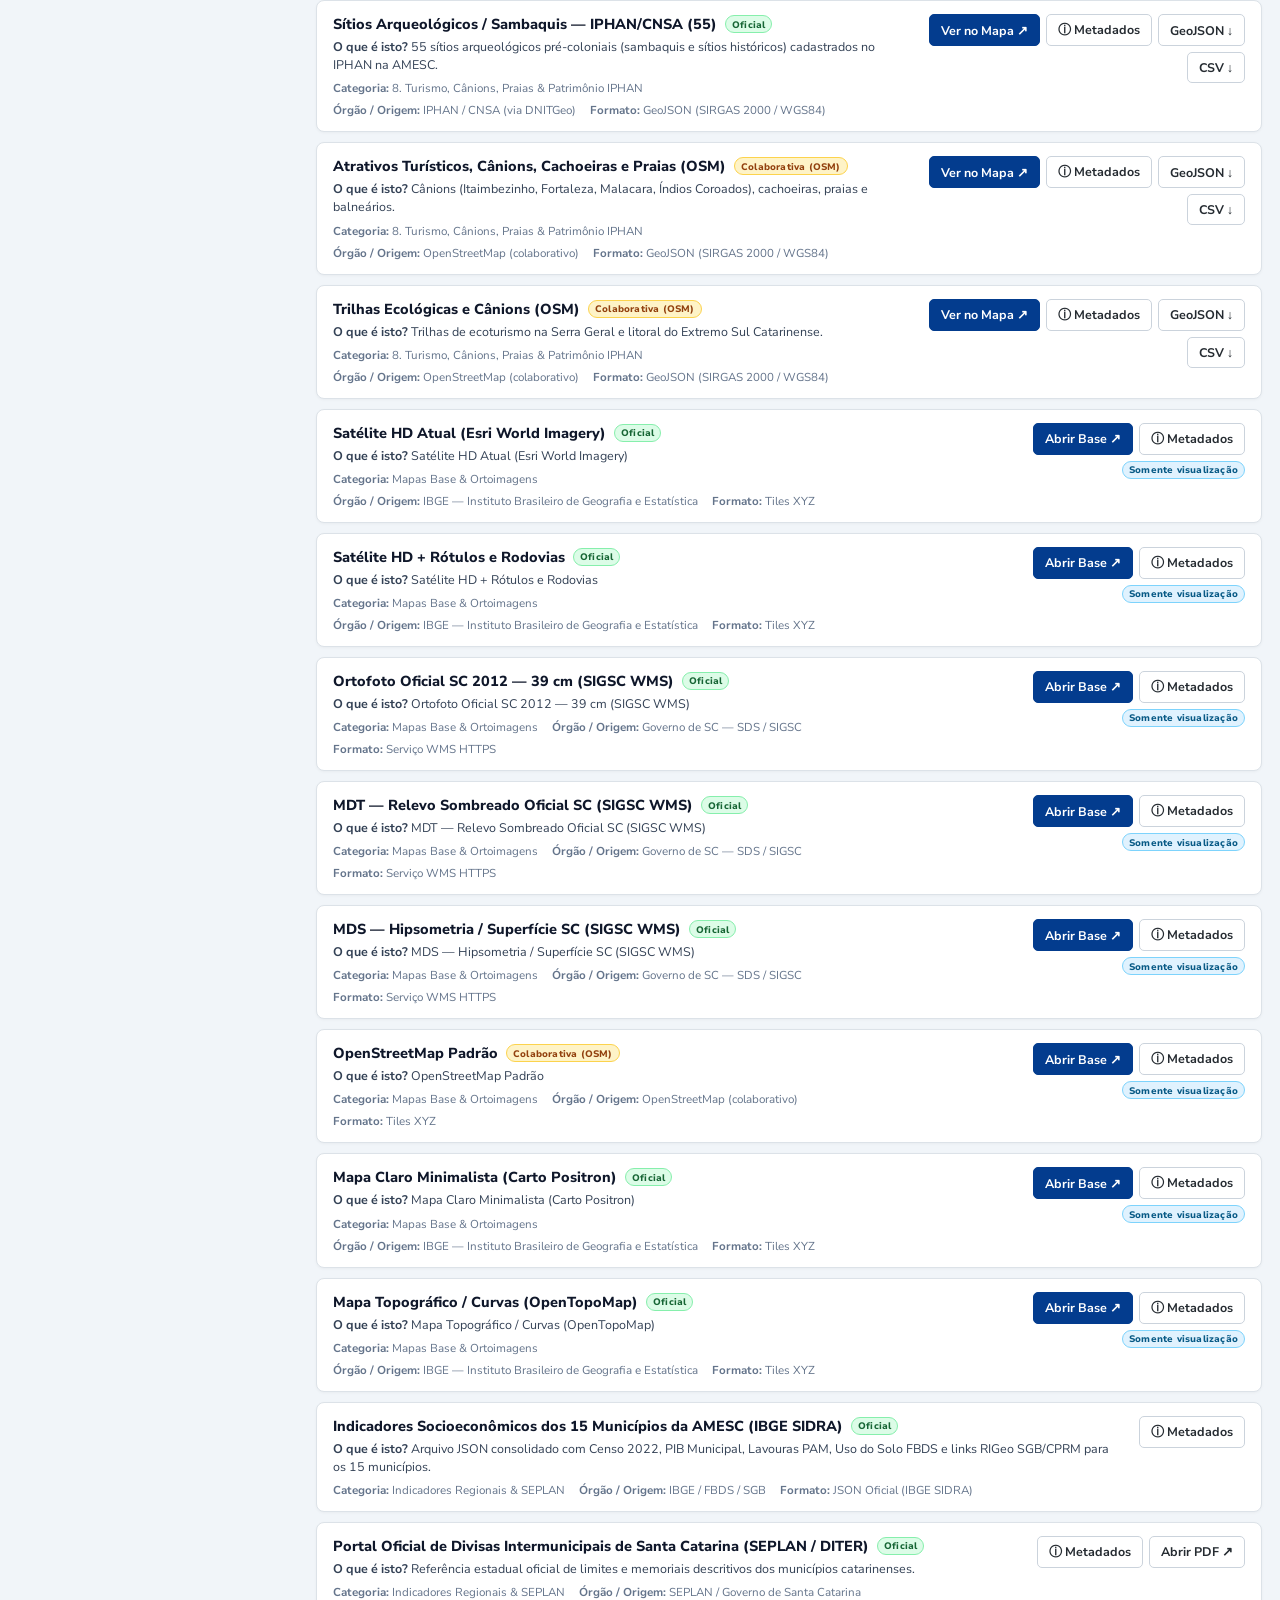
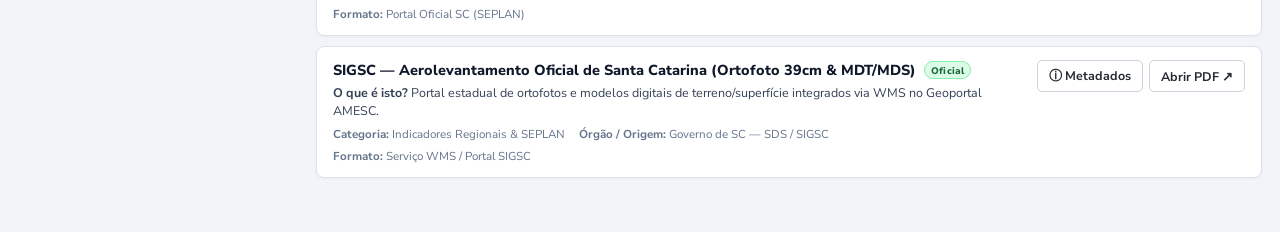
==== commit 63797bd0: "feat: aplica logo oficial da AMESC no cabecalho do Geoportal" ====
--- a/downloads.html
+++ b/downloads.html
@@ -114,10 +114,9 @@
       </a>
       <div class="gp-brand-divider" aria-hidden="true"></div>
       <div class="gp-municipal-lockup">
-        <img src="assets/logo-amesc.svg" alt="Logo AMESC" class="gp-municipal-logo" width="38" height="38" />
+        <img src="assets/logo-amesc-oficial.png" alt="Logo Oficial AMESC" style="height:34px;width:auto;object-fit:contain;display:block" />
         <div class="gp-municipal-text">
-          <span class="gp-municipal-pref">EXTREMO SUL CATARINENSE</span>
-          <span class="gp-municipal-city">Central de Downloads • 15 Municípios</span>
+          <span class="gp-municipal-city" style="font-size:11px;color:#033c8e">Central de Downloads • 15 Municípios</span>
         </div>
       </div>
     </div>
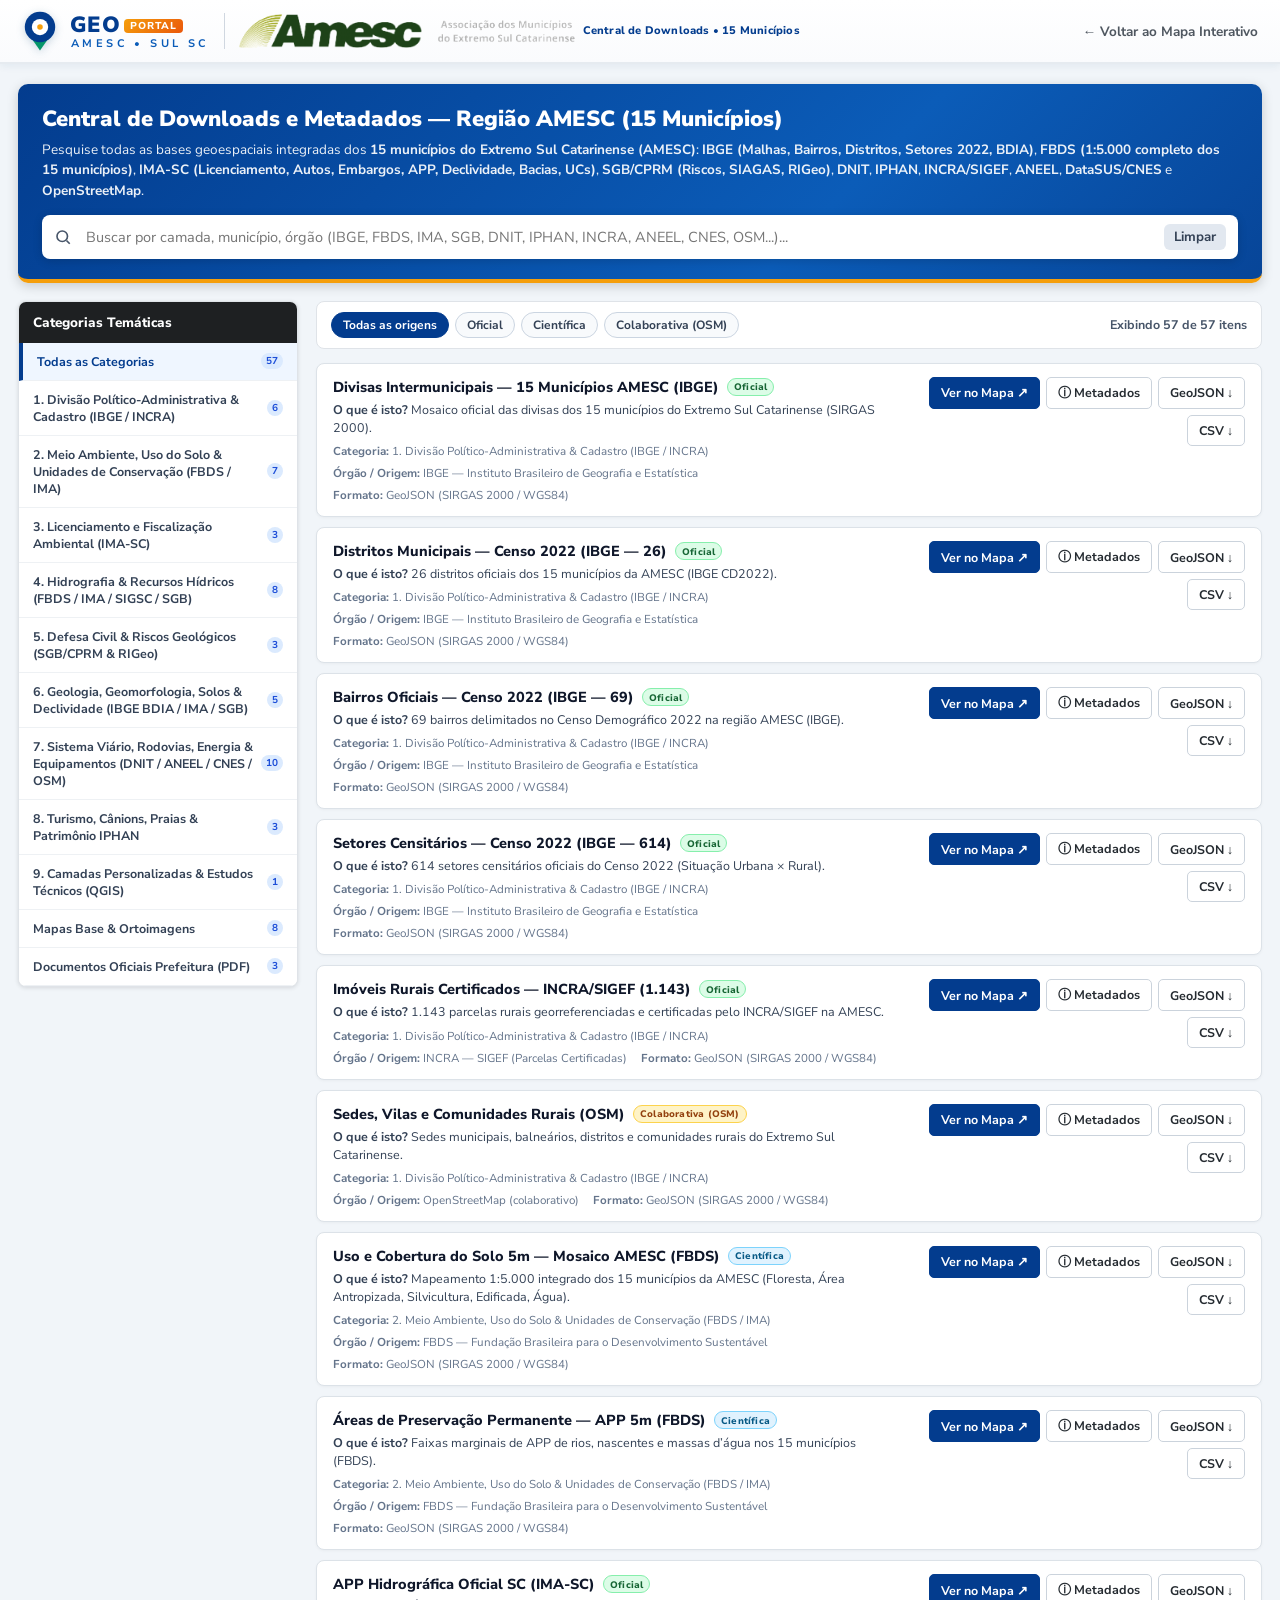
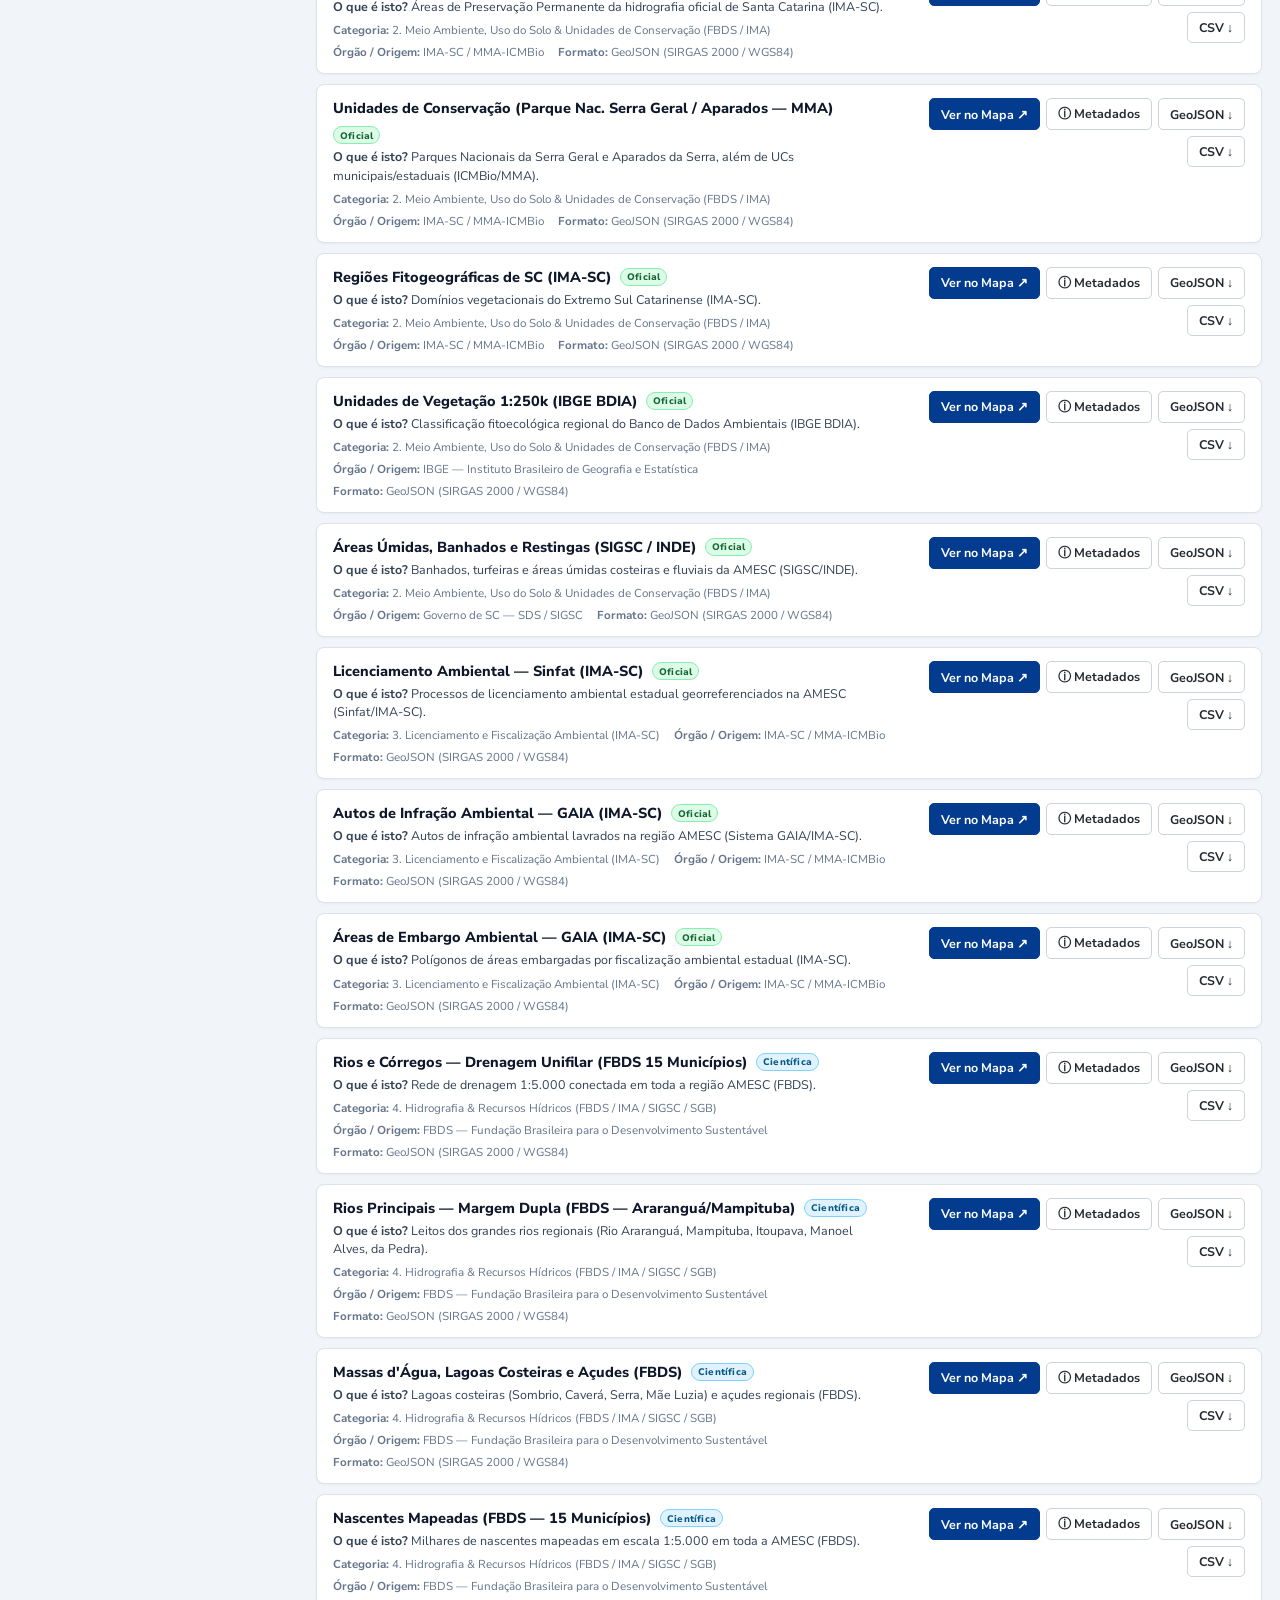
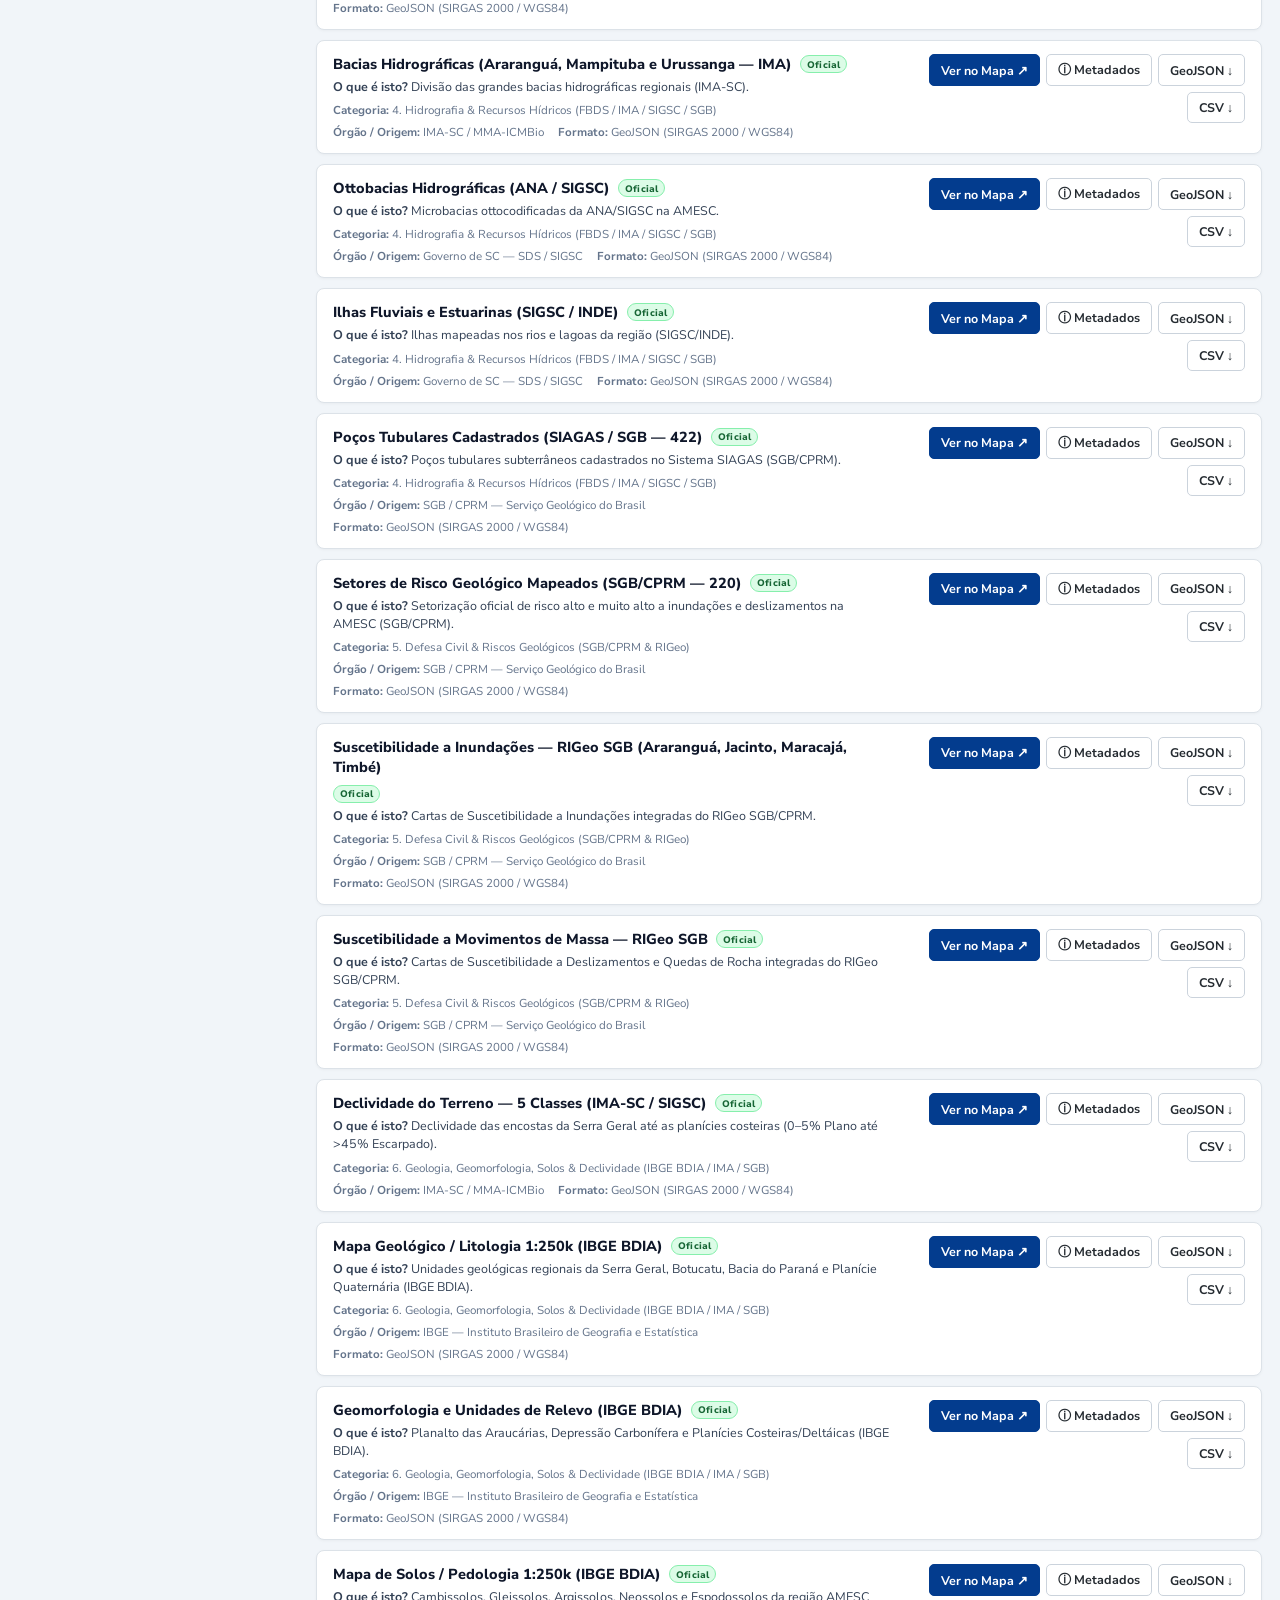
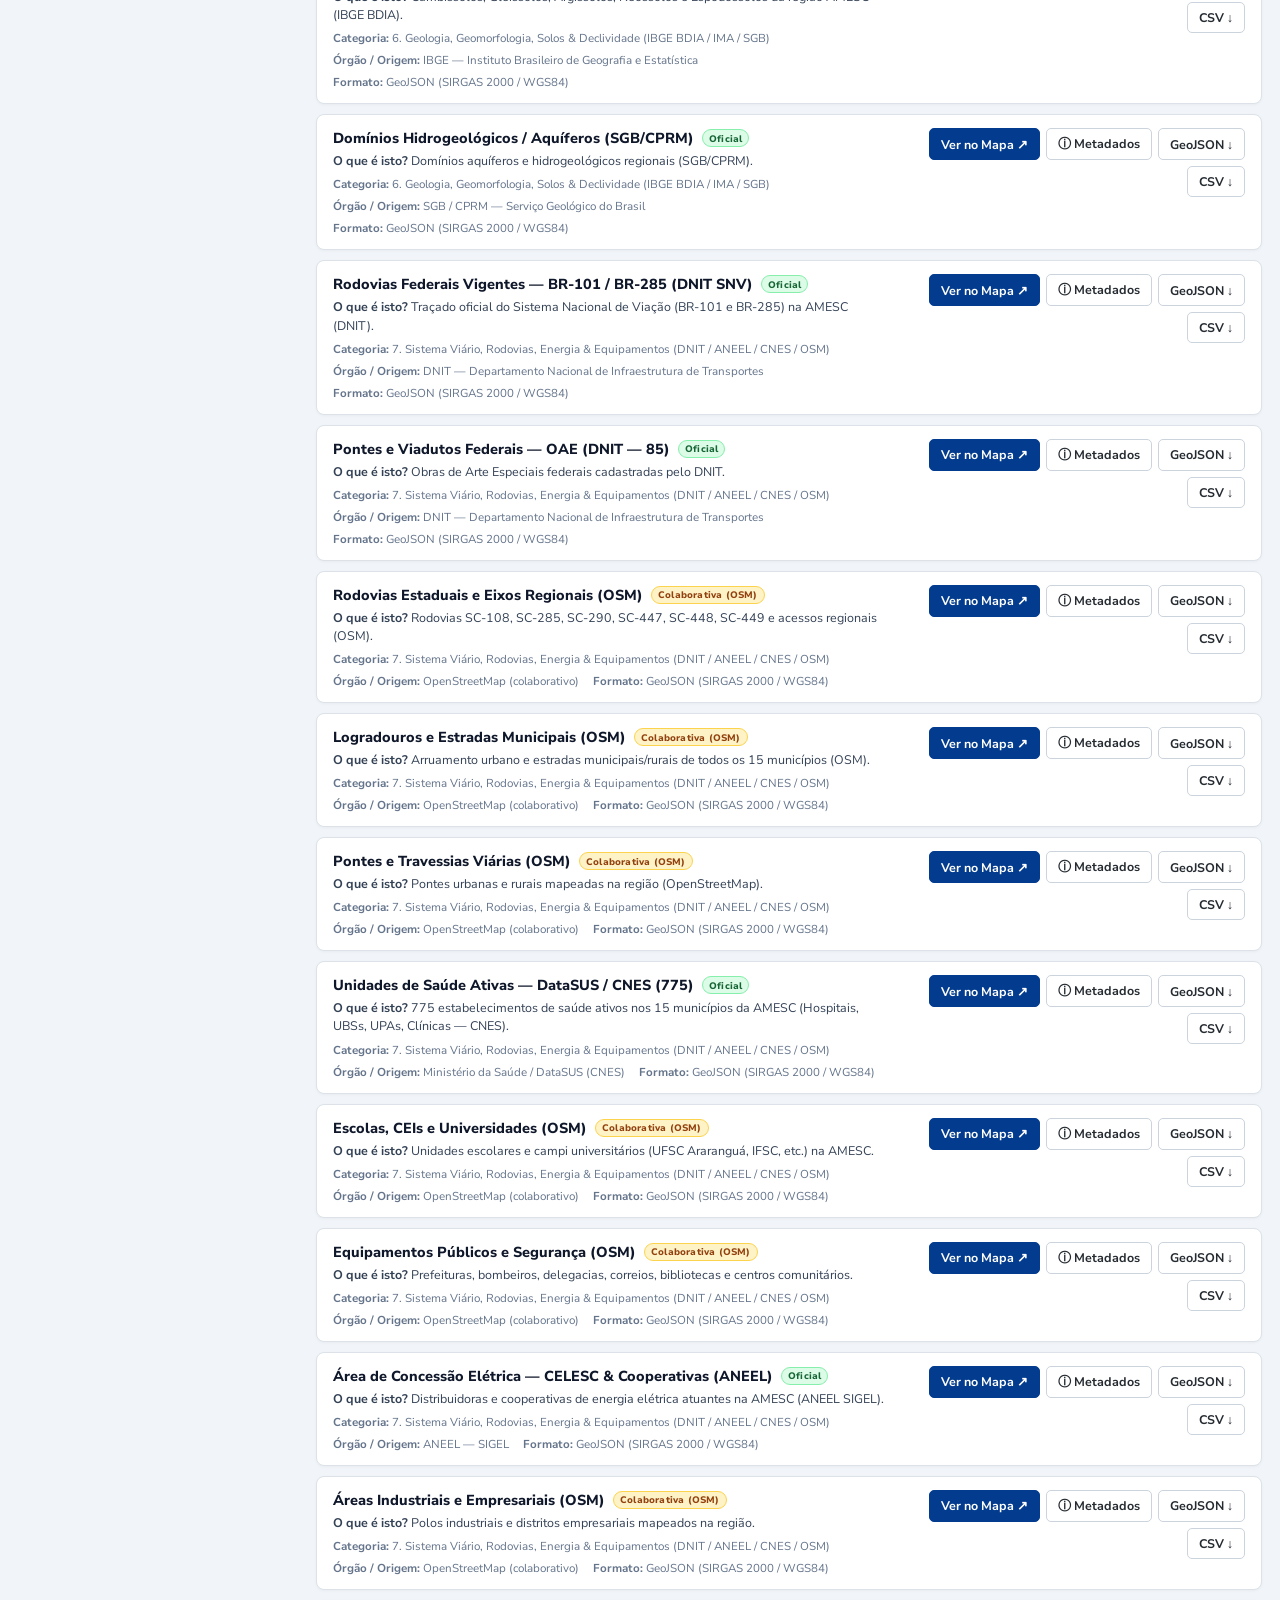
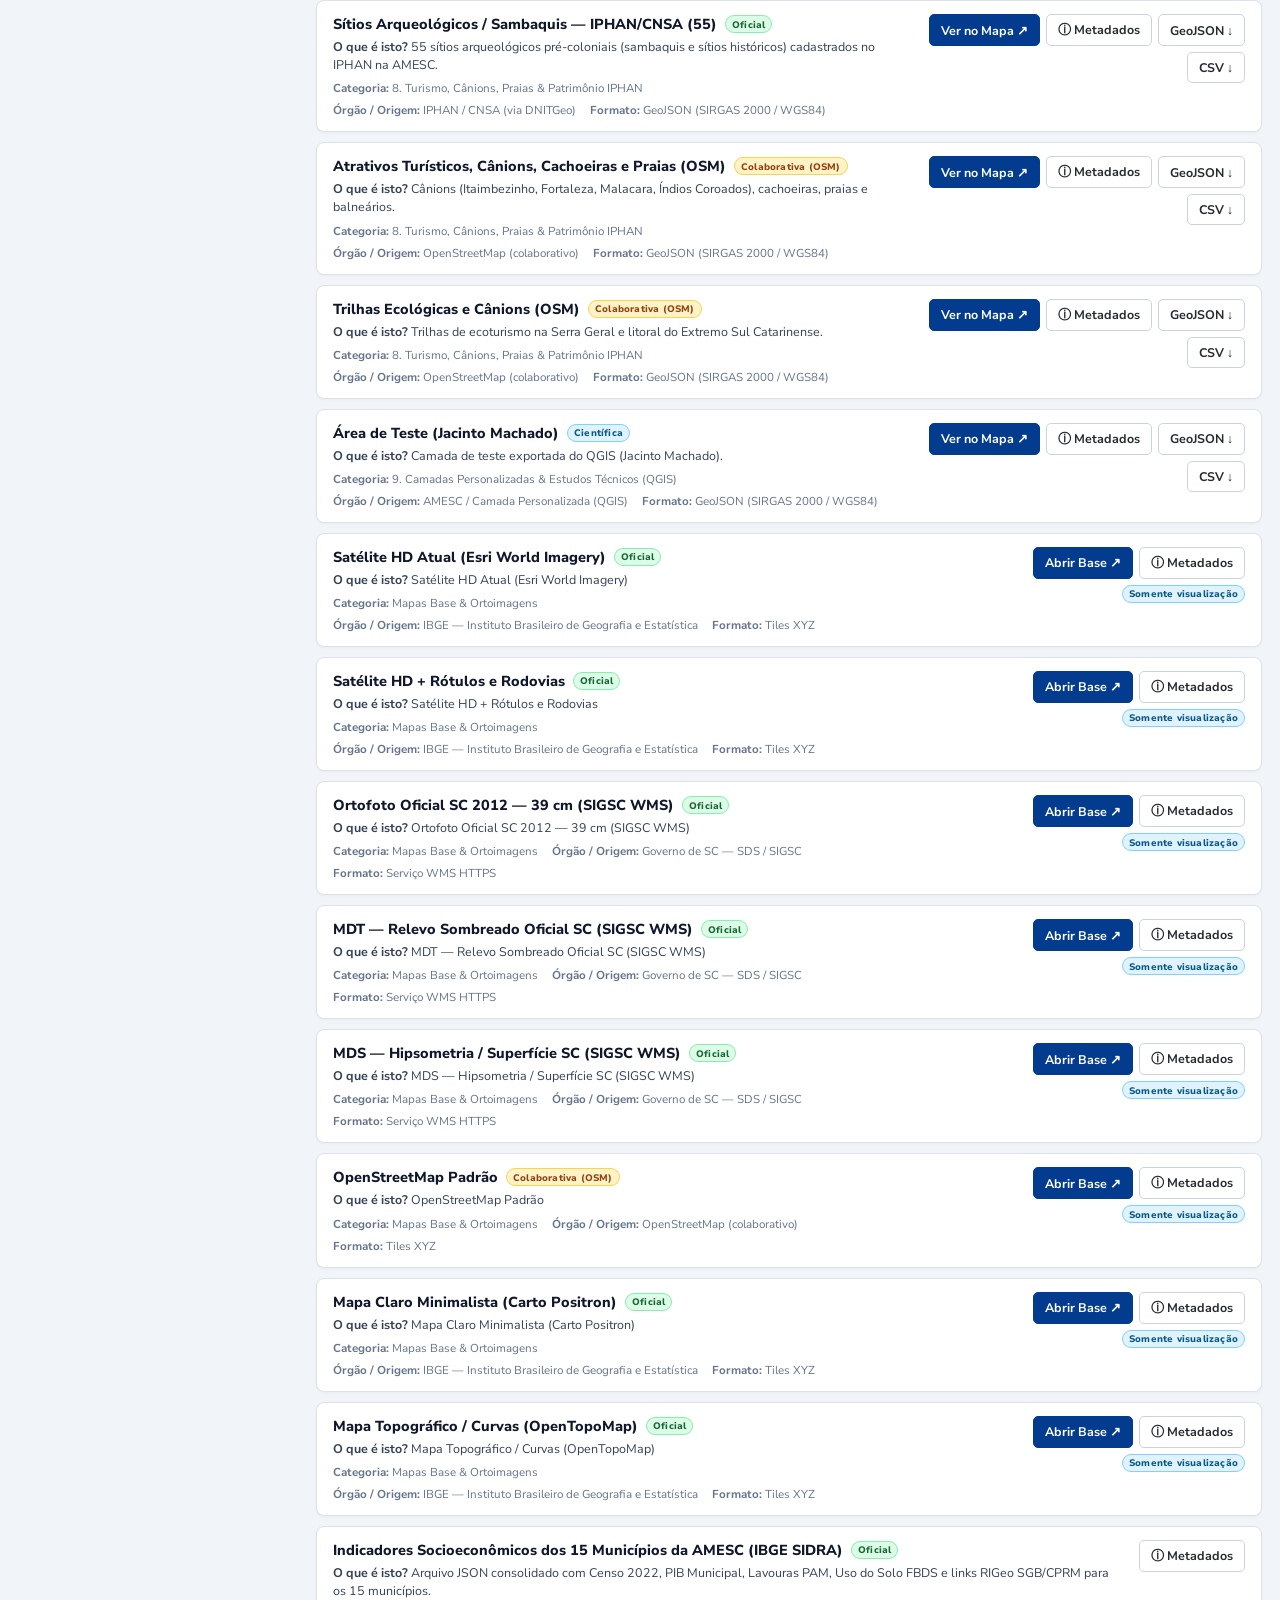
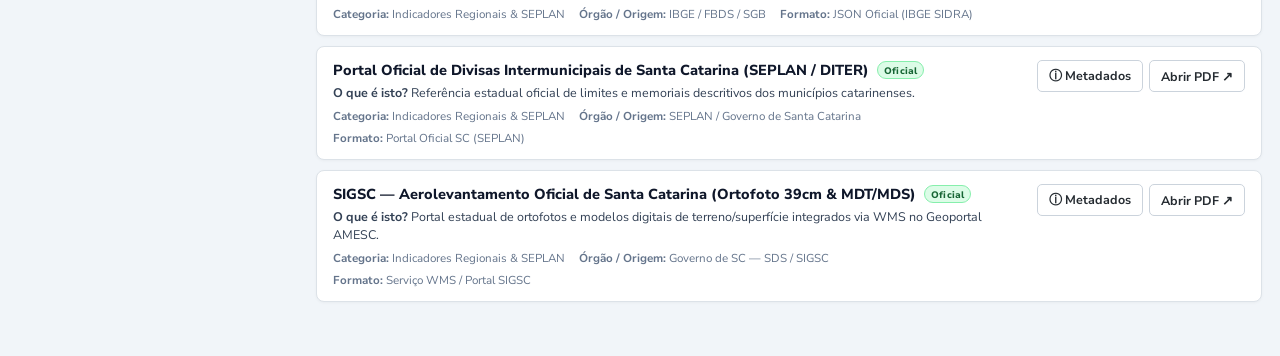
==== commit d60e7d48: "fix: adiciona grupo de camadas personalizadas (test_geoson) em LAYER_GROUPS e cache-busting nos scri" ====
--- a/downloads.html
+++ b/downloads.html
@@ -172,11 +172,11 @@
     </div>
   </div>
 
-  <script src="js/limite-amesc.js"></script>
-  <script src="js/indicadores-amesc.js"></script>
-  <script src="js/amesc-bundle.js"></script>
-  <script src="js/catalog.js"></script>
-  <script src="js/metadata.js"></script>
-  <script src="js/downloads-page.js"></script>
+  <script src="js/limite-amesc.js?v=20261127-2"></script>
+  <script src="js/indicadores-amesc.js?v=20261127-2"></script>
+  <script src="js/amesc-bundle.js?v=20261127-2"></script>
+  <script src="js/catalog.js?v=20261127-2"></script>
+  <script src="js/metadata.js?v=20261127-2"></script>
+  <script src="js/downloads-page.js?v=20261127-2"></script>
 </body>
 </html>
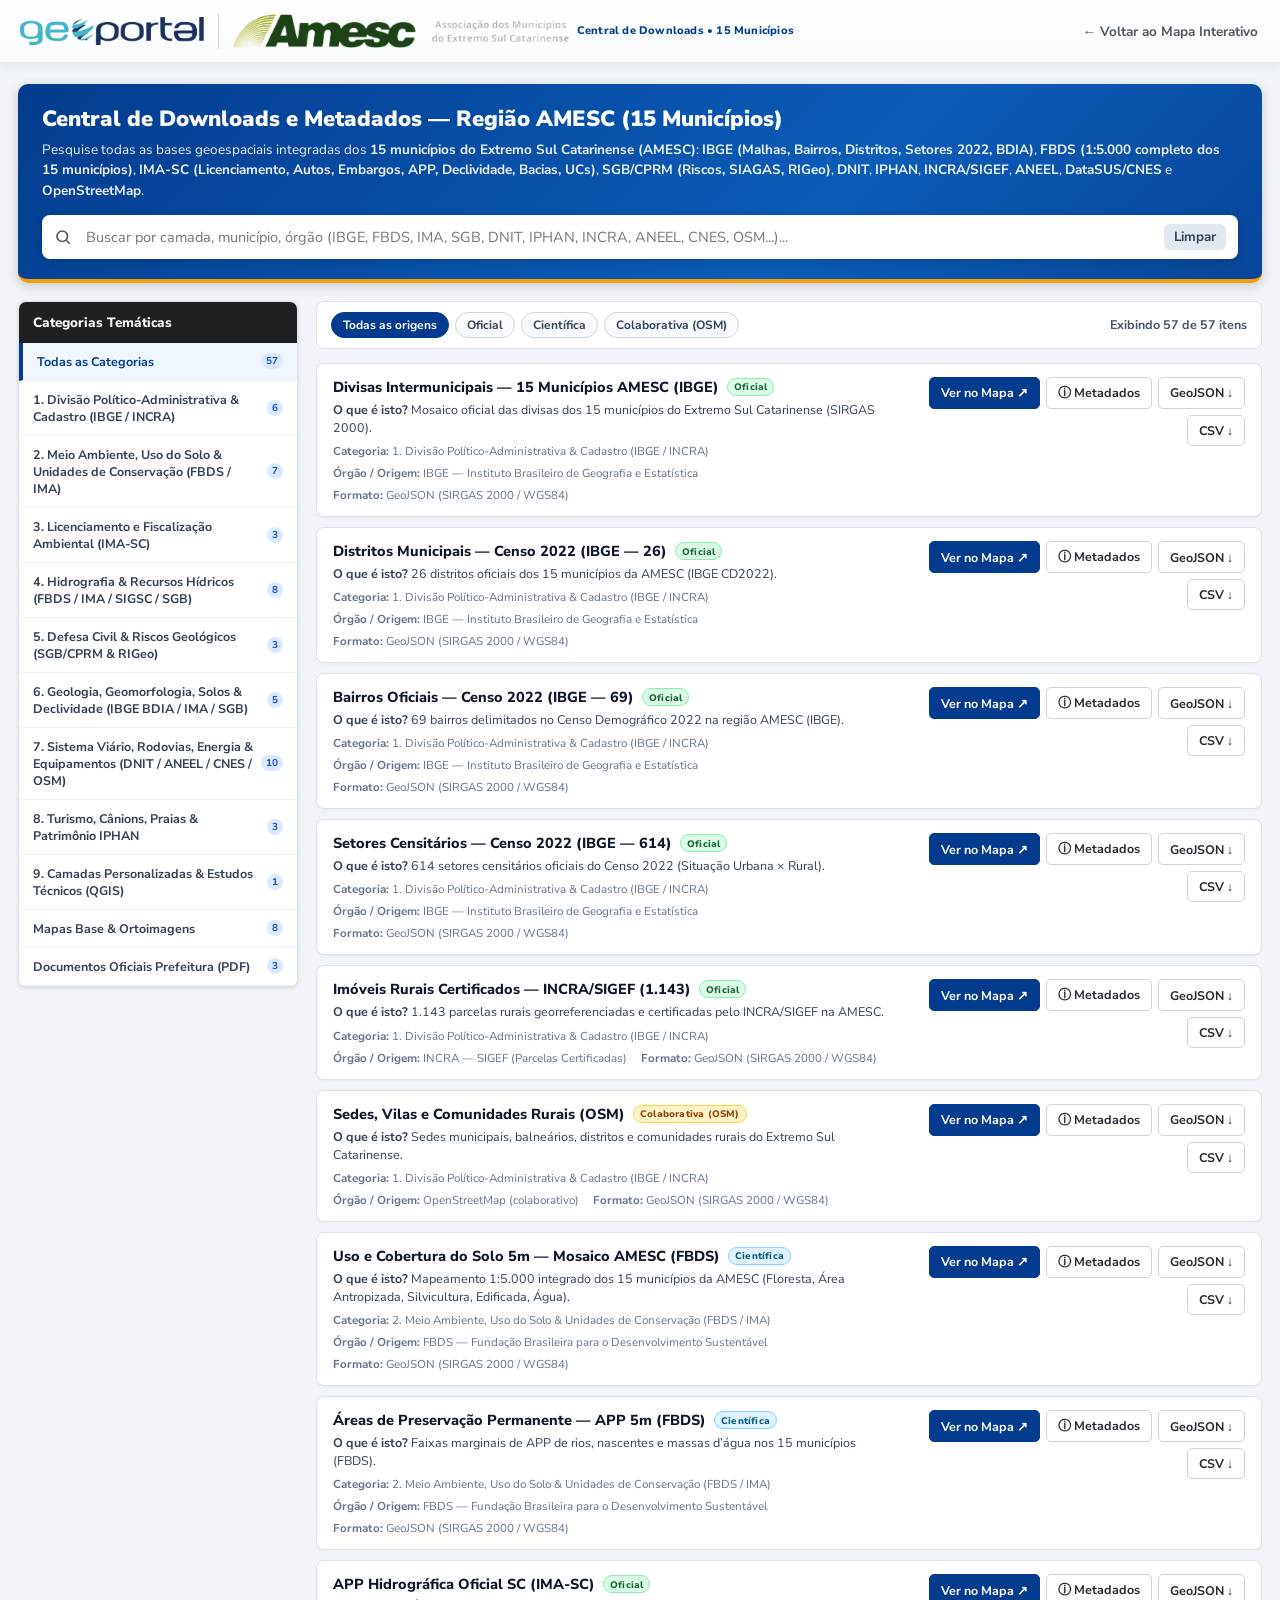
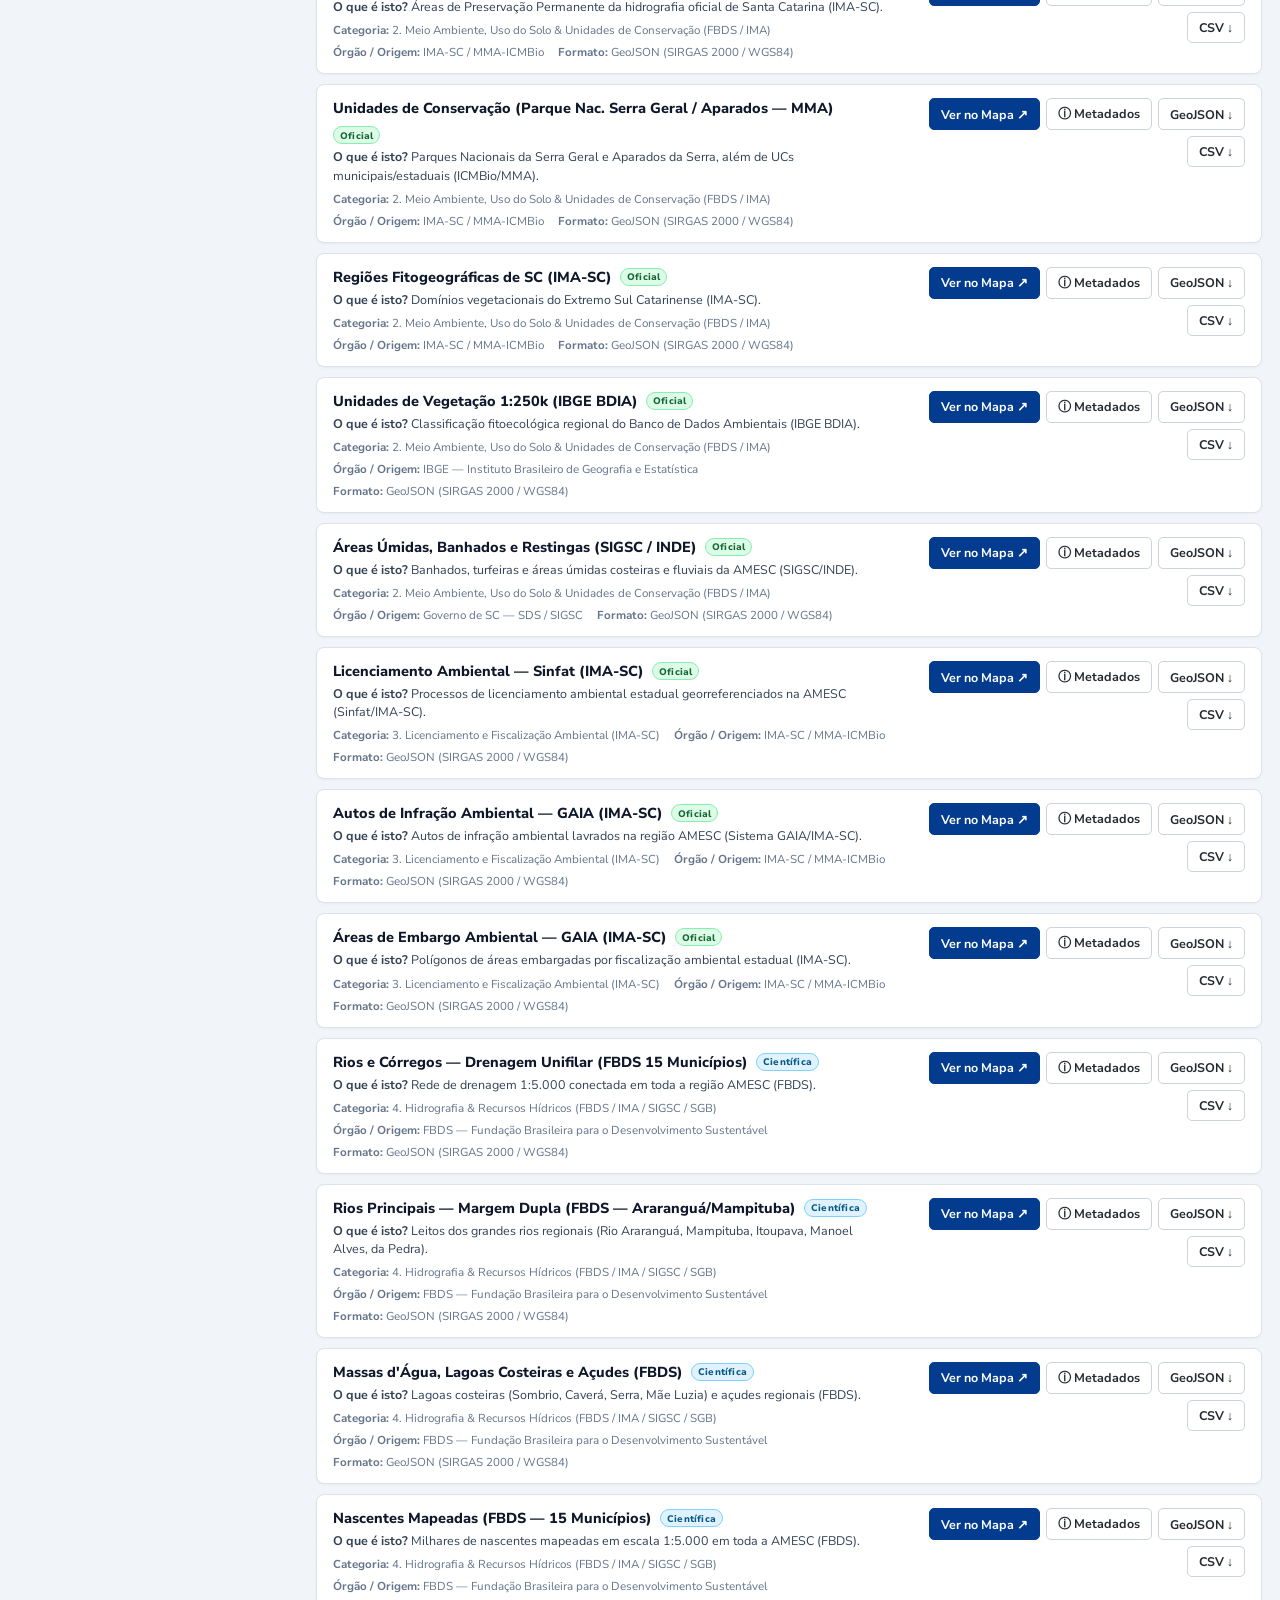
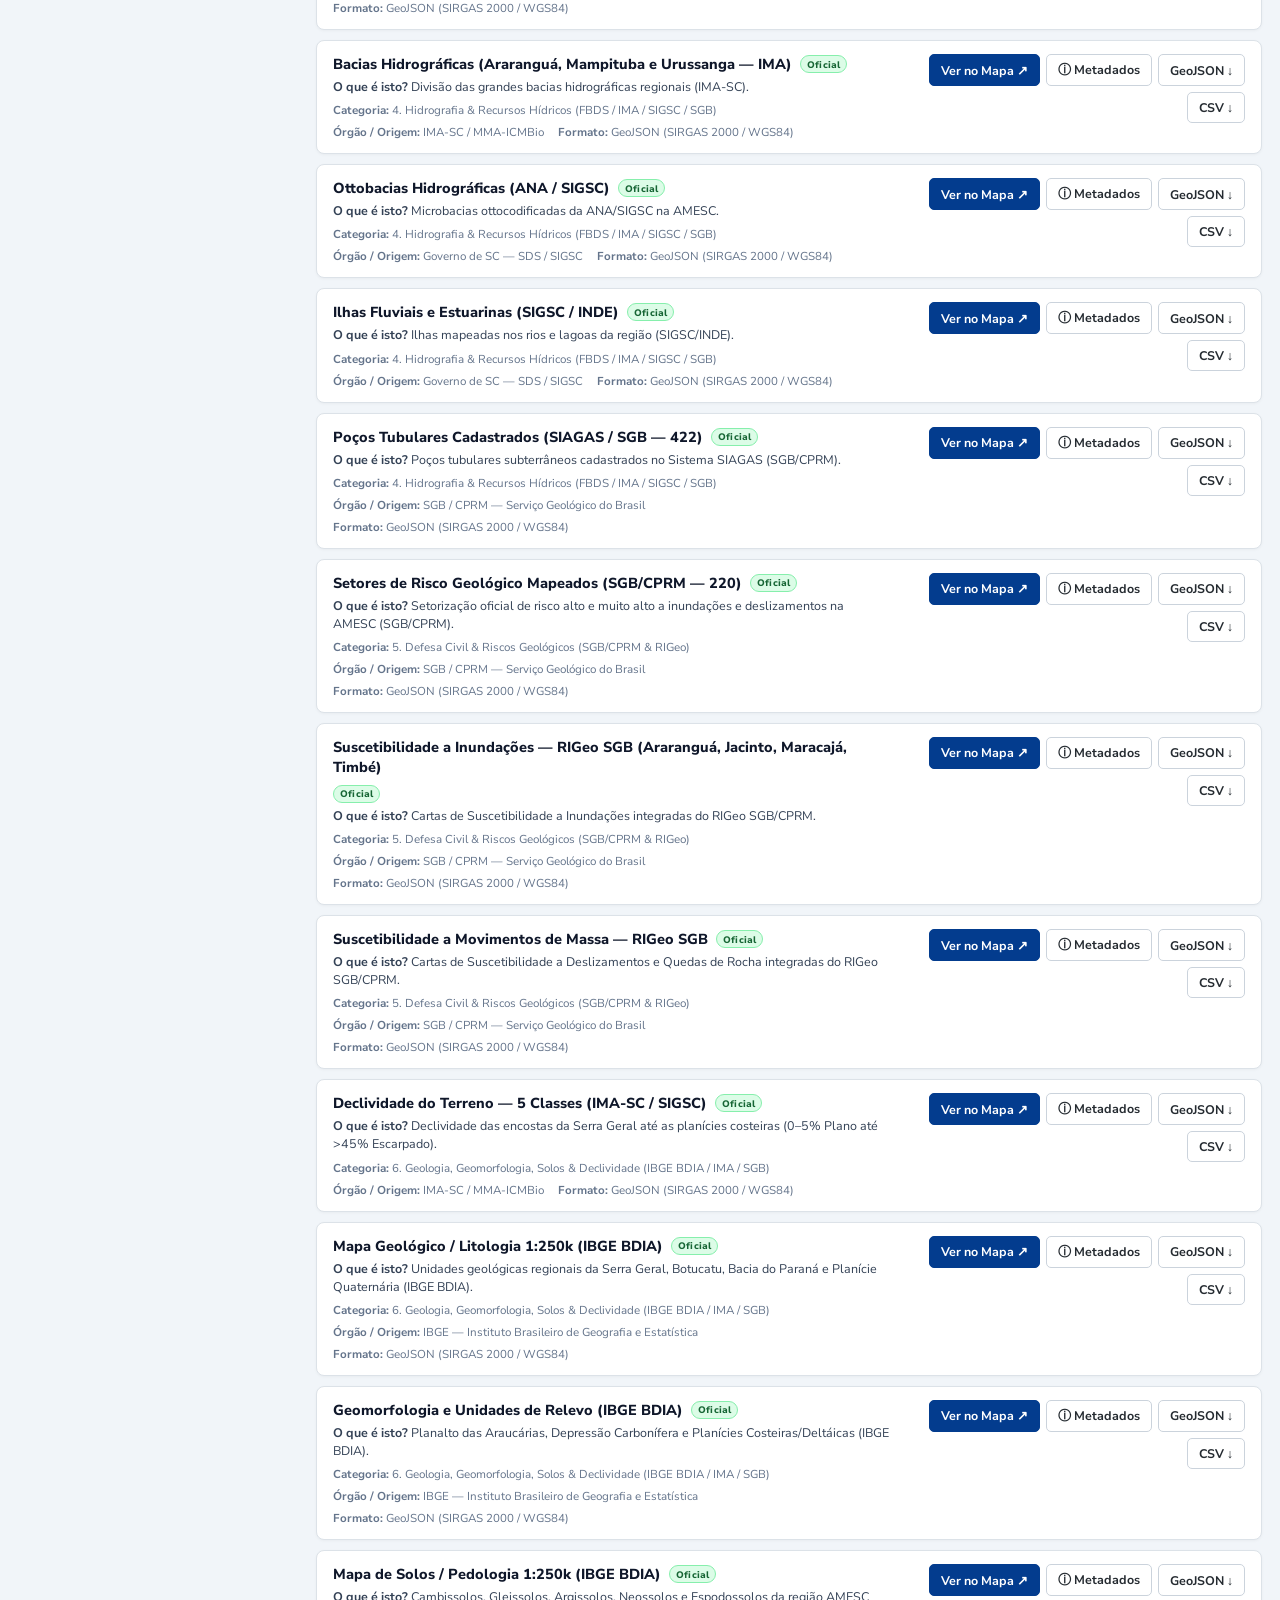
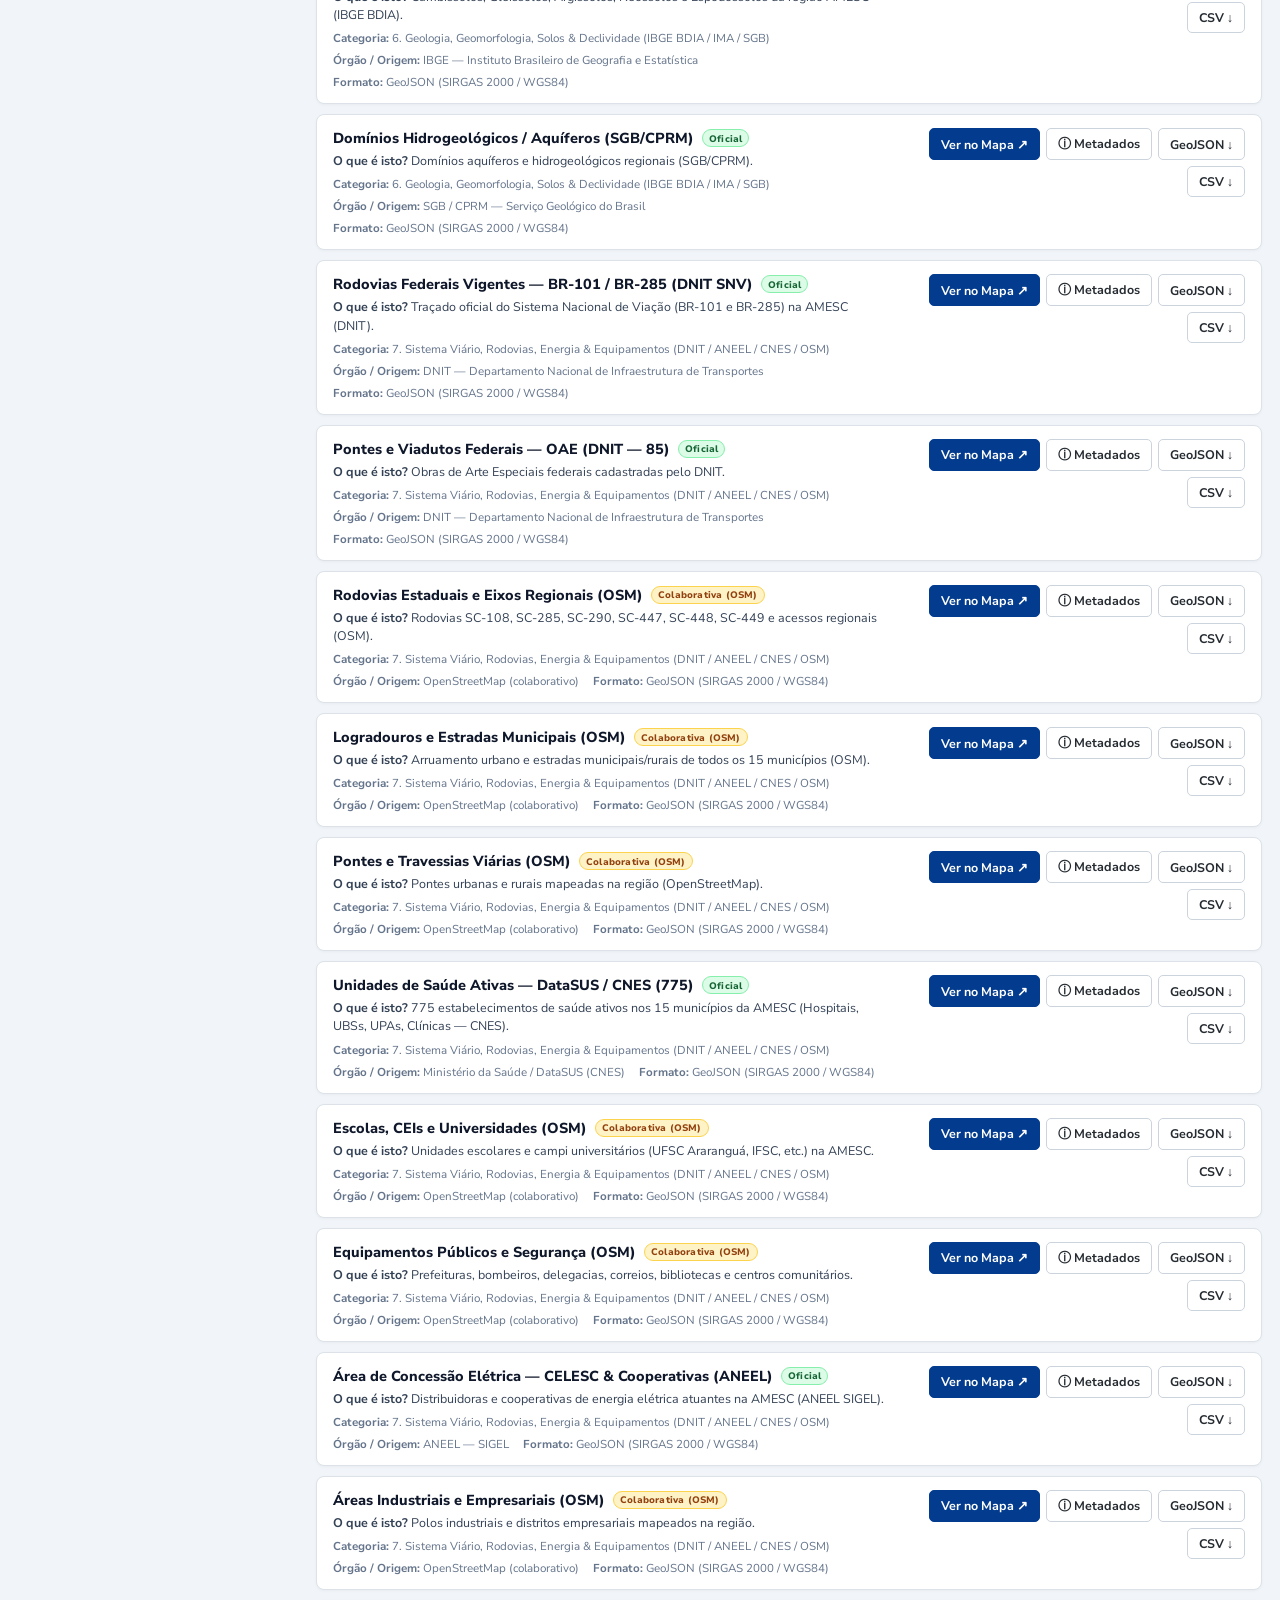
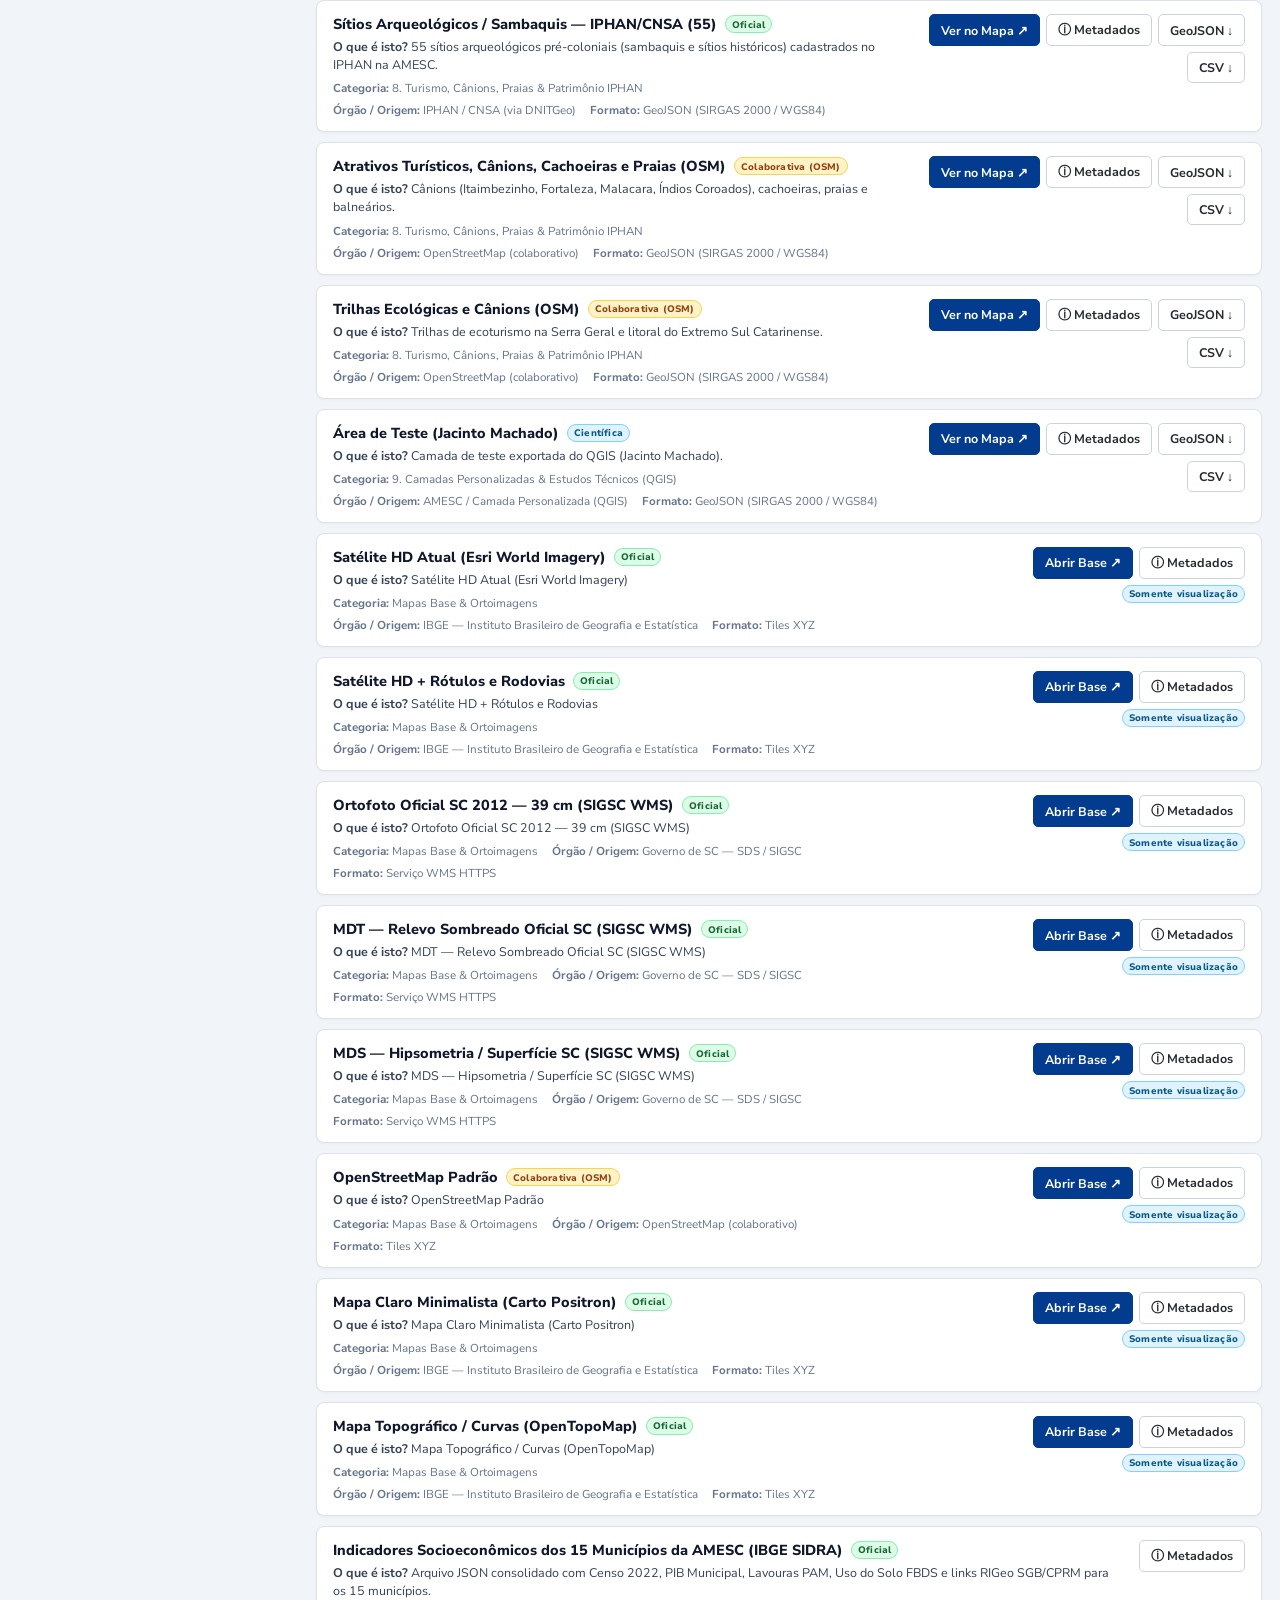
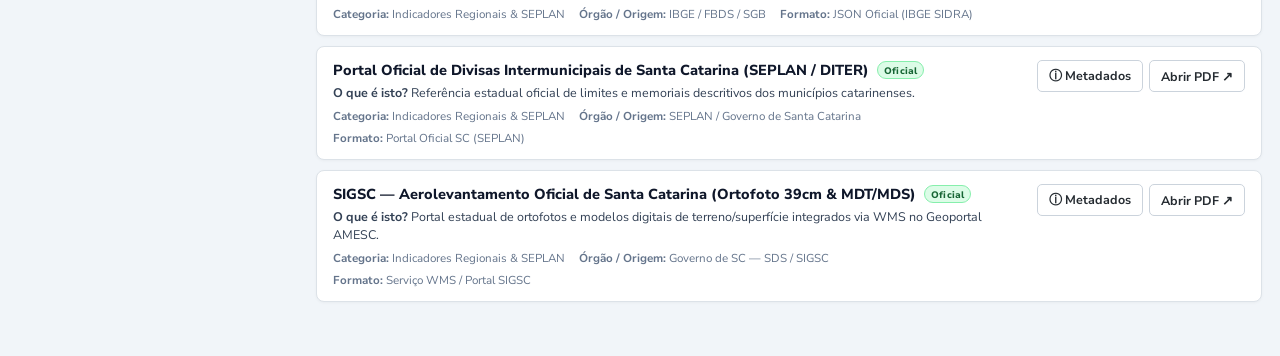
==== commit 32ac867c: "feat: substitui logo generica GEO PORTAL pela logo oficial GEOPORTAL.png" ====
--- a/downloads.html
+++ b/downloads.html
@@ -101,16 +101,11 @@
   <header class="gp-header">
     <div class="gp-brand-group">
       <a href="index.html" class="gp-logo-link" data-return-to-map="1" title="Voltar ao Mapa Interativo do Geoportal Regional AMESC">
-        <svg class="gp-geo-pin-svg" viewBox="0 0 46 50" fill="none" xmlns="http://www.w3.org/2000/svg" aria-hidden="true">
-          <path d="M12.5 32.5L23 47.5L33.5 32.5H12.5Z" fill="#059669"/>
-          <circle cx="23" cy="20.5" r="17.5" fill="#033c8e"/>
-          <circle cx="23" cy="20.5" r="9.4" fill="#ffffff"/>
-          <circle cx="23" cy="20.5" r="3.2" fill="#f59e0b"/>
-        </svg>
-        <div class="gp-geo-wordmark">
-          <div class="gp-geo-top"><span>GEO</span><span class="gp-geo-portal-tag">PORTAL</span></div>
-          <span class="gp-geo-bottom">AMESC • SUL SC</span>
-        </div>
+        <img
+          src="assets/logo-geoportal.png"
+          alt="Geoportal"
+          style="height:28px;width:auto;object-fit:contain;display:block"
+        />
       </a>
       <div class="gp-brand-divider" aria-hidden="true"></div>
       <div class="gp-municipal-lockup">
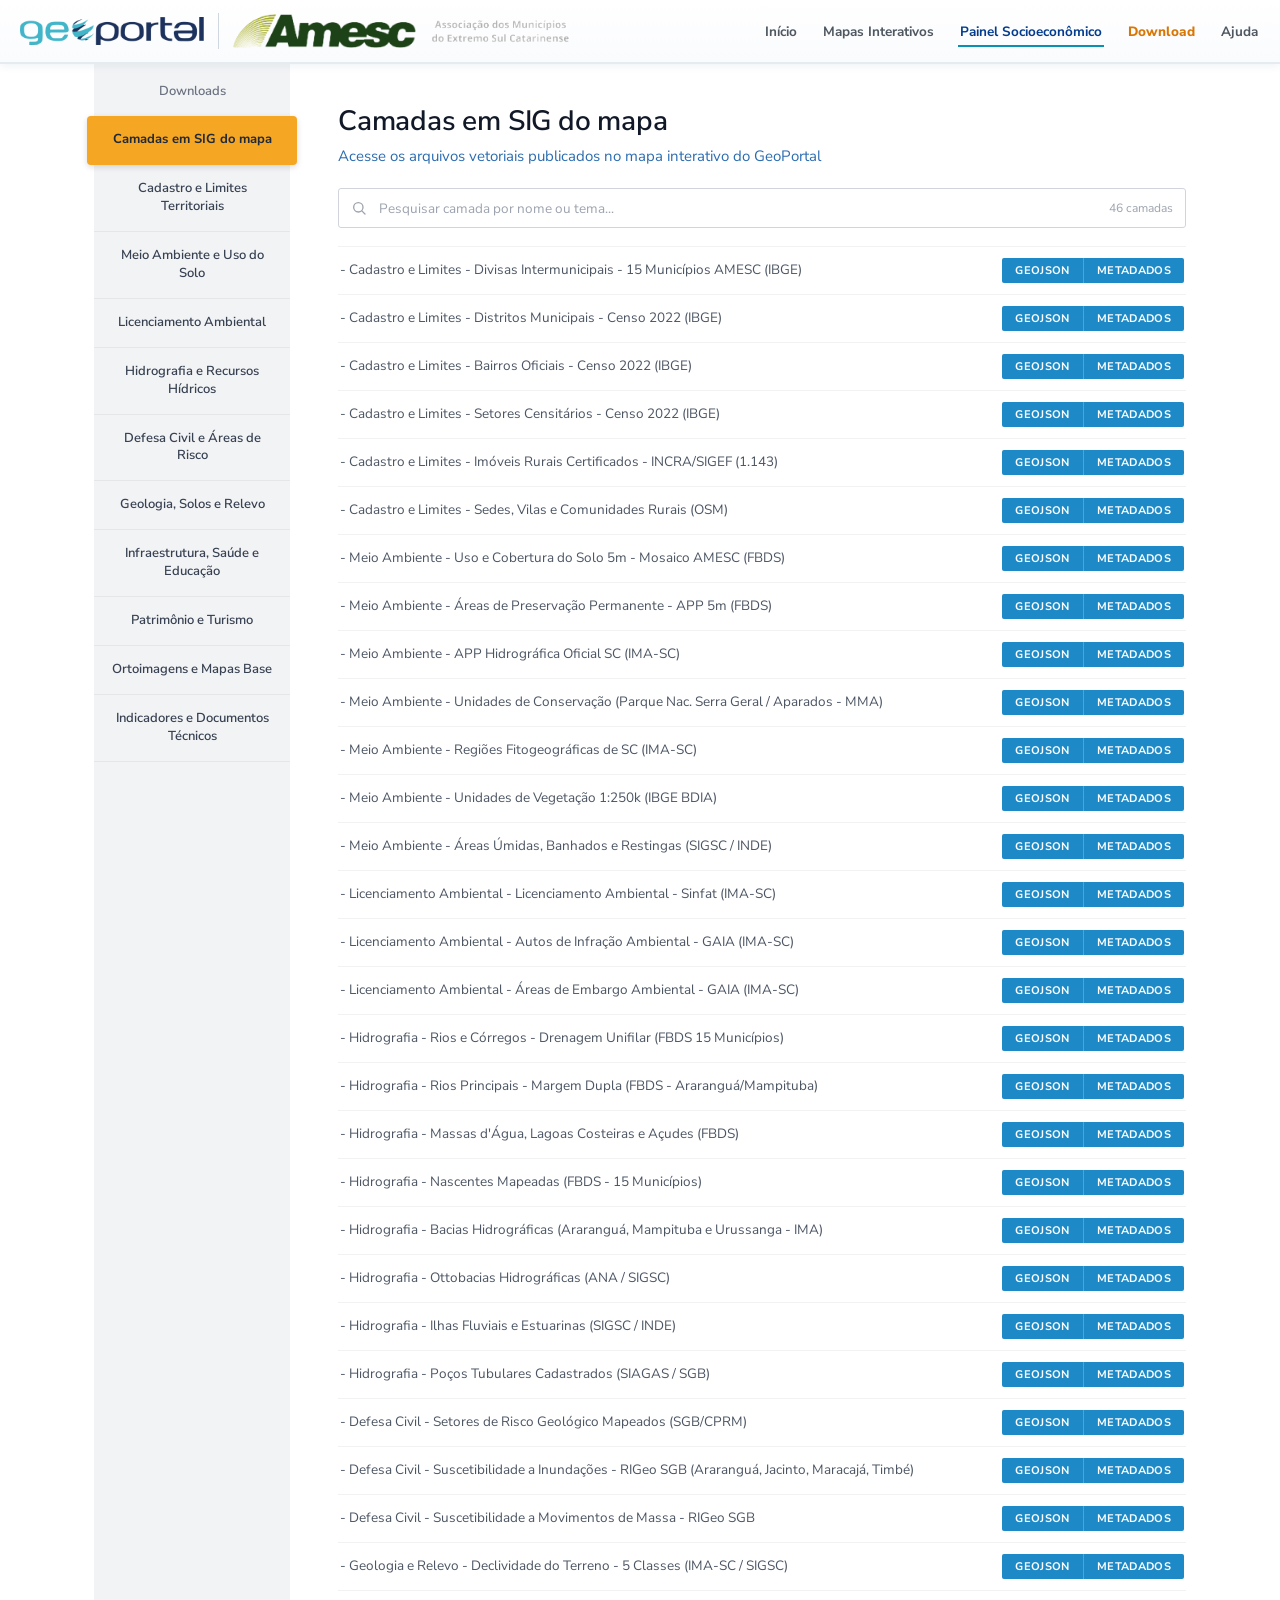
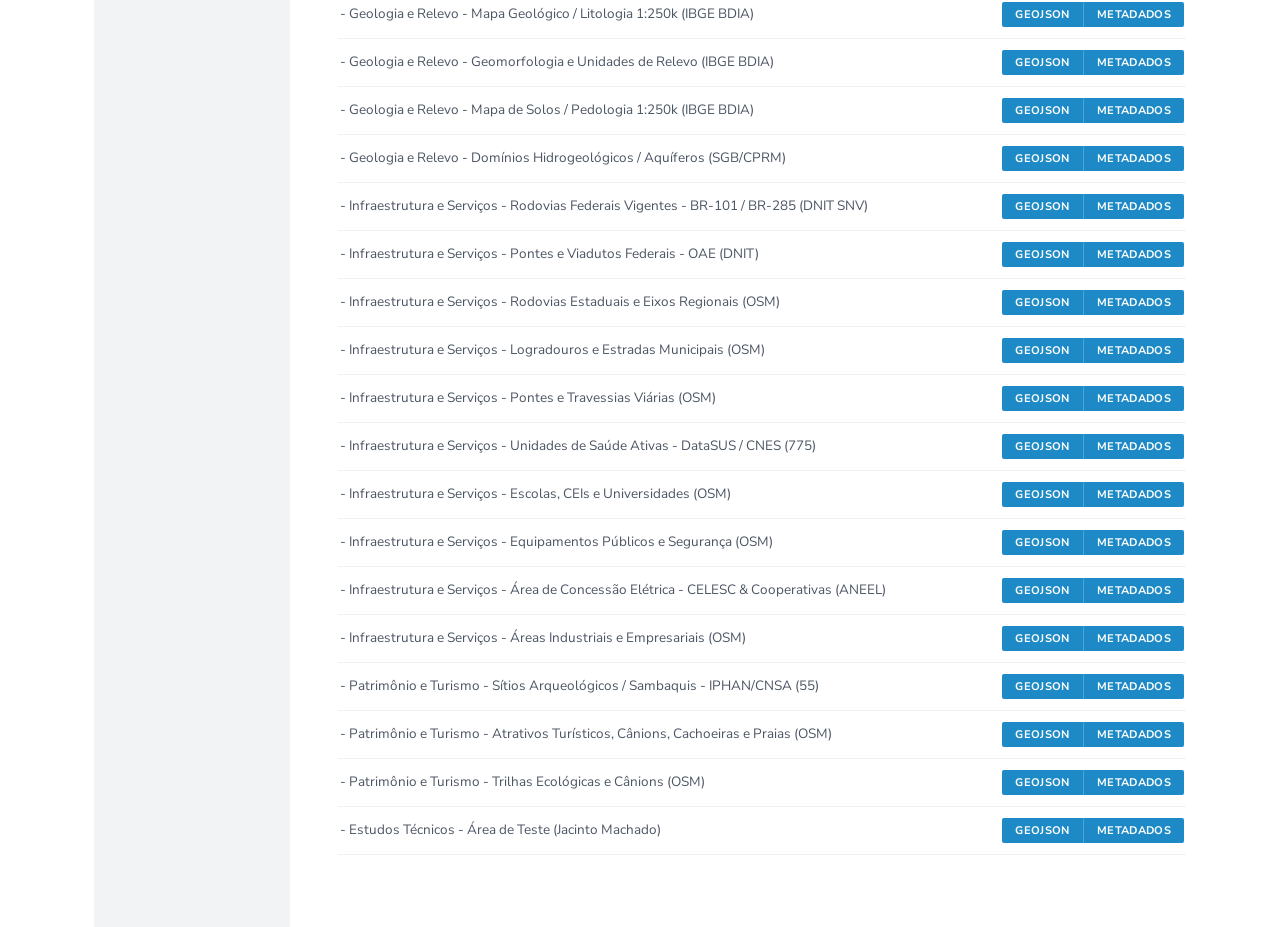
==== commit 68a144a1: "style: reformula pagina de Downloads no padrao limpo institucional do Geoportal Florianopolis com bu" ====
--- a/downloads.html
+++ b/downloads.html
@@ -3,104 +3,317 @@
 <head>
   <meta charset="UTF-8" />
   <meta name="viewport" content="width=device-width, initial-scale=1.0" />
-  <title>Central de Downloads &amp; Catálogo — Geoportal AMESC (15 Municípios)</title>
-  <link rel="icon" type="image/svg+xml" href="data:image/svg+xml,%3Csvg xmlns='http://www.w3.org/2000/svg' viewBox='0 0 46 50'%3E%3Cpath d='M12.5 32.5L23 47.5L33.5 32.5H12.5Z' fill='%23059669'/%3E%3Ccircle cx='23' cy='20.5' r='17.5' fill='%23033c8e'/%3E%3Ccircle cx='23' cy='20.5' r='9.4' fill='%23ffffff'/%3E%3Ccircle cx='23' cy='20.5' r='3.2' fill='%23f59e0b'/%3E%3C/svg%3E" />
+  <title>Downloads — Geoportal AMESC</title>
+  <link rel="icon" type="image/png" href="assets/favicon-geolab.png?v=2" />
   <link rel="preconnect" href="https://fonts.googleapis.com" />
   <link rel="preconnect" href="https://fonts.gstatic.com" crossorigin />
-  <link href="https://fonts.googleapis.com/css2?family=Nunito+Sans:wght@400;600;700;800;900&display=swap" rel="stylesheet" />
-  <link rel="stylesheet" href="css/geoportal.css" />
-  <script>
-    (() => {
-      function getAvailableMapOpener() {
-        try {
-          if (window.opener && !window.opener.closed && window.opener.GeoPortalMapNav) return window.opener;
-        } catch {}
-        return null;
-      }
-      function handleReturnToMapClick(e, { layerId = '', basemapId = '' } = {}) {
-        if (e.defaultPrevented || e.button !== 0 || e.metaKey || e.ctrlKey || e.shiftKey || e.altKey) return;
-        const opener = getAvailableMapOpener();
-        if (!opener) return;
-        e.preventDefault();
-        try {
-          if (layerId) opener.GeoPortalMapNav.activateLayer(layerId);
-          else if (basemapId) opener.GeoPortalMapNav.activateBasemap(basemapId);
-          else opener.GeoPortalMapNav.focusMap();
-        } catch {
-          const targetEl = e.target instanceof Element ? e.target : e.target?.parentElement;
-          const link = targetEl?.closest?.('a[href]');
-          if (link) window.location.href = link.href;
-          return;
-        }
-        try { opener.focus(); } catch {}
-        try { window.close(); } catch {}
-      }
-      window.__geoHandleReturnToMapClick = handleReturnToMapClick;
-      document.addEventListener('click', (e) => {
-        const targetEl = e.target instanceof Element ? e.target : e.target?.parentElement;
-        if (targetEl?.closest?.('[data-return-to-map]')) handleReturnToMapClick(e);
-      });
-    })();
-  </script>
+  <link href="https://fonts.googleapis.com/css2?family=Nunito+Sans:wght@400;600;700;800&display=swap" rel="stylesheet" />
+  <link rel="stylesheet" href="css/geoportal.css?v=20261127-8" />
   <style>
-    html, body { overflow: auto !important; height: auto !important; background: #f1f5f9; }
-    .dl-shell { max-width: 1320px; margin: 0 auto; padding: 20px 18px 44px; }
-    .dl-hero {
-      background: linear-gradient(135deg, #033c8e 0%, #0b5cb8 65%, #074598 100%);
-      color: #ffffff; border-radius: 10px; padding: 20px 24px;
-      border-bottom: 4px solid #f59e0b; margin-bottom: 18px; box-shadow: var(--shadow-md);
-    }
-    .dl-hero h1 { margin: 0 0 6px; font-size: 22px; font-weight: 900; }
-    .dl-hero p { margin: 0 0 14px; font-size: 13.5px; color: rgba(255,255,255,0.92); line-height: 1.5; }
-    .dl-search-box {
-      display: flex; align-items: center; gap: 10px; background: #ffffff;
-      border-radius: 8px; padding: 6px 12px; box-shadow: 0 2px 10px rgba(0,0,0,0.16);
-    }
-    .dl-search-box input { flex: 1; border: none; outline: none; font-size: 14.5px; padding: 6px 4px; color: #0f172a; }
-    .dl-search-clear { border: none; background: #e2e8f0; color: #334155; border-radius: 6px; padding: 4px 10px; font-weight: 700; cursor: pointer; }
-    .dl-layout { display: grid; grid-template-columns: 280px 1fr; gap: 18px; align-items: start; }
-    .dl-sidebar { background: #ffffff; border: 1px solid #dfe3e8; border-radius: 8px; overflow: hidden; position: sticky; top: 16px; box-shadow: var(--shadow-sm); }
-    .dl-side-head { background: #1e2022; color: #ffffff; padding: 11px 14px; font-weight: 800; font-size: 13.5px; }
-    .dl-cat-btn {
-      width: 100%; border: none; border-bottom: 1px solid #eef1f4; background: #ffffff;
-      padding: 10px 14px; text-align: left; display: flex; align-items: center;
-      justify-content: space-between; gap: 8px; cursor: pointer; font-size: 12.5px;
-      font-weight: 700; color: #334155; transition: background 0.14s;
-    }
-    .dl-cat-btn:hover { background: #f1f5f9; color: var(--brand-navy); }
-    .dl-cat-btn.active { background: #eff6ff; color: var(--brand-navy); border-left: 4px solid var(--brand-navy); }
-    .dl-main { min-width: 0; }
-    .dl-filter-bar {
-      display: flex; align-items: center; justify-content: space-between; flex-wrap: wrap;
-      gap: 10px; background: #ffffff; border: 1px solid #dfe3e8; border-radius: 8px;
-      padding: 10px 14px; margin-bottom: 14px;
-    }
-    .dl-chips { display: flex; flex-wrap: wrap; gap: 6px; }
-    .dl-chip { border: 1px solid #cbd5e1; background: #f8fafc; color: #334155; border-radius: 16px; padding: 4px 11px; font-size: 12px; font-weight: 700; cursor: pointer; }
-    .dl-chip.active { background: var(--brand-navy); color: #ffffff; border-color: var(--brand-navy); }
-    .dl-card {
-      background: #ffffff; border: 1px solid #dce2e8; border-radius: 8px; padding: 13px 16px;
-      margin-bottom: 10px; display: flex; align-items: flex-start; justify-content: space-between;
-      gap: 16px; box-shadow: 0 1px 3px rgba(0,0,0,0.04);
-    }
-    .dl-card:hover { border-color: var(--brand-blue); box-shadow: var(--shadow-sm); }
-    .dl-card-info { flex: 1; min-width: 0; }
-    .dl-card-title { font-size: 14.5px; font-weight: 800; color: #0f172a; margin-bottom: 4px; display: flex; align-items: center; gap: 8px; flex-wrap: wrap; }
-    .dl-card-what { font-size: 12.5px; color: #334155; line-height: 1.45; margin-bottom: 6px; }
-    .dl-card-meta { font-size: 11.5px; color: #64748b; display: flex; flex-wrap: wrap; gap: 6px 14px; }
-    .dl-card-actions { display: flex; flex-wrap: wrap; gap: 6px; justify-content: flex-end; flex-shrink: 0; max-width: 340px; }
-    @media (max-width: 900px) {
-      .dl-layout { grid-template-columns: 1fr; }
-      .dl-sidebar { position: static; }
-      .dl-card { flex-direction: column; }
-      .dl-card-actions { max-width: none; justify-content: flex-start; }
+    html, body {
+      overflow: auto !important;
+      height: auto !important;
+      min-height: 100%;
+      background: #ffffff !important;
+      color: #374151;
+    }
+
+    .dl-page-wrap {
+      max-width: 1140px;
+      margin: 0 auto;
+      padding: 0 24px;
+      display: grid;
+      grid-template-columns: 196px 1fr;
+      gap: 48px;
+      min-height: calc(100vh - var(--header-h));
+      align-items: stretch;
+    }
+
+    /* Coluna lateral institucional (padrão Floripa) */
+    .dl-side-col {
+      background: #f2f3f5;
+      padding: 0 0 40px;
+      display: flex;
+      flex-direction: column;
+    }
+
+    .dl-side-heading {
+      padding: 18px 14px 16px;
+      font-size: 13px;
+      font-weight: 600;
+      color: #6b7280;
+      text-align: center;
+      border-bottom: 1px solid #e4e6ea;
+    }
+
+    .dl-nav-list {
+      display: flex;
+      flex-direction: column;
+    }
+
+    .dl-nav-item {
+      appearance: none;
+      border: none;
+      border-bottom: 1px solid #e4e6ea;
+      background: transparent;
+      padding: 15px 16px;
+      font-family: inherit;
+      font-size: 13px;
+      font-weight: 600;
+      line-height: 1.38;
+      color: #374151;
+      text-align: center;
+      cursor: pointer;
+      transition: background 0.14s ease, color 0.14s ease;
+    }
+
+    .dl-nav-item:hover {
+      background: #e9ebee;
+      color: #111827;
+    }
+
+    .dl-nav-item.active {
+      background: #f5a623;
+      color: #1f2937;
+      font-weight: 700;
+      border-bottom-color: transparent;
+      border-radius: 4px;
+      margin: -1px -7px 0;
+      width: calc(100% + 14px);
+      box-shadow: 0 2px 6px rgba(0, 0, 0, 0.14);
+      position: relative;
+      z-index: 2;
+    }
+
+    /* Área principal limpa */
+    .dl-content-col {
+      padding: 38px 0 72px;
+      min-width: 0;
+    }
+
+    .dl-title {
+      margin: 0 0 6px;
+      font-size: 28px;
+      font-weight: 600;
+      color: #111827;
+      letter-spacing: -0.2px;
+    }
+
+    .dl-subtitle {
+      margin: 0 0 22px;
+      font-size: 15px;
+      font-weight: 400;
+      color: #2b6cb0;
+    }
+
+    /* Buscador sóbrio no topo */
+    .dl-search-row {
+      display: flex;
+      align-items: center;
+      gap: 10px;
+      height: 40px;
+      padding: 0 12px;
+      border: 1px solid #d1d5db;
+      border-radius: 3px;
+      background: #ffffff;
+      margin-bottom: 18px;
+      transition: border-color 0.15s ease;
+    }
+
+    .dl-search-row:focus-within {
+      border-color: #1d8ac7;
+    }
+
+    .dl-search-row svg {
+      color: #9ca3af;
+      flex-shrink: 0;
+    }
+
+    .dl-search-input {
+      flex: 1;
+      min-width: 0;
+      border: none;
+      outline: none;
+      font-family: inherit;
+      font-size: 13.5px;
+      color: #1f2937;
+      background: transparent;
+    }
+
+    .dl-search-input::placeholder {
+      color: #9ca3af;
+    }
+
+    .dl-search-clear {
+      border: none;
+      background: none;
+      color: #6b7280;
+      font-size: 12px;
+      font-weight: 600;
+      cursor: pointer;
+      padding: 4px 6px;
+      display: none;
+    }
+
+    .dl-search-clear.visible {
+      display: inline-block;
+    }
+
+    .dl-search-clear:hover {
+      color: #111827;
+    }
+
+    .dl-count-label {
+      font-size: 12px;
+      color: #9ca3af;
+      white-space: nowrap;
+      flex-shrink: 0;
+    }
+
+    /* Lista limpa em linhas únicas */
+    .dl-rows {
+      border-top: 1px solid #f0f2f4;
+    }
+
+    .dl-row {
+      display: flex;
+      align-items: center;
+      justify-content: space-between;
+      gap: 20px;
+      padding: 11px 2px;
+      border-bottom: 1px solid #f0f2f4;
+    }
+
+    .dl-row:hover .dl-row-name {
+      color: #111827;
+    }
+
+    .dl-row-name {
+      font-size: 13.5px;
+      font-weight: 400;
+      color: #4b5563;
+      line-height: 1.4;
+      min-width: 0;
+    }
+
+    /* Barra azul unificada de ações (SHP / GEOJSON | METADADOS) */
+    .dl-action-group {
+      display: inline-flex;
+      align-items: center;
+      background: #1d8ac7;
+      border-radius: 2px;
+      overflow: hidden;
+      flex-shrink: 0;
+    }
+
+    .dl-act-btn {
+      appearance: none;
+      border: none;
+      background: transparent;
+      color: #ffffff;
+      font-family: inherit;
+      font-size: 11px;
+      font-weight: 700;
+      letter-spacing: 0.35px;
+      text-transform: uppercase;
+      text-decoration: none;
+      padding: 7px 13px;
+      line-height: 1;
+      cursor: pointer;
+      transition: background 0.14s ease;
+      white-space: nowrap;
+    }
+
+    .dl-act-btn + .dl-act-btn {
+      border-left: 1px solid rgba(255, 255, 255, 0.22);
+    }
+
+    .dl-act-btn:hover {
+      background: #1672a6;
+      color: #ffffff;
+    }
+
+    .dl-empty {
+      padding: 28px 4px;
+      font-size: 13.5px;
+      color: #6b7280;
+    }
+
+    /* Modal sóbrio de Metadados */
+    .dl-meta-actions {
+      display: flex;
+      flex-wrap: wrap;
+      gap: 8px;
+      margin-bottom: 16px;
+    }
+
+    .dl-meta-btn {
+      display: inline-flex;
+      align-items: center;
+      padding: 7px 14px;
+      border-radius: 3px;
+      font-size: 12.5px;
+      font-weight: 700;
+      text-decoration: none;
+      cursor: pointer;
+      border: 1px solid #cbd5e1;
+      background: #ffffff;
+      color: #1e293b;
+    }
+
+    .dl-meta-btn.primary {
+      background: #1d8ac7;
+      border-color: #1d8ac7;
+      color: #ffffff;
+    }
+
+    .dl-meta-btn.primary:hover {
+      background: #1672a6;
+    }
+
+    .dl-meta-btn:hover {
+      border-color: #94a3b8;
+    }
+
+    @media (max-width: 820px) {
+      .dl-page-wrap {
+        grid-template-columns: 1fr;
+        gap: 20px;
+        padding: 0 16px;
+      }
+      .dl-side-col {
+        padding-bottom: 0;
+      }
+      .dl-nav-list {
+        flex-direction: row;
+        overflow-x: auto;
+      }
+      .dl-nav-item {
+        white-space: nowrap;
+        border-bottom: none;
+        border-right: 1px solid #e4e6ea;
+        padding: 12px 14px;
+      }
+      .dl-nav-item.active {
+        margin: 0;
+        width: auto;
+        border-radius: 0;
+      }
+      .dl-content-col {
+        padding-top: 12px;
+      }
+      .dl-row {
+        flex-direction: column;
+        align-items: flex-start;
+        gap: 8px;
+      }
     }
   </style>
 </head>
 <body>
   <header class="gp-header">
     <div class="gp-brand-group">
-      <a href="index.html" class="gp-logo-link" data-return-to-map="1" title="Voltar ao Mapa Interativo do Geoportal Regional AMESC">
+      <a href="index.html" class="gp-logo-link" title="Geoportal Regional da AMESC">
         <img
           src="assets/logo-geoportal.png"
           alt="Geoportal"
@@ -108,70 +321,69 @@
         />
       </a>
       <div class="gp-brand-divider" aria-hidden="true"></div>
-      <div class="gp-municipal-lockup">
-        <img src="assets/logo-amesc-oficial.png" alt="Logo Oficial AMESC" style="height:34px;width:auto;object-fit:contain;display:block" />
-        <div class="gp-municipal-text">
-          <span class="gp-municipal-city" style="font-size:11px;color:#033c8e">Central de Downloads • 15 Municípios</span>
-        </div>
+      <div class="gp-municipal-lockup" title="AMESC — Associação dos Municípios do Extremo Sul Catarinense">
+        <img
+          src="assets/logo-amesc-oficial.png"
+          alt="AMESC"
+          style="height:34px;width:auto;object-fit:contain;display:block"
+        />
       </div>
     </div>
-    <nav class="gp-nav">
-      <a class="gp-nav-btn" href="index.html" data-return-to-map="1" style="text-decoration:none">← Voltar ao Mapa Interativo</a>
+
+    <nav class="gp-nav" aria-label="Navegação Principal">
+      <a class="gp-nav-btn" href="index.html?nav=home" style="text-decoration:none">Início</a>
+      <a class="gp-nav-btn" href="index.html" style="text-decoration:none">Mapas Interativos</a>
+      <a class="gp-nav-btn highlight-doc" href="index.html?nav=socio" style="text-decoration:none">Painel Socioeconômico</a>
+      <a class="gp-nav-btn active" href="downloads.html" style="text-decoration:none">Download</a>
+      <a class="gp-nav-btn" href="index.html?nav=help" style="text-decoration:none">Ajuda</a>
     </nav>
   </header>
 
-  <main class="dl-shell">
-    <section class="dl-hero">
-      <h1>Central de Downloads e Metadados — Região AMESC (15 Municípios)</h1>
-      <p>
-        Pesquise todas as bases geoespaciais integradas dos <b>15 municípios do Extremo Sul Catarinense (AMESC)</b>:
-        <b>IBGE (Malhas, Bairros, Distritos, Setores 2022, BDIA)</b>, <b>FBDS (1:5.000 completo dos 15 municípios)</b>,
-        <b>IMA-SC (Licenciamento, Autos, Embargos, APP, Declividade, Bacias, UCs)</b>, <b>SGB/CPRM (Riscos, SIAGAS, RIGeo)</b>,
-        <b>DNIT</b>, <b>IPHAN</b>, <b>INCRA/SIGEF</b>, <b>ANEEL</b>, <b>DataSUS/CNES</b> e <b>OpenStreetMap</b>.
-      </p>
-      <div class="dl-search-box">
-        <svg width="18" height="18" viewBox="0 0 24 24" fill="none" stroke="#475569" stroke-width="2.2"><circle cx="11" cy="11" r="7"/><path d="M21 21l-4.35-4.35"/></svg>
-        <input type="text" id="dlSearchInput" placeholder="Buscar por camada, município, órgão (IBGE, FBDS, IMA, SGB, DNIT, IPHAN, INCRA, ANEEL, CNES, OSM...)..." autocomplete="off" />
-        <button class="dl-search-clear" id="dlSearchClear">Limpar</button>
+  <main class="dl-page-wrap">
+    <aside class="dl-side-col" aria-label="Categorias de Download">
+      <div class="dl-side-heading">Downloads</div>
+      <nav class="dl-nav-list" id="dlCategoryList"></nav>
+    </aside>
+
+    <section class="dl-content-col">
+      <h1 class="dl-title" id="dlSectionTitle">Camadas em SIG do mapa</h1>
+      <p class="dl-subtitle" id="dlSectionSubtitle">Acesse os arquivos vetoriais publicados no mapa interativo do GeoPortal</p>
+
+      <div class="dl-search-row">
+        <svg width="16" height="16" viewBox="0 0 24 24" fill="none" stroke="currentColor" stroke-width="2" stroke-linecap="round" stroke-linejoin="round" aria-hidden="true">
+          <circle cx="11" cy="11" r="7"></circle>
+          <path d="M21 21l-4.35-4.35"></path>
+        </svg>
+        <input
+          type="text"
+          id="dlSearchInput"
+          class="dl-search-input"
+          placeholder="Pesquisar camada por nome ou tema..."
+          autocomplete="off"
+        />
+        <button type="button" class="dl-search-clear" id="dlSearchClear">Limpar</button>
+        <span class="dl-count-label" id="dlResultSummary"></span>
       </div>
+
+      <div class="dl-rows" id="dlResults"></div>
     </section>
-
-    <div class="dl-layout">
-      <aside class="dl-sidebar" id="dlSidebar">
-        <div class="dl-side-head">Categorias Temáticas</div>
-        <div id="dlCategoryList"></div>
-      </aside>
-
-      <section class="dl-main">
-        <div class="dl-filter-bar">
-          <div class="dl-chips" id="dlSourceFilters">
-            <button class="dl-chip active" data-src="ALL">Todas as origens</button>
-            <button class="dl-chip" data-src="Oficial">Oficial</button>
-            <button class="dl-chip" data-src="Científica">Científica</button>
-            <button class="dl-chip" data-src="Colaborativa">Colaborativa (OSM)</button>
-          </div>
-          <div id="dlResultSummary" style="font-size:12.5px;font-weight:700;color:#475569">Carregando...</div>
-        </div>
-        <div id="dlResults"></div>
-      </section>
-    </div>
   </main>
 
   <div class="gp-modal-backdrop" id="dlModalBackdrop" role="dialog" aria-modal="true" style="inset:0">
     <div class="gp-modal">
       <div class="gp-modal-head">
-        <h2 id="dlModalTitle">Metadados da Camada</h2>
+        <h2 id="dlModalTitle">Metadados</h2>
         <button class="gp-drawer-icon-btn" id="dlModalClose" title="Fechar">×</button>
       </div>
       <div class="gp-modal-body" id="dlModalBody"></div>
     </div>
   </div>
 
-  <script src="js/limite-amesc.js?v=20261127-2"></script>
-  <script src="js/indicadores-amesc.js?v=20261127-2"></script>
-  <script src="js/amesc-bundle.js?v=20261127-2"></script>
-  <script src="js/catalog.js?v=20261127-2"></script>
-  <script src="js/metadata.js?v=20261127-2"></script>
-  <script src="js/downloads-page.js?v=20261127-2"></script>
+  <script src="js/limite-amesc.js?v=20261127-8"></script>
+  <script src="js/indicadores-amesc.js?v=20261127-8"></script>
+  <script src="js/amesc-bundle.js?v=20261127-8"></script>
+  <script src="js/catalog.js?v=20261127-8"></script>
+  <script src="js/metadata.js?v=20261127-8"></script>
+  <script src="js/downloads-page.js?v=20261127-8"></script>
 </body>
 </html>
--- a/css/geoportal.css
+++ b/css/geoportal.css
@@ -2212,3 +2212,278 @@
 @media (max-width: 1120px) {
   .gp-mun-select-wrap { display: none; }
 }
+
+/* ==================== PÁGINA INICIAL (ESTILO GEOPORTAL FLORIANÓPOLIS) ==================== */
+.gp-home-screen {
+  position: fixed;
+  top: var(--header-h);
+  left: 0;
+  right: 0;
+  bottom: 0;
+  z-index: 1450;
+  background: #ffffff;
+  overflow-y: auto;
+  display: none;
+}
+
+.gp-home-screen.open {
+  display: block;
+}
+
+.gp-home-hero {
+  position: relative;
+  width: 100%;
+  min-height: 410px;
+  display: flex;
+  align-items: center;
+  justify-content: center;
+  padding: 52px 20px 60px;
+  background-color: #0b1e3b;
+  background-image:
+    linear-gradient(180deg, rgba(6, 20, 48, 0.72) 0%, rgba(10, 28, 60, 0.44) 55%, rgba(6, 20, 48, 0.68) 100%),
+    url('../assets/hero-canions-amesc.jpg');
+  background-position: center center;
+  background-size: cover;
+  background-repeat: no-repeat;
+}
+
+.gp-home-hero-inner {
+  width: 100%;
+  max-width: 780px;
+  text-align: center;
+  color: #ffffff;
+  position: relative;
+  z-index: 2;
+}
+
+.gp-home-eyebrow {
+  margin: 0 0 4px;
+  font-size: 20px;
+  font-weight: 400;
+  letter-spacing: 0.3px;
+  color: rgba(255, 255, 255, 0.92);
+  text-shadow: 0 1px 6px rgba(0, 0, 0, 0.4);
+}
+
+.gp-home-title {
+  margin: 0 0 8px;
+  font-size: clamp(34px, 5vw, 52px);
+  font-weight: 900;
+  letter-spacing: -0.5px;
+  line-height: 1.08;
+  color: #ffffff;
+  text-shadow: 0 2px 14px rgba(0, 0, 0, 0.45);
+}
+
+.gp-home-subtitle {
+  margin: 0 0 26px;
+  font-size: 14.5px;
+  font-weight: 600;
+  color: rgba(255, 255, 255, 0.88);
+  text-shadow: 0 1px 6px rgba(0, 0, 0, 0.4);
+}
+
+.gp-home-search-wrap {
+  position: relative;
+  max-width: 680px;
+  margin: 0 auto 16px;
+}
+
+.gp-home-search-box {
+  display: flex;
+  align-items: center;
+  gap: 8px;
+  background: rgba(255, 255, 255, 0.24);
+  backdrop-filter: blur(10px);
+  -webkit-backdrop-filter: blur(10px);
+  border: 1px solid rgba(255, 255, 255, 0.38);
+  border-radius: 10px;
+  padding: 6px 8px 6px 14px;
+  box-shadow: 0 8px 28px rgba(0, 0, 0, 0.28);
+}
+
+.gp-home-search-box:focus-within {
+  background: rgba(255, 255, 255, 0.32);
+  border-color: rgba(255, 255, 255, 0.72);
+}
+
+.gp-home-search-icon {
+  display: flex;
+  align-items: center;
+  color: rgba(255, 255, 255, 0.92);
+  flex-shrink: 0;
+}
+
+.gp-home-search-input {
+  flex: 1;
+  min-width: 0;
+  border: none;
+  outline: none;
+  background: transparent;
+  color: #ffffff;
+  font-size: 15px;
+  font-weight: 600;
+  padding: 8px 4px;
+}
+
+.gp-home-search-input::placeholder {
+  color: rgba(255, 255, 255, 0.84);
+  font-weight: 500;
+}
+
+.gp-home-search-btn {
+  border: none;
+  border-radius: 7px;
+  background: #ffffff;
+  color: #1e293b;
+  font-size: 14px;
+  font-weight: 800;
+  padding: 10px 22px;
+  cursor: pointer;
+  flex-shrink: 0;
+  transition: background 0.15s ease, transform 0.12s ease;
+}
+
+.gp-home-search-btn:hover {
+  background: #f1f5f9;
+  color: var(--brand-navy);
+}
+
+.gp-home-search-results {
+  position: absolute;
+  top: calc(100% + 8px);
+  left: 0;
+  right: 0;
+  background: #ffffff;
+  border: 1px solid #dbe2ea;
+  border-radius: 10px;
+  box-shadow: 0 14px 36px rgba(15, 23, 42, 0.24);
+  max-height: 320px;
+  overflow-y: auto;
+  text-align: left;
+  display: none;
+  z-index: 30;
+}
+
+.gp-home-search-results.open {
+  display: block;
+}
+
+.gp-home-chips {
+  display: flex;
+  flex-wrap: wrap;
+  justify-content: center;
+  gap: 8px;
+}
+
+.gp-home-chip {
+  border: none;
+  border-radius: 999px;
+  background: rgba(255, 255, 255, 0.94);
+  color: #1e293b;
+  font-size: 12px;
+  font-weight: 700;
+  padding: 5px 14px;
+  cursor: pointer;
+  box-shadow: 0 2px 8px rgba(0, 0, 0, 0.16);
+  transition: background 0.15s ease, color 0.15s ease, transform 0.12s ease;
+}
+
+.gp-home-chip:hover {
+  background: #ffffff;
+  color: var(--brand-navy);
+  transform: translateY(-1px);
+}
+
+.gp-home-services-wrap {
+  max-width: 1120px;
+  margin: 0 auto;
+  padding: 36px 24px 48px;
+}
+
+.gp-home-grid {
+  display: grid;
+  grid-template-columns: repeat(6, minmax(0, 1fr));
+  gap: 16px;
+}
+
+.gp-home-tile {
+  appearance: none;
+  display: flex;
+  flex-direction: column;
+  align-items: center;
+  justify-content: center;
+  text-align: center;
+  gap: 12px;
+  min-height: 144px;
+  padding: 20px 14px;
+  background: #f4f6f9;
+  border: 1.5px solid transparent;
+  border-radius: 8px;
+  color: #1f2937;
+  text-decoration: none;
+  cursor: pointer;
+  transition: border-color 0.16s ease, background 0.16s ease, transform 0.14s ease, box-shadow 0.16s ease;
+}
+
+.gp-home-tile:hover {
+  background: #ffffff;
+  border-color: #00a8e8;
+  color: #0284c7;
+  transform: translateY(-2px);
+  box-shadow: 0 6px 18px rgba(3, 60, 142, 0.09);
+}
+
+.gp-home-tile.is-featured {
+  background: #f2f9fd;
+  border-color: #29b6f6;
+  color: #0284c7;
+}
+
+.gp-home-tile-icon {
+  display: flex;
+  align-items: center;
+  justify-content: center;
+  color: inherit;
+}
+
+.gp-home-tile-label {
+  font-size: 13.5px;
+  font-weight: 700;
+  line-height: 1.3;
+  color: inherit;
+}
+
+.gp-home-footer-strip {
+  margin-top: 32px;
+  padding-top: 18px;
+  border-top: 1px solid #e5e9f0;
+  display: flex;
+  flex-wrap: wrap;
+  justify-content: center;
+  gap: 10px;
+  font-size: 12.5px;
+  color: #64748b;
+  text-align: center;
+}
+
+@media (max-width: 1024px) {
+  .gp-home-grid {
+    grid-template-columns: repeat(3, minmax(0, 1fr));
+  }
+}
+
+@media (max-width: 600px) {
+  .gp-home-hero {
+    min-height: 360px;
+    padding: 36px 14px 44px;
+  }
+  .gp-home-grid {
+    grid-template-columns: repeat(2, minmax(0, 1fr));
+    gap: 12px;
+  }
+  .gp-home-tile {
+    min-height: 124px;
+    padding: 16px 10px;
+  }
+}
